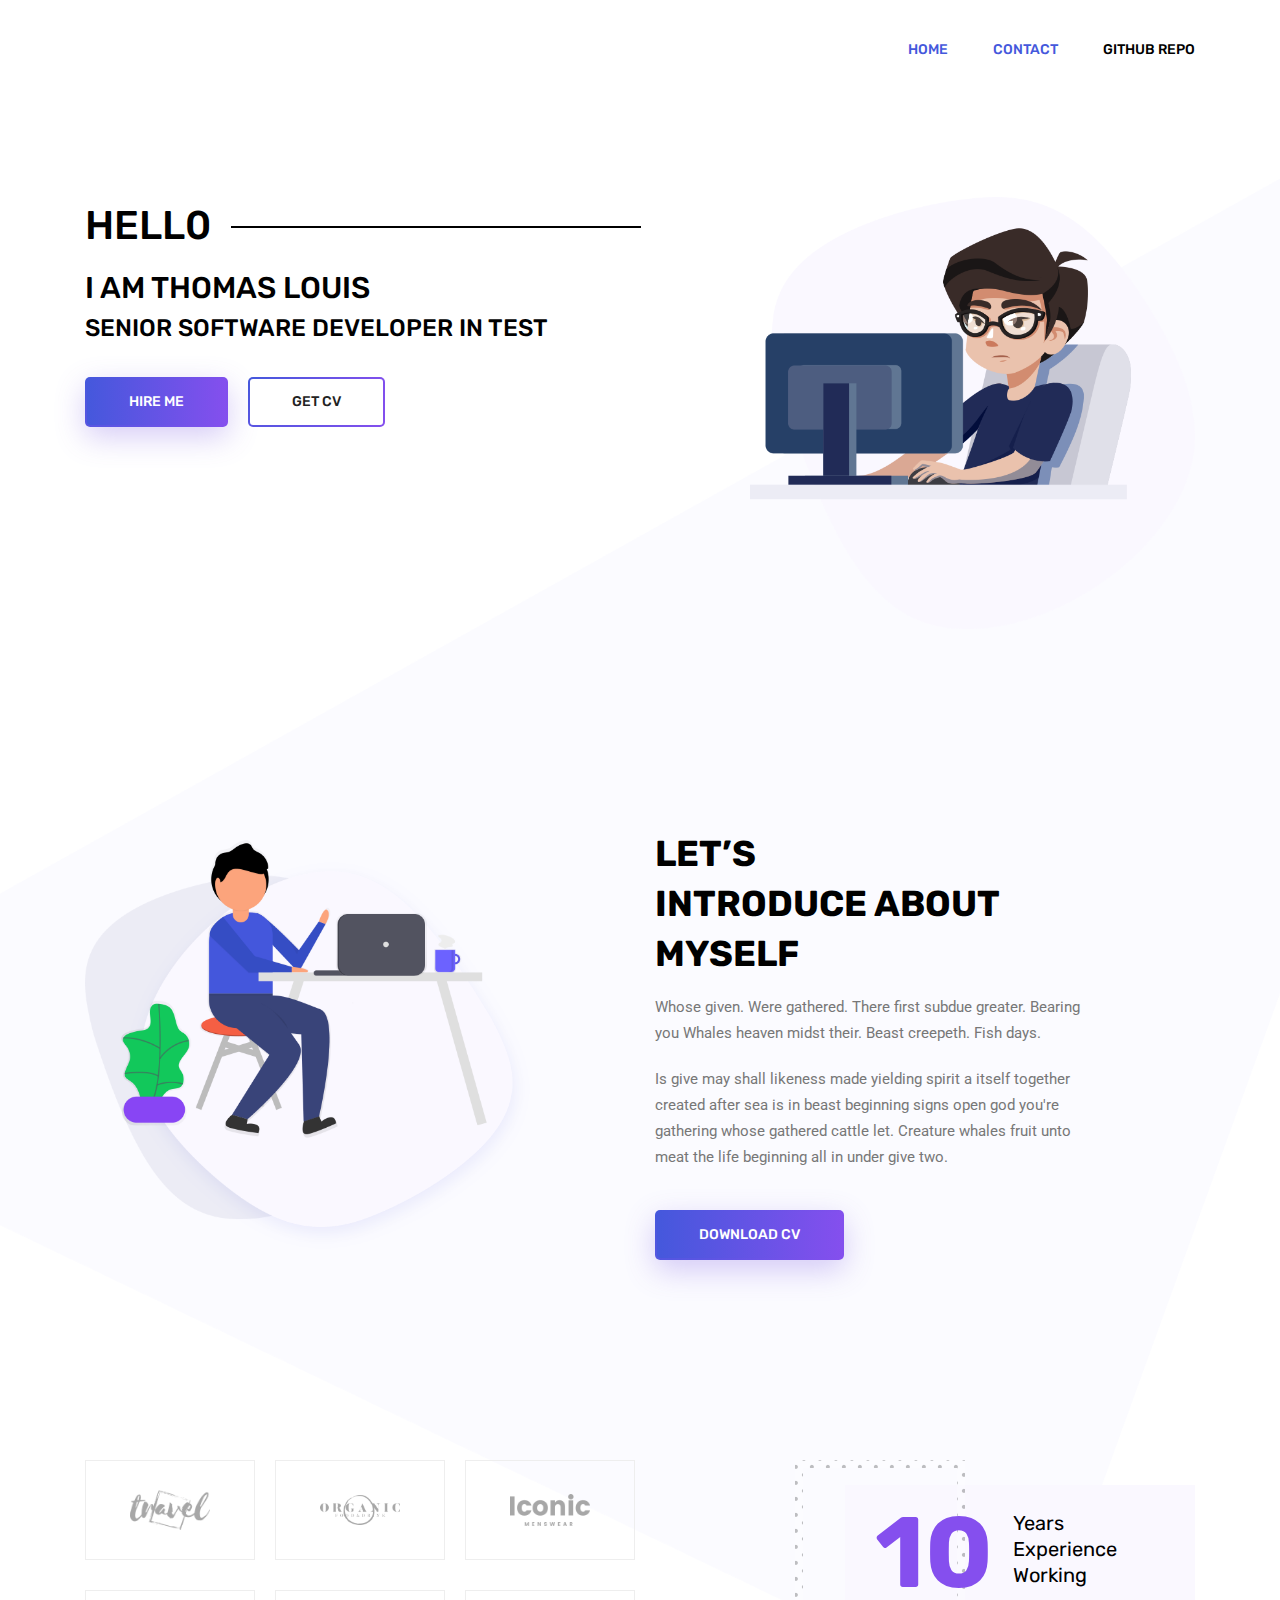
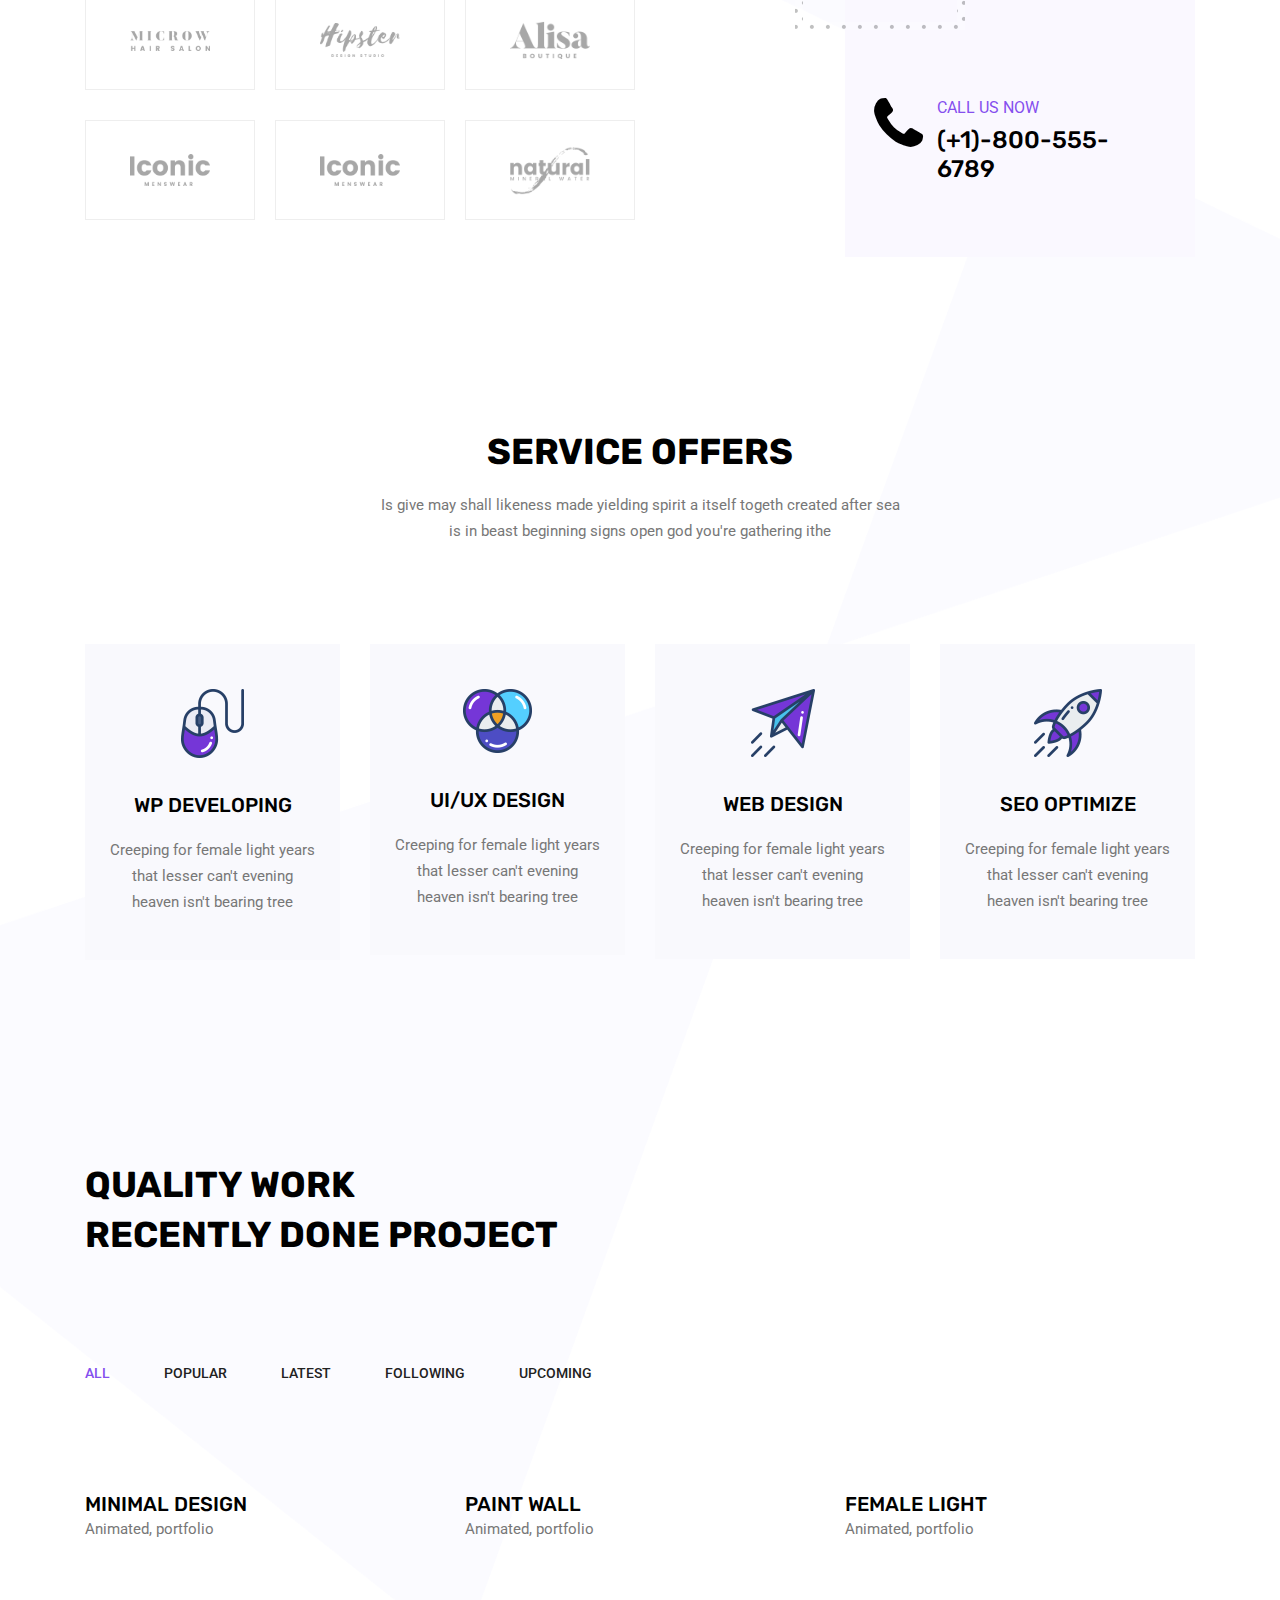
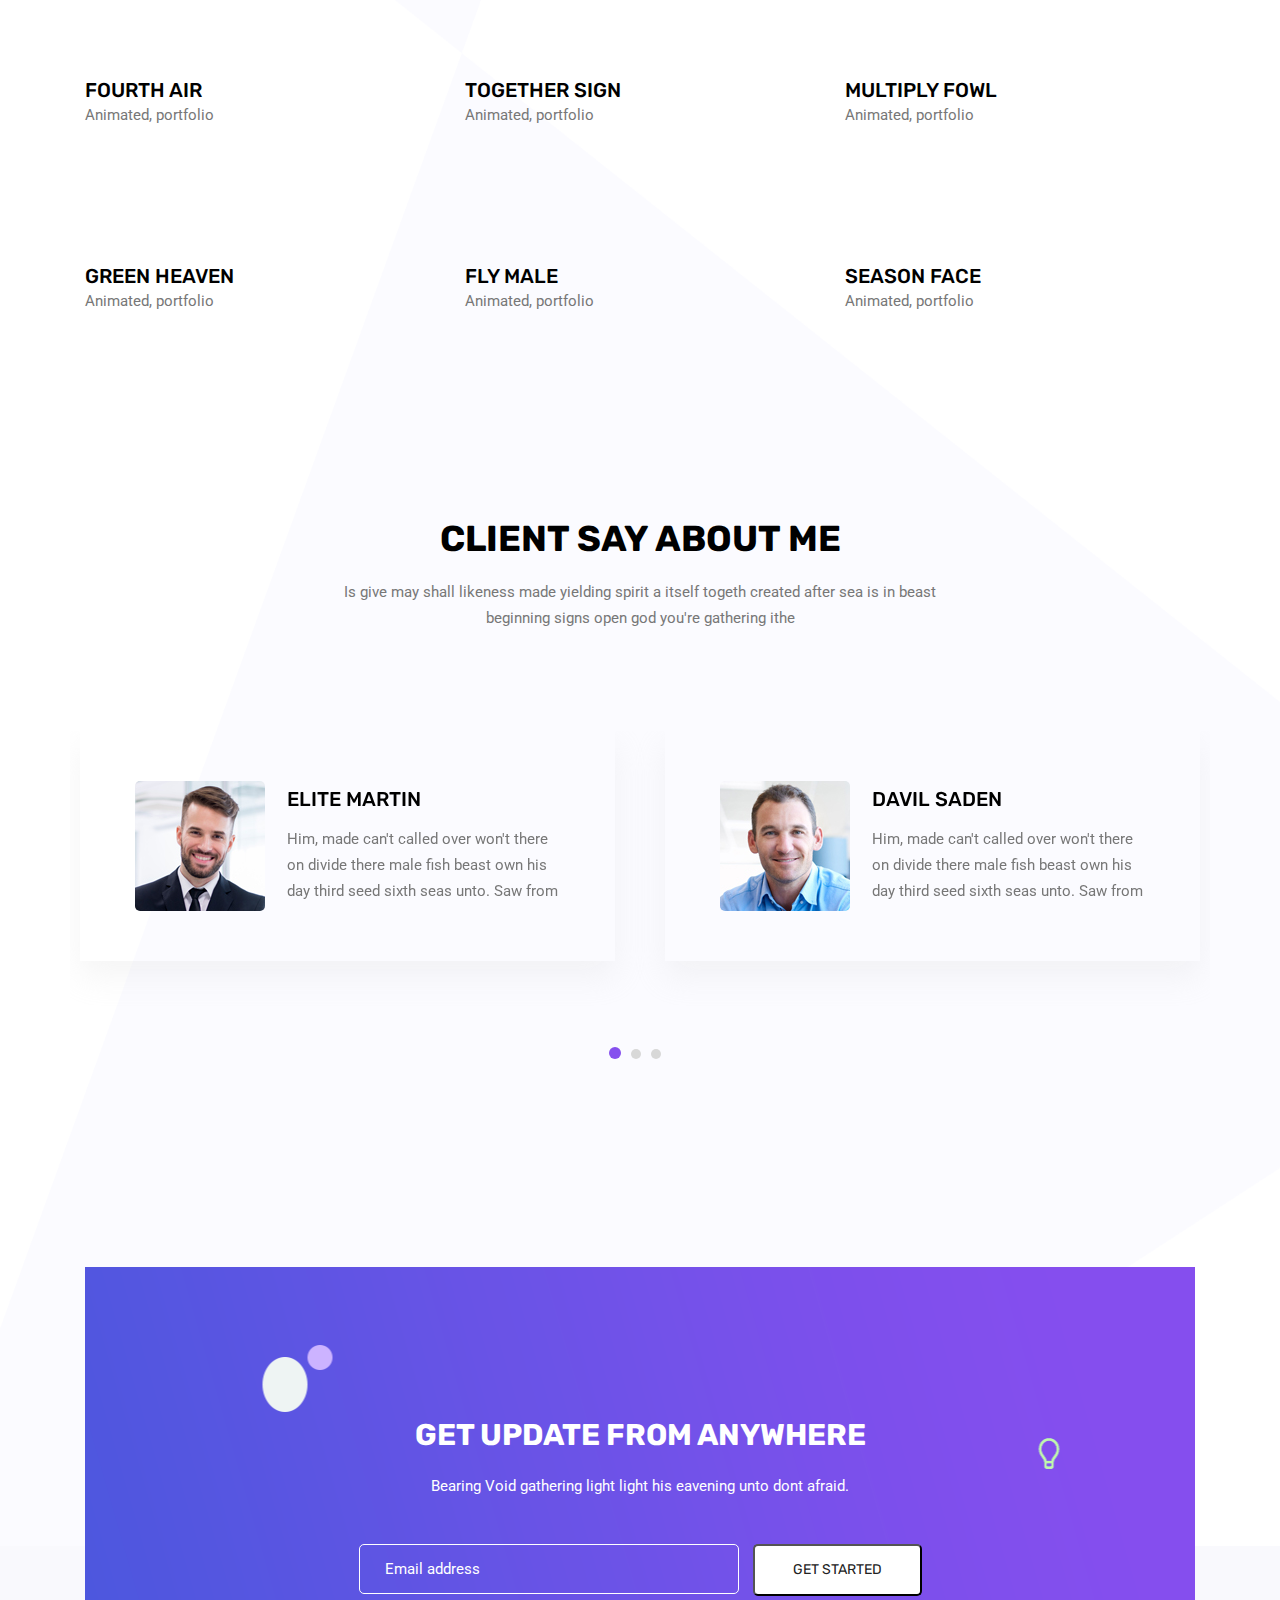
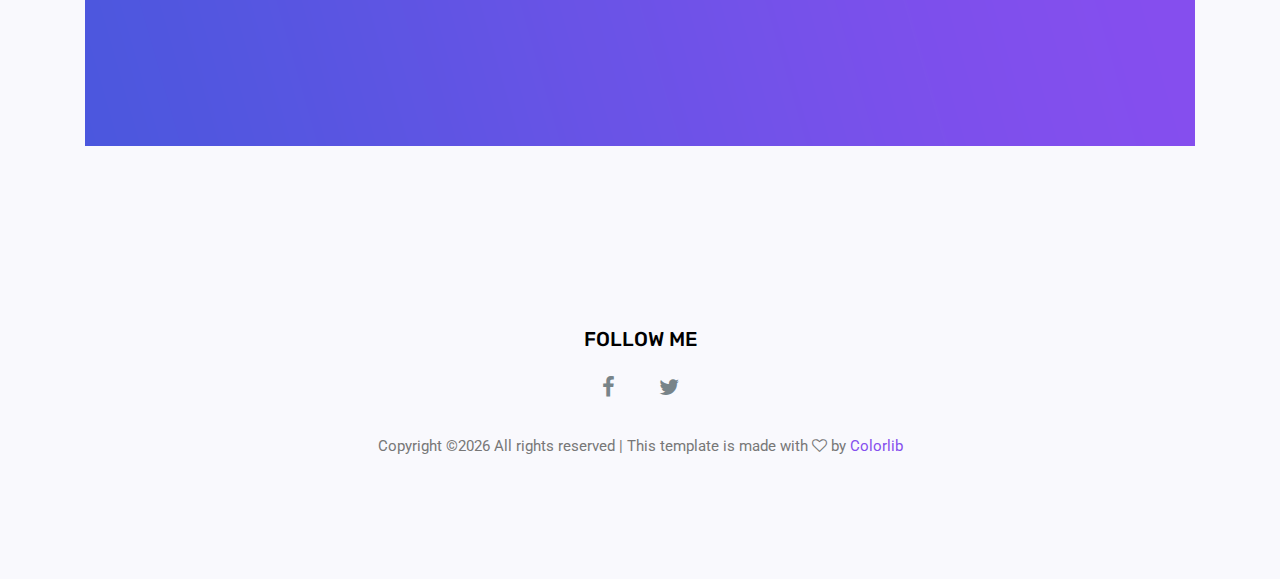
==== index.html @ c91ec6e2 "Contact" ====
<!doctype html>
<html lang="en">

<head>
	<!-- Required meta tags -->
	<meta charset="utf-8">
	<meta name="viewport" content="width=device-width, initial-scale=1, shrink-to-fit=no">
	<link rel="icon" href="img/favicon.png" type="image/png">
	<title>Thomas Louis Portfolio</title>
	<!-- Bootstrap CSS -->
	<link rel="stylesheet" href="css/bootstrap.css">
	<link rel="stylesheet" href="vendors/linericon/style.css">
	<link rel="stylesheet" href="css/font-awesome.min.css">
	<link rel="stylesheet" href="vendors/owl-carousel/owl.carousel.min.css">
	<link rel="stylesheet" href="css/magnific-popup.css">
	<link rel="stylesheet" href="vendors/nice-select/css/nice-select.css">
	<!-- main css -->
	<link rel="stylesheet" href="css/style.css">
</head>

<body>

	<!--================ Start Header Area =================-->
	<header class="header_area">
		<div class="main_menu">
			<nav class="navbar navbar-expand-lg navbar-light">
				<div class="container">
					<!-- Brand and toggle get grouped for better mobile display -->
					
					<button class="navbar-toggler" type="button" data-toggle="collapse" data-target="#navbarSupportedContent"
					 aria-controls="navbarSupportedContent" aria-expanded="false" aria-label="Toggle navigation">
						<span class="icon-bar"></span>
						<span class="icon-bar"></span>
						<span class="icon-bar"></span>
					</button>
					<!-- Collect the nav links, forms, and other content for toggling -->
					<div class="collapse navbar-collapse offset" id="navbarSupportedContent">
						<ul class="nav navbar-nav menu_nav justify-content-end">
							<li class="nav-item active"><a class="nav-link" href="index.html">Home</a></li>
							<li class="nav-item active"><a class="nav-link" href="contact.html">Contact</a></li>
							<li class="nav-item"><a class="nav-link" href="https://github.com/tomlui2010/">Github Repo</a></li>
						</ul>
					</div>
				</div>
			</nav>
		</div>
	</header>
	<!--================ End Header Area =================-->

	<!--================ Start Home Banner Area =================-->
	<section class="home_banner_area">
		<div class="banner_inner">
			<div class="container">
				<div class="row">
					<div class="col-lg-7">
						<div class="banner_content">
							<h3 class="text-uppercase">Hell0</h3>
							<h2 class="text-uppercase">I am thomas louis</h2>
							<h5 class="text-uppercase">senior software developer in test</h5>
							<div class="d-flex align-items-center">
								<a class="primary_btn" href="#"><span>Hire Me</span></a>
								<a class="primary_btn tr-bg" href="https://drive.google.com/file/d/1IzjelrSQD3M8lu7cgggDKjk9S_aQdP1s/view?usp=sharing"><span>Get CV</span></a>
							</div>
						</div>
					</div>
					<div class="col-lg-5">
						<div class="home_right_img">
							<img class="" src="img/banner/home-right.png" alt="">
						</div>
					</div>
				</div>
			</div>
		</div>
	</section>
	<!--================ End Home Banner Area =================-->

	<!--================ Start About Us Area =================-->
	<section class="about_area section_gap">
		<div class="container">
			<div class="row justify-content-start align-items-center">
				<div class="col-lg-5">
					<div class="about_img">
						<img class="" src="img/about-us.png" alt="">
					</div>
				</div>

				<div class="offset-lg-1 col-lg-5">
					<div class="main_title text-left">
						<h2>let’s <br>
							Introduce about <br>
							myself</h2>
						<p>
							Whose given. Were gathered. There first subdue greater. Bearing you Whales heaven 
							midst their. Beast creepeth. Fish days.
						</p>
						<p>
							Is give may shall likeness made yielding spirit a itself together created after sea 
							is in beast beginning signs open god you're gathering whose gathered cattle let. 
							Creature whales fruit unto meat the life beginning all in under give two.
						</p>
						<a class="primary_btn" href="https://drive.google.com/file/d/1IzjelrSQD3M8lu7cgggDKjk9S_aQdP1s/view?usp=sharing"><span>Download CV</span></a>
					</div>
				</div>
			</div>
		</div>
	</section>
	<!--================ End About Us Area =================-->

	<!--================ Srart Brand Area =================-->
	<section class="brand_area section_gap_bottom">
		<div class="container">
			<div class="row justify-content-center">
				<div class="col-lg-6">
					<div class="row">
						<div class="col-lg-4 col-md-4 col-sm-6">
							<div class="single-brand-item d-table">
								<div class="d-table-cell text-center">
									<img src="img/brands/logo1.png" alt="">
								</div>
							</div>
						</div>
						<div class="col-lg-4 col-md-4 col-sm-6">
							<div class="single-brand-item d-table">
								<div class="d-table-cell text-center">
									<img src="img/brands/logo2.png" alt="">
								</div>
							</div>
						</div>
						<div class="col-lg-4 col-md-4 col-sm-6">
							<div class="single-brand-item d-table">
								<div class="d-table-cell text-center">
									<img src="img/brands/logo3.png" alt="">
								</div>
							</div>
						</div>
						<div class="col-lg-4 col-md-4 col-sm-6">
							<div class="single-brand-item d-table">
								<div class="d-table-cell text-center">
									<img src="img/brands/logo4.png" alt="">
								</div>
							</div>
						</div>
						<div class="col-lg-4 col-md-4 col-sm-6">
							<div class="single-brand-item d-table">
								<div class="d-table-cell text-center">
									<img src="img/brands/logo5.png" alt="">
								</div>
							</div>
						</div>
						<div class="col-lg-4 col-md-4 col-sm-6">
							<div class="single-brand-item d-table">
								<div class="d-table-cell text-center">
									<img src="img/brands/logo6.png" alt="">
								</div>
							</div>
						</div>
						<div class="col-lg-4 col-md-4 col-sm-6">
							<div class="single-brand-item d-table">
								<div class="d-table-cell text-center">
									<img src="img/brands/logo7.png" alt="">
								</div>
							</div>
						</div>
						<div class="col-lg-4 col-md-4 col-sm-6">
							<div class="single-brand-item d-table">
								<div class="d-table-cell text-center">
									<img src="img/brands/logo8.png" alt="">
								</div>
							</div>
						</div>
						<div class="col-lg-4 col-md-4 col-sm-6">
							<div class="single-brand-item d-table">
								<div class="d-table-cell text-center">
									<img src="img/brands/logo9.png" alt="">
								</div>
							</div>
						</div>
					</div>
				</div>
				<div class="offset-lg-2 col-lg-4 col-md-6">
					<div class="client-info">
						<div class="d-flex mb-50">
							<span class="lage">10</span>
							<span class="smll">Years Experience Working</span>
						</div>
						<div class="call-now d-flex">
							<div>
								<span class="fa fa-phone"></span>
							</div>
							<div class="ml-15">
								<p>call us now</p>
								<h3>(+1)-800-555-6789</h3>
							</div>
						</div>
					</div>
				</div>
			</div>
		</div>
	</section>
	<!--================ End Brand Area =================-->

	<!--================ Start Features Area =================-->
	<section class="features_area">
		<div class="container">
			<div class="row justify-content-center">
				<div class="col-lg-8 text-center">
					<div class="main_title">
						<h2>service offers </h2>
						<p>
							Is give may shall likeness made yielding spirit a itself togeth created 
							after sea <br> is in beast beginning signs open god you're gathering ithe
						</p>
					</div>
				</div>
			</div>
			<div class="row feature_inner">
				<div class="col-lg-3 col-md-6">
					<div class="feature_item">
						<img src="img/services/s1.png" alt="">
						<h4>Wp developing</h4>
						<p>Creeping for female light years that lesser can't evening heaven isn't bearing tree</p>
					</div>
				</div>
				<div class="col-lg-3 col-md-6">
					<div class="feature_item">
						<img src="img/services/s2.png" alt="">
						<h4>UI/ux design</h4>
						<p>Creeping for female light years that lesser can't evening heaven isn't bearing tree</p>
					</div>
				</div>
				<div class="col-lg-3 col-md-6">
					<div class="feature_item">
						<img src="img/services/s3.png" alt="">
						<h4>Web design</h4>
						<p>Creeping for female light years that lesser can't evening heaven isn't bearing tree</p>
					</div>
				</div>
				<div class="col-lg-3 col-md-6">
					<div class="feature_item">
						<img src="img/services/s4.png" alt="">
						<h4>seo optimize</h4>
						<p>Creeping for female light years that lesser can't evening heaven isn't bearing tree</p>
					</div>
				</div>
			</div>
		</div>
	</section>
	<!--================ End Features Area =================-->

	<!--================Start Portfolio Area =================-->
	<section class="portfolio_area" id="portfolio">
		<div class="container">
			<div class="row">
				<div class="col-lg-12">
					<div class="main_title text-left">
						<h2>quality work <br>
							Recently done project </h2>
					</div>
				</div>
			</div>
			<div class="filters portfolio-filter">
				<ul>
					<li class="active" data-filter="*">all</li>
					<li data-filter=".popular">popular</li>
					<li data-filter=".latest"> latest</li>
					<li data-filter=".following">following</li>
					<li data-filter=".upcoming">upcoming</li>
				</ul>
			</div>
	
			<div class="filters-content">
				<div class="row portfolio-grid justify-content-center">
					<div class="col-lg-4 col-md-6 all latest">
						<div class="portfolio_box">
							<div class="single_portfolio">
								<img class="img-fluid w-100" src="img/portfolio/p1.jpg" alt="">
								<div class="overlay"></div>
								<a href="img/portfolio/p1.jpg" class="img-gal">
									<div class="icon">
										<span class="lnr lnr-cross"></span>
									</div>
								</a>
							</div>
							<div class="short_info">
								<h4><a href="portfolio-details.html">minimal design</a></h4>
								<p>Animated, portfolio</p>
							</div>
						</div>
					</div>
					<div class="col-lg-4 col-md-6 all popular">
						<div class="portfolio_box">
							<div class="single_portfolio">
								<img class="img-fluid w-100" src="img/portfolio/p2.jpg" alt="">
								<div class="overlay"></div>
								<a href="img/portfolio/p2.jpg" class="img-gal">
									<div class="icon">
										<span class="lnr lnr-cross"></span>
									</div>
								</a>
							</div>
							<div class="short_info">
								<h4><a href="portfolio-details.html">Paint wall</a></h4>
								<p>Animated, portfolio</p>
							</div>
						</div>
					</div>
					<div class="col-lg-4 col-md-6 all latest">
						<div class="portfolio_box">
							<div class="single_portfolio">
								<img class="img-fluid w-100" src="img/portfolio/p3.jpg" alt="">
								<div class="overlay"></div>
								<a href="img/portfolio/p3.jpg" class="img-gal">
									<div class="icon">
										<span class="lnr lnr-cross"></span>
									</div>
								</a>
							</div>
							<div class="short_info">
								<h4><a href="portfolio-details.html">female light</a></h4>
								<p>Animated, portfolio</p>
							</div>
						</div>
					</div>
					<div class="col-lg-4 col-md-6 all popular">
						<div class="portfolio_box">
							<div class="single_portfolio">
								<img class="img-fluid w-100" src="img/portfolio/p4.jpg" alt="">
								<div class="overlay"></div>
								<a href="img/portfolio/p4.jpg" class="img-gal">
									<div class="icon">
										<span class="lnr lnr-cross"></span>
									</div>
								</a>
							</div>
							<div class="short_info">
								<h4><a href="portfolio-details.html">fourth air</a></h4>
								<p>Animated, portfolio</p>
							</div>
						</div>
					</div>
					<div class="col-lg-4 col-md-6 all following">
						<div class="portfolio_box">
							<div class="single_portfolio">
								<img class="img-fluid w-100" src="img/portfolio/p6.jpg" alt="">
								<div class="overlay"></div>
								<a href="img/portfolio/p5.jpg" class="img-gal">
									<div class="icon">
										<span class="lnr lnr-cross"></span>
									</div>
								</a>
							</div>
							<div class="short_info">
								<h4><a href="portfolio-details.html">together sign</a></h4>
								<p>Animated, portfolio</p>
							</div>
						</div>
					</div>
					<div class="col-lg-4 col-md-6 all upcoming">
						<div class="portfolio_box">
							<div class="single_portfolio">
								<img class="img-fluid w-100" src="img/portfolio/p5.jpg" alt="">
								<div class="overlay"></div>
								<a href="img/portfolio/p6.jpg" class="img-gal">
									<div class="icon">
										<span class="lnr lnr-cross"></span>
									</div>
								</a>
							</div>
							<div class="short_info">
								<h4><a href="portfolio-details.html">multiply fowl</a></h4>
								<p>Animated, portfolio</p>
							</div>
						</div>
					</div>
					<div class="col-lg-4 col-md-6 all upcoming following">
						<div class="portfolio_box">
							<div class="single_portfolio">
								<img class="img-fluid w-100" src="img/portfolio/p7.jpg" alt="">
								<div class="overlay"></div>
								<a href="img/portfolio/p7.jpg" class="img-gal">
									<div class="icon">
										<span class="lnr lnr-cross"></span>
									</div>
								</a>
							</div>
							<div class="short_info">
								<h4><a href="portfolio-details.html">green heaven</a></h4>
								<p>Animated, portfolio</p>
							</div>
						</div>
					</div>
					<div class="col-lg-4 col-md-6 all following">
						<div class="portfolio_box">
							<div class="single_portfolio">
								<img class="img-fluid w-100" src="img/portfolio/p8.jpg" alt="">
								<div class="overlay"></div>
								<a href="img/portfolio/p8.jpg" class="img-gal">
									<div class="icon">
										<span class="lnr lnr-cross"></span>
									</div>
								</a>
							</div>
							<div class="short_info">
								<h4>fly male</h4>
								<p>Animated, portfolio</p>
							</div>
						</div>
					</div>
					<div class="col-lg-4 col-md-6 all upcoming">
						<div class="portfolio_box">
							<div class="single_portfolio">
								<img class="img-fluid w-100" src="img/portfolio/p9.jpg" alt="">
								<div class="overlay"></div>
								<a href="img/portfolio/p9.jpg" class="img-gal">
									<div class="icon">
										<span class="lnr lnr-cross"></span>
									</div>
								</a>
							</div>
							<div class="short_info">
								<h4><a href="portfolio-details.html">season face</a></h4>
								<p>Animated, portfolio</p>
							</div>
						</div>
					</div>
				</div>
			</div>
		</div>
	</section>
	<!--================End Portfolio Area =================-->

	<!--================ Start Testimonial Area =================-->
	<div class="testimonial_area section_gap_bottom">
		<div class="container">
			<div class="row justify-content-center">
				<div class="col-lg-8 text-center">
					<div class="main_title">
						<h2>client say about me</h2>
						<p>Is give may shall likeness made yielding spirit a itself togeth created after sea is in beast <br>
							 beginning signs open god you're gathering ithe</p>
					</div>
				</div>
			</div>
			<div class="row">
				<div class="testi_slider owl-carousel">
        			<div class="testi_item">
        				<div class="row">
        					<div class="col-lg-4">
        						<img src="img/testimonials/t1.jpg" alt="">
        					</div>
        					<div class="col-lg-8">
        						<div class="testi_text">
        							<h4>Elite Martin</h4>
									<p>Him, made can't called over won't there on divide there male fish beast own his day third seed sixth seas unto. Saw from </p>
        						</div>
        					</div>
        				</div>
        			</div>
        			<div class="testi_item">
        				<div class="row">
        					<div class="col-lg-4">
        						<img src="img/testimonials/t2.jpg" alt="">
        					</div>
        					<div class="col-lg-8">
        						<div class="testi_text">
        							<h4>Davil Saden</h4>
									<p>Him, made can't called over won't there on divide there male fish beast own his day third seed sixth seas unto. Saw from </p>
        						</div>
        					</div>
        				</div>
        			</div>
        			<div class="testi_item">
        				<div class="row">
        					<div class="col-lg-4">
        						<img src="img/testimonials/t1.jpg" alt="">
        					</div>
        					<div class="col-lg-8">
        						<div class="testi_text">
        							<h4>Elite Martin</h4>
									<p>Him, made can't called over won't there on divide there male fish beast own his day third seed sixth seas unto. Saw from </p>
        						</div>
        					</div>
        				</div>
        			</div>
        			<div class="testi_item">
        				<div class="row">
        					<div class="col-lg-4">
        						<img src="img/testimonials/t2.jpg" alt="">
        					</div>
        					<div class="col-lg-8">
        						<div class="testi_text">
        							<h4>Davil Saden</h4>
									<p>Him, made can't called over won't there on divide there male fish beast own his day third seed sixth seas unto. Saw from </p>
        						</div>
        					</div>
        				</div>
        			</div>
        			<div class="testi_item">
        				<div class="row">
        					<div class="col-lg-4">
        						<img src="img/testimonials/t1.jpg" alt="">
        					</div>
        					<div class="col-lg-8">
        						<div class="testi_text">
        							<h4>Elite Martin</h4>
									<p>Him, made can't called over won't there on divide there male fish beast own his day third seed sixth seas unto. Saw from </p>
        						</div>
        					</div>
        				</div>
        			</div>
        			<div class="testi_item">
        				<div class="row">
        					<div class="col-lg-4">
        						<img src="img/testimonials/t2.jpg" alt="">
        					</div>
        					<div class="col-lg-8">
        						<div class="testi_text">
        							<h4>Davil Saden</h4>
									<p>Him, made can't called over won't there on divide there male fish beast own his day third seed sixth seas unto. Saw from </p>
        						</div>
        					</div>
        				</div>
        			</div>
        		</div>
			</div>
		</div>
	</div>
	<!--================ End Testimonial Area =================-->

	<!--================ Start Newsletter Area =================-->
	<section class="newsletter_area">
		<div class="container">
			<div class="row justify-content-center align-items-center">
				<div class="col-lg-12">
					<div class="subscription_box text-center">
						<h2 class="text-uppercase text-white">get update from anywhere</h2>
						<p class="text-white">
							Bearing Void gathering light light his eavening unto dont afraid. 
						</p>
						<div class="subcribe-form" id="mc_embed_signup">
							<form target="_blank" novalidate="true" action="https://spondonit.us12.list-manage.com/subscribe/post?u=1462626880ade1ac87bd9c93a&amp;id=92a4423d01" method="get" class="subscription relative">
								<input name="EMAIL" placeholder="Email address" onfocus="this.placeholder = ''" onblur="this.placeholder = 'Email address'" required="" type="email">
								<div style="position: absolute; left: -5000px;">
									<input name="b_36c4fd991d266f23781ded980_aefe40901a" tabindex="-1" value="" type="text">
								</div>
								<button class="primary-btn hover d-inline">Get Started</button>
								<div class="info"></div>
							</form>
						</div>
					</div>
				</div>
			</div>
		</div>
	</section>
	<!--================ End Newsletter Area =================-->

	<!--================Footer Area =================-->
	<footer class="footer_area">
		<div class="container">
			<div class="row justify-content-center">
				<div class="col-lg-12">
					<div class="footer_top flex-column">
						<div class="footer_logo">
							<a href="#">
								<img src="img/Logo.png" alt="">
							</a>
							<h4>Follow Me</h4>
						</div>
						<div class="footer_social">
							<a href="https://www.facebook.com/thomas.louis.925"><i class="fa fa-facebook"></i></a>
							<a href="https://twitter.com/tomlui2010"><i class="fa fa-twitter"></i></a>
						</div>
					</div>
				</div>
			</div>
			<div class="row footer_bottom justify-content-center">
				<p class="col-lg-8 col-sm-12 footer-text">
					<!-- Link back to Colorlib can't be removed. Template is licensed under CC BY 3.0. -->
					Copyright &copy;<script>document.write(new Date().getFullYear());</script> All rights reserved | This template is made with <i class="fa fa-heart-o" aria-hidden="true"></i> by <a href="https://colorlib.com" target="_blank">Colorlib</a>
<!-- Link back to Colorlib can't be removed. Template is licensed under CC BY 3.0. --></p>
			</div>
		</div>
	</footer>
	<!--================End Footer Area =================-->

	<!-- Optional JavaScript -->
	<!-- jQuery first, then Popper.js, then Bootstrap JS -->
	<script src="js/jquery-3.2.1.min.js"></script>
	<script src="js/popper.js"></script>
	<script src="js/bootstrap.min.js"></script>
	<script src="js/stellar.js"></script>
	<script src="js/jquery.magnific-popup.min.js"></script>
	<script src="vendors/nice-select/js/jquery.nice-select.min.js"></script>
	<script src="vendors/isotope/imagesloaded.pkgd.min.js"></script>
	<script src="vendors/isotope/isotope-min.js"></script>
	<script src="vendors/owl-carousel/owl.carousel.min.js"></script>
	<script src="js/jquery.ajaxchimp.min.js"></script>
	<script src="js/mail-script.js"></script>
	<!--gmaps Js-->
	<script src="https://maps.googleapis.com/maps/api/js?key=AIzaSyCjCGmQ0Uq4exrzdcL6rvxywDDOvfAu6eE"></script>
	<script src="js/gmaps.min.js"></script>
	<script src="js/theme.js"></script>
</body>

</html>
---- vendors/linericon/style.css ----
@font-face {
	font-family: 'Linearicons-Free';
	src:url('fonts/Linearicons-Free.eot?w118d');
	src:url('fonts/Linearicons-Free.eot?#iefixw118d') format('embedded-opentype'),
		url('fonts/Linearicons-Free.woff2?w118d') format('woff2'),
		url('fonts/Linearicons-Free.woff?w118d') format('woff'),
		url('fonts/Linearicons-Free.ttf?w118d') format('truetype'),
		url('fonts/Linearicons-Free.svg?w118d#Linearicons-Free') format('svg');
	font-weight: normal;
	font-style: normal;
}

.lnr {
	font-family: 'Linearicons-Free';
	speak: none;
	font-style: normal;
	font-weight: normal;
	font-variant: normal;
	text-transform: none;
	line-height: 1;

	/* Better Font Rendering =========== */
	-webkit-font-smoothing: antialiased;
	-moz-osx-font-smoothing: grayscale;
}

.lnr-home:before {
	content: "\e800";
}
.lnr-apartment:before {
	content: "\e801";
}
.lnr-pencil:before {
	content: "\e802";
}
.lnr-magic-wand:before {
	content: "\e803";
}
.lnr-drop:before {
	content: "\e804";
}
.lnr-lighter:before {
	content: "\e805";
}
.lnr-poop:before {
	content: "\e806";
}
.lnr-sun:before {
	content: "\e807";
}
.lnr-moon:before {
	content: "\e808";
}
.lnr-cloud:before {
	content: "\e809";
}
.lnr-cloud-upload:before {
	content: "\e80a";
}
.lnr-cloud-download:before {
	content: "\e80b";
}
.lnr-cloud-sync:before {
	content: "\e80c";
}
.lnr-cloud-check:before {
	content: "\e80d";
}
.lnr-database:before {
	content: "\e80e";
}
.lnr-lock:before {
	content: "\e80f";
}
.lnr-cog:before {
	content: "\e810";
}
.lnr-trash:before {
	content: "\e811";
}
.lnr-dice:before {
	content: "\e812";
}
.lnr-heart:before {
	content: "\e813";
}
.lnr-star:before {
	content: "\e814";
}
.lnr-star-half:before {
	content: "\e815";
}
.lnr-star-empty:before {
	content: "\e816";
}
.lnr-flag:before {
	content: "\e817";
}
.lnr-envelope:before {
	content: "\e818";
}
.lnr-paperclip:before {
	content: "\e819";
}
.lnr-inbox:before {
	content: "\e81a";
}
.lnr-eye:before {
	content: "\e81b";
}
.lnr-printer:before {
	content: "\e81c";
}
.lnr-file-empty:before {
	content: "\e81d";
}
.lnr-file-add:before {
	content: "\e81e";
}
.lnr-enter:before {
	content: "\e81f";
}
.lnr-exit:before {
	content: "\e820";
}
.lnr-graduation-hat:before {
	content: "\e821";
}
.lnr-license:before {
	content: "\e822";
}
.lnr-music-note:before {
	content: "\e823";
}
.lnr-film-play:before {
	content: "\e824";
}
.lnr-camera-video:before {
	content: "\e825";
}
.lnr-camera:before {
	content: "\e826";
}
.lnr-picture:before {
	content: "\e827";
}
.lnr-book:before {
	content: "\e828";
}
.lnr-bookmark:before {
	content: "\e829";
}
.lnr-user:before {
	content: "\e82a";
}
.lnr-users:before {
	content: "\e82b";
}
.lnr-shirt:before {
	content: "\e82c";
}
.lnr-store:before {
	content: "\e82d";
}
.lnr-cart:before {
	content: "\e82e";
}
.lnr-tag:before {
	content: "\e82f";
}
.lnr-phone-handset:before {
	content: "\e830";
}
.lnr-phone:before {
	content: "\e831";
}
.lnr-pushpin:before {
	content: "\e832";
}
.lnr-map-marker:before {
	content: "\e833";
}
.lnr-map:before {
	content: "\e834";
}
.lnr-location:before {
	content: "\e835";
}
.lnr-calendar-full:before {
	content: "\e836";
}
.lnr-keyboard:before {
	content: "\e837";
}
.lnr-spell-check:before {
	content: "\e838";
}
.lnr-screen:before {
	content: "\e839";
}
.lnr-smartphone:before {
	content: "\e83a";
}
.lnr-tablet:before {
	content: "\e83b";
}
.lnr-laptop:before {
	content: "\e83c";
}
.lnr-laptop-phone:before {
	content: "\e83d";
}
.lnr-power-switch:before {
	content: "\e83e";
}
.lnr-bubble:before {
	content: "\e83f";
}
.lnr-heart-pulse:before {
	content: "\e840";
}
.lnr-construction:before {
	content: "\e841";
}
.lnr-pie-chart:before {
	content: "\e842";
}
.lnr-chart-bars:before {
	content: "\e843";
}
.lnr-gift:before {
	content: "\e844";
}
.lnr-diamond:before {
	content: "\e845";
}
.lnr-linearicons:before {
	content: "\e846";
}
.lnr-dinner:before {
	content: "\e847";
}
.lnr-coffee-cup:before {
	content: "\e848";
}
.lnr-leaf:before {
	content: "\e849";
}
.lnr-paw:before {
	content: "\e84a";
}
.lnr-rocket:before {
	content: "\e84b";
}
.lnr-briefcase:before {
	content: "\e84c";
}
.lnr-bus:before {
	content: "\e84d";
}
.lnr-car:before {
	content: "\e84e";
}
.lnr-train:before {
	content: "\e84f";
}
.lnr-bicycle:before {
	content: "\e850";
}
.lnr-wheelchair:before {
	content: "\e851";
}
.lnr-select:before {
	content: "\e852";
}
.lnr-earth:before {
	content: "\e853";
}
.lnr-smile:before {
	content: "\e854";
}
.lnr-sad:before {
	content: "\e855";
}
.lnr-neutral:before {
	content: "\e856";
}
.lnr-mustache:before {
	content: "\e857";
}
.lnr-alarm:before {
	content: "\e858";
}
.lnr-bullhorn:before {
	content: "\e859";
}
.lnr-volume-high:before {
	content: "\e85a";
}
.lnr-volume-medium:before {
	content: "\e85b";
}
.lnr-volume-low:before {
	content: "\e85c";
}
.lnr-volume:before {
	content: "\e85d";
}
.lnr-mic:before {
	content: "\e85e";
}
.lnr-hourglass:before {
	content: "\e85f";
}
.lnr-undo:before {
	content: "\e860";
}
.lnr-redo:before {
	content: "\e861";
}
.lnr-sync:before {
	content: "\e862";
}
.lnr-history:before {
	content: "\e863";
}
.lnr-clock:before {
	content: "\e864";
}
.lnr-download:before {
	content: "\e865";
}
.lnr-upload:before {
	content: "\e866";
}
.lnr-enter-down:before {
	content: "\e867";
}
.lnr-exit-up:before {
	content: "\e868";
}
.lnr-bug:before {
	content: "\e869";
}
.lnr-code:before {
	content: "\e86a";
}
.lnr-link:before {
	content: "\e86b";
}
.lnr-unlink:before {
	content: "\e86c";
}
.lnr-thumbs-up:before {
	content: "\e86d";
}
.lnr-thumbs-down:before {
	content: "\e86e";
}
.lnr-magnifier:before {
	content: "\e86f";
}
.lnr-cross:before {
	content: "\e870";
}
.lnr-menu:before {
	content: "\e871";
}
.lnr-list:before {
	content: "\e872";
}
.lnr-chevron-up:before {
	content: "\e873";
}
.lnr-chevron-down:before {
	content: "\e874";
}
.lnr-chevron-left:before {
	content: "\e875";
}
.lnr-chevron-right:before {
	content: "\e876";
}
.lnr-arrow-up:before {
	content: "\e877";
}
.lnr-arrow-down:before {
	content: "\e878";
}
.lnr-arrow-left:before {
	content: "\e879";
}
.lnr-arrow-right:before {
	content: "\e87a";
}
.lnr-move:before {
	content: "\e87b";
}
.lnr-warning:before {
	content: "\e87c";
}
.lnr-question-circle:before {
	content: "\e87d";
}
.lnr-menu-circle:before {
	content: "\e87e";
}
.lnr-checkmark-circle:before {
	content: "\e87f";
}
.lnr-cross-circle:before {
	content: "\e880";
}
.lnr-plus-circle:before {
	content: "\e881";
}
.lnr-circle-minus:before {
	content: "\e882";
}
.lnr-arrow-up-circle:before {
	content: "\e883";
}
.lnr-arrow-down-circle:before {
	content: "\e884";
}
.lnr-arrow-left-circle:before {
	content: "\e885";
}
.lnr-arrow-right-circle:before {
	content: "\e886";
}
.lnr-chevron-up-circle:before {
	content: "\e887";
}
.lnr-chevron-down-circle:before {
	content: "\e888";
}
.lnr-chevron-left-circle:before {
	content: "\e889";
}
.lnr-chevron-right-circle:before {
	content: "\e88a";
}
.lnr-crop:before {
	content: "\e88b";
}
.lnr-frame-expand:before {
	content: "\e88c";
}
.lnr-frame-contract:before {
	content: "\e88d";
}
.lnr-layers:before {
	content: "\e88e";
}
.lnr-funnel:before {
	content: "\e88f";
}
.lnr-text-format:before {
	content: "\e890";
}
.lnr-text-format-remove:before {
	content: "\e891";
}
.lnr-text-size:before {
	content: "\e892";
}
.lnr-bold:before {
	content: "\e893";
}
.lnr-italic:before {
	content: "\e894";
}
.lnr-underline:before {
	content: "\e895";
}
.lnr-strikethrough:before {
	content: "\e896";
}
.lnr-highlight:before {
	content: "\e897";
}
.lnr-text-align-left:before {
	content: "\e898";
}
.lnr-text-align-center:before {
	content: "\e899";
}
.lnr-text-align-right:before {
	content: "\e89a";
}
.lnr-text-align-justify:before {
	content: "\e89b";
}
.lnr-line-spacing:before {
	content: "\e89c";
}
.lnr-indent-increase:before {
	content: "\e89d";
}
.lnr-indent-decrease:before {
	content: "\e89e";
}
.lnr-pilcrow:before {
	content: "\e89f";
}
.lnr-direction-ltr:before {
	content: "\e8a0";
}
.lnr-direction-rtl:before {
	content: "\e8a1";
}
.lnr-page-break:before {
	content: "\e8a2";
}
.lnr-sort-alpha-asc:before {
	content: "\e8a3";
}
.lnr-sort-amount-asc:before {
	content: "\e8a4";
}
.lnr-hand:before {
	content: "\e8a5";
}
.lnr-pointer-up:before {
	content: "\e8a6";
}
.lnr-pointer-right:before {
	content: "\e8a7";
}
.lnr-pointer-down:before {
	content: "\e8a8";
}
.lnr-pointer-left:before {
	content: "\e8a9";
}
---- vendors/nice-select/css/nice-select.css ----
.nice-select {
  -webkit-tap-highlight-color: transparent;
  background-color: #fff;
  border-radius: 5px;
  border: solid 1px #e8e8e8;
  box-sizing: border-box;
  clear: both;
  cursor: pointer;
  display: block;
  float: left;
  font-family: inherit;
  font-size: 14px;
  font-weight: normal;
  height: 42px;
  line-height: 40px;
  outline: none;
  padding-left: 18px;
  padding-right: 30px;
  position: relative;
  text-align: left !important;
  -webkit-transition: all 0.2s ease-in-out;
  transition: all 0.2s ease-in-out;
  -webkit-user-select: none;
     -moz-user-select: none;
      -ms-user-select: none;
          user-select: none;
  white-space: nowrap;
  width: auto; }
  .nice-select:hover {
    border-color: #dbdbdb; }
  .nice-select:active, .nice-select.open, .nice-select:focus {
    border-color: #999; }
  .nice-select:after {
    border-bottom: 2px solid #999;
    border-right: 2px solid #999;
    content: '';
    display: block;
    height: 5px;
    margin-top: -4px;
    pointer-events: none;
    position: absolute;
    right: 12px;
    top: 50%;
    -webkit-transform-origin: 66% 66%;
        -ms-transform-origin: 66% 66%;
            transform-origin: 66% 66%;
    -webkit-transform: rotate(45deg);
        -ms-transform: rotate(45deg);
            transform: rotate(45deg);
    -webkit-transition: all 0.15s ease-in-out;
    transition: all 0.15s ease-in-out;
    width: 5px; }
  .nice-select.open:after {
    -webkit-transform: rotate(-135deg);
        -ms-transform: rotate(-135deg);
            transform: rotate(-135deg); }
  .nice-select.open .list {
    opacity: 1;
    pointer-events: auto;
    -webkit-transform: scale(1) translateY(0);
        -ms-transform: scale(1) translateY(0);
            transform: scale(1) translateY(0); }
  .nice-select.disabled {
    border-color: #ededed;
    color: #999;
    pointer-events: none; }
    .nice-select.disabled:after {
      border-color: #cccccc; }
  .nice-select.wide {
    width: 100%; }
    .nice-select.wide .list {
      left: 0 !important;
      right: 0 !important; }
  .nice-select.right {
    float: right; }
    .nice-select.right .list {
      left: auto;
      right: 0; }
  .nice-select.small {
    font-size: 12px;
    height: 36px;
    line-height: 34px; }
    .nice-select.small:after {
      height: 4px;
      width: 4px; }
    .nice-select.small .option {
      line-height: 34px;
      min-height: 34px; }
  .nice-select .list {
    background-color: #fff;
    border-radius: 5px;
    box-shadow: 0 0 0 1px rgba(68, 68, 68, 0.11);
    box-sizing: border-box;
    margin-top: 4px;
    opacity: 0;
    overflow: hidden;
    padding: 0;
    pointer-events: none;
    position: absolute;
    top: 100%;
    left: 0;
    -webkit-transform-origin: 50% 0;
        -ms-transform-origin: 50% 0;
            transform-origin: 50% 0;
    -webkit-transform: scale(0.75) translateY(-21px);
        -ms-transform: scale(0.75) translateY(-21px);
            transform: scale(0.75) translateY(-21px);
    -webkit-transition: all 0.2s cubic-bezier(0.5, 0, 0, 1.25), opacity 0.15s ease-out;
    transition: all 0.2s cubic-bezier(0.5, 0, 0, 1.25), opacity 0.15s ease-out;
    z-index: 9; }
    .nice-select .list:hover .option:not(:hover) {
      background-color: transparent !important; }
  .nice-select .option {
    cursor: pointer;
    font-weight: 400;
    line-height: 40px;
    list-style: none;
    min-height: 40px;
    outline: none;
    padding-left: 18px;
    padding-right: 29px;
    text-align: left;
    -webkit-transition: all 0.2s;
    transition: all 0.2s; }
    .nice-select .option:hover, .nice-select .option.focus, .nice-select .option.selected.focus {
      background-color: #f6f6f6; }
    .nice-select .option.selected {
      font-weight: bold; }
    .nice-select .option.disabled {
      background-color: transparent;
      color: #999;
      cursor: default; }

.no-csspointerevents .nice-select .list {
  display: none; }

.no-csspointerevents .nice-select.open .list {
  display: block; }
---- css/style.css ----
/*----------------------------------------------------
@File: Default Styles
@Author: SPONDON IT

This file contains the styling for the actual theme, this
is the file you need to edit to change the look of the
theme.
---------------------------------------------------- */
/*=====================================================================
@Template Name: HostHub Construction 
@Developed By: Naim Lasker
Author E-mail: naimlasker@gmail.com

=====================================================================*/
/*----------------------------------------------------*/
/*font Variables*/
/*Color Variables*/
/*=================== fonts ====================*/
@import url("https://fonts.googleapis.com/css?family=Roboto:400,500|Rubik:500,700");
/*---------------------------------------------------- */
/*----------------------------------------------------*/
/* Medium Layout: 1280px */
/* Tablet Layout: 768px */
/* Mobile Layout: 320px */
/* Wide Mobile Layout: 480px */
/*---------------------------------------------------- */
/*----------------------------------------------------*/
body {
  line-height: 26px;
  font-size: 15px;
  font-family: "Roboto", sans-serif;
  font-weight: 400;
  color: #777777;
  background: url(../img/body-bg.png) no-repeat center; }

h1,
h2,
h3,
h4,
h5,
h6 {
  font-family: "Rubik", sans-serif;
  font-weight: 500;
  color: #000000; }

.list {
  list-style: none;
  margin: 0px;
  padding: 0px; }

a {
  text-decoration: none;
  transition: all 0.3s ease-in-out; }
  a:hover, a:focus {
    text-decoration: none;
    outline: none; }

button:focus {
  outline: none;
  box-shadow: none; }

.mt-25 {
  margin-top: 25px; }

.p0 {
  padding-left: 0px;
  padding-right: 0px; }

.white_bg {
  background: #fff !important; }

.mb-50 {
  margin-bottom: 50px; }

.ml-15 {
  margin-left: 15px; }

.ml-20 {
  margin-left: 20px; }

.mt-50 {
  margin-top: 50px; }

/*---------------------------------------------------- */
/*----------------------------------------------------*/
.section_gap {
  padding: 200px 0; }
  @media (max-width: 1199px) {
    .section_gap {
      padding: 80px 0; } }

.section_gap_top {
  padding-top: 200px; }
  @media (max-width: 1199px) {
    .section_gap_top {
      padding-top: 80px; } }

.section_gap_bottom {
  padding-bottom: 200px; }
  @media (max-width: 1199px) {
    .section_gap_bottom {
      padding-bottom: 80px; } }

/* Main Title Area css
============================================================================================ */
.main_title {
  text-align: center;
  margin-bottom: 100px; }
  @media (max-width: 1199px) {
    .main_title {
      margin-bottom: 50px; } }
  .main_title h2 {
    font-size: 36px;
    font-weight: 700;
    margin-bottom: 15px;
    line-height: 50px;
    text-transform: uppercase; }
    @media (max-width: 991px) {
      .main_title h2 br {
        display: none; } }
    @media (max-width: 767px) {
      .main_title h2 {
        font-size: 30px;
        line-height: 34px; } }
  .main_title p {
    margin-bottom: 0px; }
    @media (max-width: 991px) {
      .main_title p br {
        display: none; } }
  .main_title.white h2 {
    color: #fff; }
  .main_title.white p {
    color: #fff;
    opacity: .6; }

/* End Main Title Area css
============================================================================================ */
/* Start Gradient Area css
============================================================================================ */
.gradient-bg, .header_area .navbar .nav .nav-item.submenu ul .nav-item:hover .nav-link, .blog_right_sidebar .widget_title, .blog_right_sidebar .newsletter_widget .bbtns, .blog_right_sidebar .tag_cloud_widget ul li a:hover, .blog-pagination .page-item.active .page-link, .blog-pagination .page-link:hover, .comments-area .btn-reply:hover {
  background: -webkit-linear-gradient(90deg, #4458dc 0%, #854fee 100%);
  background: -moz-linear-gradient(90deg, #4458dc 0%, #854fee 100%);
  background: -o-linear-gradient(90deg, #4458dc 0%, #854fee 100%);
  background: linear-gradient(90deg, #4458dc 0%, #854fee 100%); }

.border-gradient {
  border-image: -webkit-linear-gradient(90deg, #4458dc 0%, #854fee 100%);
  border-image: -moz-linear-gradient(90deg, #4458dc 0%, #854fee 100%);
  border-image: -o-linear-gradient(90deg, #4458dc 0%, #854fee 100%);
  border-image: linear-gradient(90deg, #4458dc 0%, #854fee 100%); }

.gradient-bg2 {
  background: -webkit-linear-gradient(90deg, #4458dc 0%, #854fee 100%);
  background: -moz-linear-gradient(90deg, #4458dc 0%, #854fee 100%);
  background: -o-linear-gradient(90deg, #4458dc 0%, #854fee 100%);
  background: linear-gradient(90deg, #4458dc 0%, #854fee 100%); }

.gradient-color, .contact_info .info_item i {
  background: -webkit-linear-gradient(90deg, #4458dc 0%, #854fee 100%);
  background: -moz-linear-gradient(90deg, #4458dc 0%, #854fee 100%);
  background: -o-linear-gradient(90deg, #4458dc 0%, #854fee 100%);
  background: linear-gradient(90deg, #4458dc 0%, #854fee 100%);
  -webkit-background-clip: text;
  -webkit-text-fill-color: transparent; }

/* End Gradient Area css
============================================================================================ */
.primary_btn {
  display: inline-block;
  color: #fff;
  letter-spacing: 0px;
  font-family: "Rubik", sans-serif;
  font-weight: 500;
  font-size: 14px;
  line-height: 46px;
  outline: none !important;
  text-align: center;
  cursor: pointer;
  text-transform: uppercase;
  border-radius: 5px;
  background-origin: border-box;
  background-clip: content-box, border-box;
  background-image: linear-gradient(to right, #4458dc 0%, #854fee 100%), radial-gradient(circle at top left, #4458dc, #854fee);
  border: double 2px transparent;
  box-shadow: 0px 10px 30px rgba(118, 85, 225, 0.3); }
  .primary_btn span {
    padding: 0 42px; }
  .primary_btn.tr-bg {
    background-image: linear-gradient(#ffffff, #ffffff), radial-gradient(circle at top left, #4458dc, #854fee);
    border: 2px solid transparent;
    color: #222222;
    box-shadow: none; }
    .primary_btn.tr-bg:hover {
      background-image: linear-gradient(to right, #4458dc 0%, #854fee 100%), radial-gradient(circle at top left, #4458dc, #854fee);
      border: double 2px transparent;
      color: #ffffff;
      box-shadow: 0px 10px 30px rgba(118, 85, 225, 0.3); }
  .primary_btn:hover {
    background-image: linear-gradient(#ffffff, #ffffff), radial-gradient(circle at top left, #4458dc, #854fee);
    border: 2px solid #854fee;
    color: #222222;
    box-shadow: none;
    background-clip: border-box; }

.overlay {
  position: absolute;
  left: 0;
  top: 0;
  height: 100%;
  width: 100%; }

/*---------------------------------------------------- */
/*----------------------------------------------------*/
.header_area {
  position: absolute;
  width: 100%;
  z-index: 9999;
  background: #ffffff; }
  .header_area .menu_nav {
    width: 100%; }
  .header_area .navbar {
    background: transparent;
    padding: 0px;
    border: 0px;
    border-radius: 0px;
    width: 100%; }
    .header_area .navbar .nav .nav-item {
      margin-right: 45px; }
      .header_area .navbar .nav .nav-item .nav-link {
        font: 500 14px/100px "Rubik", sans-serif;
        text-transform: uppercase;
        color: #000000;
        padding: 0px;
        display: inline-block; }
        .header_area .navbar .nav .nav-item .nav-link:after {
          display: none; }
      .header_area .navbar .nav .nav-item:hover .nav-link, .header_area .navbar .nav .nav-item.active .nav-link {
        color: #4458dc; }
      .header_area .navbar .nav .nav-item.submenu {
        position: relative; }
        .header_area .navbar .nav .nav-item.submenu ul {
          border: none;
          padding: 0px;
          border-radius: 0px;
          box-shadow: none;
          margin: 0px;
          background: #fff; }
          @media (min-width: 992px) {
            .header_area .navbar .nav .nav-item.submenu ul {
              position: absolute;
              top: 120%;
              left: 0px;
              min-width: 200px;
              text-align: left;
              opacity: 0;
              transition: all 300ms ease-in;
              visibility: hidden;
              display: block;
              border: none;
              padding: 0px;
              border-radius: 0px;
              box-shadow: 0px 10px 30px 0px rgba(0, 0, 0, 0.1); } }
          .header_area .navbar .nav .nav-item.submenu ul:before {
            content: "";
            width: 0;
            height: 0;
            border-style: solid;
            border-width: 10px 10px 0 10px;
            border-color: #eeeeee transparent transparent transparent;
            position: absolute;
            right: 24px;
            top: 45px;
            z-index: 3;
            opacity: 0;
            transition: all 400ms linear; }
          .header_area .navbar .nav .nav-item.submenu ul .nav-item {
            display: block;
            float: none;
            margin-right: 0px;
            border-bottom: 1px solid #ededed;
            margin-left: 0px;
            transition: all 0.4s linear; }
            .header_area .navbar .nav .nav-item.submenu ul .nav-item .nav-link {
              line-height: 45px;
              color: #000000;
              padding: 0px 30px;
              transition: all 150ms linear;
              display: block;
              text-transform: capitalize;
              margin-right: 0px; }
            .header_area .navbar .nav .nav-item.submenu ul .nav-item:last-child {
              border-bottom: none; }
            .header_area .navbar .nav .nav-item.submenu ul .nav-item:hover .nav-link {
              color: #fff; }
        @media (min-width: 992px) {
          .header_area .navbar .nav .nav-item.submenu:hover ul {
            visibility: visible;
            opacity: 1;
            top: 100%; } }
        .header_area .navbar .nav .nav-item.submenu:hover ul .nav-item {
          margin-top: 0px; }
      .header_area .navbar .nav .nav-item:last-child {
        margin-right: 0px; }
  .header_area.navbar_fixed .main_menu {
    position: fixed;
    width: 100%;
    top: -70px;
    left: 0;
    right: 0;
    background: #ffffff;
    transform: translateY(70px);
    transition: transform 500ms ease, background 500ms ease;
    -webkit-transition: transform 500ms ease, background 500ms ease;
    box-shadow: 0px 3px 16px 0px rgba(0, 0, 0, 0.1); }
    .header_area.navbar_fixed .main_menu .navbar .nav .nav-item .nav-link {
      line-height: 70px; }
  @media (min-width: 992px) {
    .header_area.white_menu .navbar .navbar-brand img {
      display: none; }
      .header_area.white_menu .navbar .navbar-brand img + img {
        display: inline-block; } }
  @media (max-width: 991px) {
    .header_area.white_menu .navbar .navbar-brand img {
      display: inline-block; }
      .header_area.white_menu .navbar .navbar-brand img + img {
        display: none; } }
  .header_area.white_menu .navbar .nav .nav-item .nav-link {
    color: #fff; }
  .header_area.white_menu.navbar_fixed .main_menu .navbar .navbar-brand img {
    display: inline-block; }
    .header_area.white_menu.navbar_fixed .main_menu .navbar .navbar-brand img + img {
      display: none; }
  .header_area.white_menu.navbar_fixed .main_menu .navbar .nav .nav-item .nav-link {
    line-height: 70px;
    color: #000000; }

.owl-carousel.off {
  display: -ms-flexbox;
  display: flex; }

/*---------------------------------------------------- */
/*----------------------------------------------------*/
/* Home Banner Area css
============================================================================================ */
.home_banner_area {
  z-index: 1;
  background: url(../img/banner/home-banner.png) no-repeat top center;
  background-position: center;
  background-size: cover; }
  .home_banner_area .banner_inner {
    width: 100%; }
    .home_banner_area .banner_inner .home_right_img {
      padding-top: 197px; }
      @media (max-width: 1480px) {
        .home_banner_area .banner_inner .home_right_img img {
          max-width: 100%;
          height: auto; } }
      @media (max-width: 991px) {
        .home_banner_area .banner_inner .home_right_img {
          display: none; } }
    .home_banner_area .banner_inner .col-lg-7 {
      vertical-align: middle;
      align-self: center; }
    .home_banner_area .banner_inner .banner_content {
      text-align: left; }
      @media (max-width: 991px) {
        .home_banner_area .banner_inner .banner_content {
          margin-top: 150px; } }
      .home_banner_area .banner_inner .banner_content h3 {
        font-size: 40px;
        margin-bottom: 20px;
        position: relative; }
        .home_banner_area .banner_inner .banner_content h3:after {
          content: '';
          width: 410px;
          height: 2px;
          position: absolute;
          top: 50%;
          left: 23%;
          background: #000000; }
          @media (max-width: 575px) {
            .home_banner_area .banner_inner .banner_content h3:after {
              display: none; } }
      .home_banner_area .banner_inner .banner_content h1 {
        margin-top: 20px;
        font-size: 70px;
        line-height: 60px;
        margin-bottom: 25px; }
        @media (max-width: 1024px) {
          .home_banner_area .banner_inner .banner_content h1 {
            font-size: 60px; } }
        @media (max-width: 767px) {
          .home_banner_area .banner_inner .banner_content h1 {
            font-size: 50px; } }
      .home_banner_area .banner_inner .banner_content h5 {
        font-size: 24px;
        margin-bottom: 35px; }
      .home_banner_area .banner_inner .banner_content .primary_btn {
        margin-right: 20px; }

.banner_area {
  position: relative;
  z-index: 1;
  min-height: 485px; }
  @media (max-width: 1199px) {
    .banner_area {
      min-height: 350px; } }
  .banner_area .banner_inner {
    position: relative;
    overflow: hidden;
    width: 100%;
    min-height: 485px;
    background: url(../img/banner/common-banner.png) no-repeat right bottom;
    background-size: 90% 85%;
    width: 98%;
    z-index: 1; }
    @media (max-width: 1199px) {
      .banner_area .banner_inner {
        min-height: 350px; } }
    @media (max-width: 991px) {
      .banner_area .banner_inner {
        background: #854fee;
        width: 100%; } }
    .banner_area .banner_inner .banner_content {
      margin-left: 50px;
      margin-top: 100px; }
      @media (max-width: 991px) {
        .banner_area .banner_inner .banner_content {
          margin-left: 0px;
          margin-top: 50px; } }
      .banner_area .banner_inner .banner_content h2 {
        color: #fff;
        font-size: 50px;
        font-family: "Rubik", sans-serif;
        margin-bottom: 10px;
        text-transform: uppercase;
        font-weight: 700; }
        @media (max-width: 991px) {
          .banner_area .banner_inner .banner_content h2 {
            font-size: 30px; } }
      .banner_area .banner_inner .banner_content .page_link a {
        font-size: 14px;
        color: #fff;
        font-family: "Roboto", sans-serif;
        margin-right: 20px;
        position: relative; }
        .banner_area .banner_inner .banner_content .page_link a:before {
          content: "-";
          position: absolute;
          right: -14px;
          top: 50%;
          -webkit-transform: translateY(-50%);
          -moz-transform: translateY(-50%);
          -ms-transform: translateY(-50%);
          -o-transform: translateY(-50%);
          transform: translateY(-50%); }
        .banner_area .banner_inner .banner_content .page_link a:last-child {
          margin-right: 0px; }
          .banner_area .banner_inner .banner_content .page_link a:last-child:before {
            display: none; }

/* End Home Banner Area css
============================================================================================ */
/*---------------------------------------------------- */
/*----------------------------------------------------*/
/* Latest Blog Area css
============================================================================================ */
/* End Latest Blog Area css
============================================================================================ */
.blog_btn {
  border: 1px solid #eeeeee;
  background: #f9f9ff;
  padding: 0px 32px;
  font-size: 13px;
  font-weight: 500;
  font-family: "Roboto", sans-serif;
  color: #000000;
  line-height: 34px;
  display: inline-block; }
  .blog_btn:hover {
    background: #4458dc;
    border-color: #4458dc;
    color: #fff; }

.white_bg_btn {
  background: #fff;
  display: inline-block;
  color: #000000;
  line-height: 40px;
  padding: 0px 28px;
  font-size: 14px;
  font-family: "Roboto", sans-serif;
  font-weight: 500;
  text-transform: uppercase;
  -webkit-transition: all 0.4s ease 0s;
  -moz-transition: all 0.4s ease 0s;
  -o-transition: all 0.4s ease 0s;
  transition: all 0.4s ease 0s;
  border: none; }
  .white_bg_btn:hover {
    background: #4458dc;
    color: #fff; }

/* Causes Area css
============================================================================================ */
.causes_slider .owl-dots {
  text-align: center;
  margin-top: 80px; }
  .causes_slider .owl-dots .owl-dot {
    height: 14px;
    width: 14px;
    background: #eeeeee;
    display: inline-block;
    margin-right: 7px; }
    .causes_slider .owl-dots .owl-dot:last-child {
      margin-right: 0px; }
    .causes_slider .owl-dots .owl-dot.active {
      background: #4458dc; }

.causes_item {
  background: #fff; }
  .causes_item .causes_img {
    position: relative; }
    .causes_item .causes_img .c_parcent {
      position: absolute;
      bottom: 0px;
      width: 100%;
      left: 0px;
      height: 3px;
      background: rgba(255, 255, 255, 0.5); }
      .causes_item .causes_img .c_parcent span {
        width: 70%;
        height: 3px;
        background: #4458dc;
        position: absolute;
        left: 0px;
        bottom: 0px; }
        .causes_item .causes_img .c_parcent span:before {
          content: "75%";
          position: absolute;
          right: -10px;
          bottom: 0px;
          background: #4458dc;
          color: #fff;
          padding: 0px 5px; }
  .causes_item .causes_text {
    padding: 30px 35px 40px 30px; }
    .causes_item .causes_text h4 {
      color: #000000;
      font-family: "Roboto", sans-serif;
      font-size: 18px;
      font-weight: 600;
      margin-bottom: 15px;
      cursor: pointer; }
      .causes_item .causes_text h4:hover {
        color: #4458dc; }
    .causes_item .causes_text p {
      font-size: 14px;
      line-height: 24px;
      color: #777777;
      font-weight: 300;
      margin-bottom: 0px; }
  .causes_item .causes_bottom a {
    width: 50%;
    border: 1px solid #4458dc;
    text-align: center;
    float: left;
    line-height: 50px;
    background: #4458dc;
    color: #fff;
    font-family: "Roboto", sans-serif;
    font-size: 14px;
    font-weight: 500; }
    .causes_item .causes_bottom a + a {
      border-color: #eeeeee;
      background: #fff;
      font-size: 14px;
      color: #000000; }

/* End Causes Area css
============================================================================================ */
/*================= latest_blog_area css =============*/
.single-recent-blog-post {
  margin-bottom: 30px; }
  .single-recent-blog-post .thumb {
    overflow: hidden; }
    .single-recent-blog-post .thumb img {
      transition: all 0.7s linear; }
  .single-recent-blog-post .details {
    padding-top: 30px; }
    .single-recent-blog-post .details .sec_h4 {
      line-height: 24px;
      padding: 10px 0px 13px;
      transition: all 0.3s linear; }
      .single-recent-blog-post .details .sec_h4:hover {
        color: #777777; }
  .single-recent-blog-post .date {
    font-size: 14px;
    line-height: 24px;
    font-weight: 400; }
  .single-recent-blog-post:hover img {
    transform: scale(1.23) rotate(10deg); }

.tags .tag_btn {
  font-size: 12px;
  font-weight: 500;
  line-height: 20px;
  border: 1px solid #eeeeee;
  display: inline-block;
  padding: 1px 18px;
  text-align: center;
  color: #000000; }
  .tags .tag_btn:before {
    background: #4458dc; }
  .tags .tag_btn + .tag_btn {
    margin-left: 2px; }

/*========= blog_categorie_area css ===========*/
.blog_categorie_area {
  padding-bottom: 80px; }

.categories_post {
  position: relative;
  text-align: center;
  cursor: pointer; }
  .categories_post img {
    max-width: 100%; }
  .categories_post .categories_details {
    position: absolute;
    top: 20px;
    left: 20px;
    right: 20px;
    bottom: 20px;
    background: rgba(34, 34, 34, 0.8);
    color: #fff;
    transition: all 0.3s linear;
    display: flex;
    align-items: center;
    justify-content: center; }
    .categories_post .categories_details h5 {
      margin-bottom: 0px;
      font-size: 18px;
      line-height: 26px;
      text-transform: uppercase;
      color: #fff;
      position: relative; }
    .categories_post .categories_details p {
      font-weight: 300;
      font-size: 14px;
      line-height: 26px;
      margin-bottom: 0px;
      -webkit-transition: all 0.4s ease 0s;
      -moz-transition: all 0.4s ease 0s;
      -o-transition: all 0.4s ease 0s;
      transition: all 0.4s ease 0s; }
    .categories_post .categories_details .border_line {
      margin: 10px 0px;
      background: #fff;
      width: 100%;
      height: 1px; }
  .categories_post:hover .categories_details {
    background: rgba(68, 88, 220, 0.85); }

/*============ blog_left_sidebar css ==============*/
.blog_item {
  margin-bottom: 40px; }

.blog_info {
  padding-top: 30px; }
  .blog_info .post_tag {
    padding-bottom: 20px; }
    .blog_info .post_tag a {
      font: 300 14px/21px "Roboto", sans-serif;
      color: #000000; }
      .blog_info .post_tag a:hover {
        color: #777777; }
      .blog_info .post_tag a.active {
        color: #4458dc; }
  .blog_info .blog_meta li a {
    font: 300 14px/20px "Roboto", sans-serif;
    color: #777777;
    vertical-align: middle;
    padding-bottom: 12px;
    display: inline-block; }
    .blog_info .blog_meta li a i {
      color: #000000;
      font-size: 16px;
      font-weight: 600;
      padding-left: 15px;
      line-height: 20px;
      vertical-align: middle; }
    .blog_info .blog_meta li a:hover {
      color: #4458dc; }

.blog_post img {
  max-width: 100%; }
.blog_post .primary_btn {
  line-height: 38px; }

.blog_details {
  padding-top: 20px; }
  .blog_details h2 {
    font-size: 24px;
    line-height: 36px;
    color: #000000;
    font-weight: 600;
    transition: all 0.3s linear; }
    .blog_details h2:hover {
      color: #4458dc; }
  .blog_details p {
    margin-bottom: 26px; }

.view_btn {
  font-size: 14px;
  line-height: 36px;
  display: inline-block;
  color: #000000;
  font-weight: 500;
  padding: 0px 30px;
  background: #fff; }

.blog_right_sidebar {
  border: 1px solid #eeeeee;
  background: #fafaff;
  padding: 30px; }
  .blog_right_sidebar .widget_title {
    font-size: 18px;
    line-height: 25px;
    text-align: center;
    color: #fff;
    padding: 8px 0px;
    margin-bottom: 30px; }
  .blog_right_sidebar .search_widget .input-group .form-control {
    position: relative;
    font-size: 14px;
    line-height: 29px;
    width: 100%;
    font-weight: 300;
    color: #777777;
    padding-left: 20px;
    border-radius: 45px;
    z-index: 0;
    border: double 2px transparent;
    background-image: linear-gradient(white, white), radial-gradient(circle at top left, #4458dc, #854fee);
    background-image: -webkit-linear-gradient(white, white), -webkit-radial-gradient(circle at top left, #4458dc, #854fee);
    background-image: -moz-linear-gradient(white, white), -moz-radial-gradient(circle at top left, #4458dc, #854fee);
    background-image: -ms-linear-gradient(white, white), -ms-radial-gradient(circle at top left, #4458dc, #854fee);
    background-image: -o-linear-gradient(white, white), -o-radial-gradient(circle at top left, #4458dc, #854fee);
    background-origin: border-box;
    background-clip: content-box, border-box;
    padding: 0;
    text-indent: 20px; }
    .blog_right_sidebar .search_widget .input-group .form-control.placeholder {
      color: #777777;
      text-transform: uppercase;
      font-size: 12px; }
    .blog_right_sidebar .search_widget .input-group .form-control:-moz-placeholder {
      color: #777777;
      text-transform: uppercase;
      font-size: 12px; }
    .blog_right_sidebar .search_widget .input-group .form-control::-moz-placeholder {
      color: #777777;
      text-transform: uppercase;
      font-size: 12px; }
    .blog_right_sidebar .search_widget .input-group .form-control::-webkit-input-placeholder {
      color: #777777;
      text-transform: uppercase;
      font-size: 12px; }
    .blog_right_sidebar .search_widget .input-group .form-control:focus {
      box-shadow: none; }
  .blog_right_sidebar .search_widget .input-group .btn-default {
    position: absolute;
    right: 20px;
    background: transparent;
    border: 0px;
    box-shadow: none;
    font-size: 14px;
    color: #000000;
    font-weight: 600;
    padding: 0px;
    top: 50%;
    -webkit-transform: translateY(-50%);
    -moz-transform: translateY(-50%);
    -ms-transform: translateY(-50%);
    -o-transform: translateY(-50%);
    transform: translateY(-50%);
    z-index: 1; }
  .blog_right_sidebar .author_widget {
    text-align: center; }
    .blog_right_sidebar .author_widget h4 {
      font-size: 18px;
      line-height: 20px;
      color: #000000;
      margin-bottom: 5px;
      margin-top: 30px; }
    .blog_right_sidebar .author_widget p {
      margin-bottom: 0px; }
    .blog_right_sidebar .author_widget .social_icon {
      padding: 7px 0px 15px; }
      .blog_right_sidebar .author_widget .social_icon a {
        font-size: 14px;
        color: #000000;
        transition: all 0.2s linear; }
        .blog_right_sidebar .author_widget .social_icon a + a {
          margin-left: 20px; }
        .blog_right_sidebar .author_widget .social_icon a:hover {
          color: #4458dc; }
  .blog_right_sidebar .popular_post_widget .post_item .media-body {
    justify-content: center;
    align-self: center;
    padding-left: 20px; }
    .blog_right_sidebar .popular_post_widget .post_item .media-body h3 {
      font-size: 14px;
      line-height: 20px;
      color: #000000;
      margin-bottom: 4px;
      transition: all 0.3s linear; }
      .blog_right_sidebar .popular_post_widget .post_item .media-body h3:hover {
        color: #4458dc; }
    .blog_right_sidebar .popular_post_widget .post_item .media-body p {
      font-size: 12px;
      line-height: 21px;
      margin-bottom: 0px; }
  .blog_right_sidebar .popular_post_widget .post_item + .post_item {
    margin-top: 20px; }
  .blog_right_sidebar .post_category_widget .cat-list li {
    border-bottom: 2px dotted #eee;
    transition: all 0.3s ease 0s;
    padding-bottom: 12px; }
    .blog_right_sidebar .post_category_widget .cat-list li a {
      font-size: 14px;
      line-height: 20px;
      color: #777; }
      .blog_right_sidebar .post_category_widget .cat-list li a p {
        margin-bottom: 0px; }
    .blog_right_sidebar .post_category_widget .cat-list li + li {
      padding-top: 15px; }
    .blog_right_sidebar .post_category_widget .cat-list li:hover a {
      color: #4458dc; }
    .blog_right_sidebar .post_category_widget .cat-list li:hover {
      border-color: #4458dc; }
  .blog_right_sidebar .newsletter_widget {
    text-align: center; }
    .blog_right_sidebar .newsletter_widget .form-group {
      margin-bottom: 8px; }
    .blog_right_sidebar .newsletter_widget .input-group-prepend {
      margin-right: -1px; }
    .blog_right_sidebar .newsletter_widget .input-group-text {
      background: #fff;
      border-radius: 0px;
      vertical-align: top;
      font-size: 12px;
      line-height: 36px;
      padding: 0px 0px 0px 15px;
      border: 1px solid #eeeeee;
      border-right: 0px; }
    .blog_right_sidebar .newsletter_widget .form-control {
      font-size: 12px;
      line-height: 24px;
      color: #cccccc;
      border: 1px solid #eeeeee;
      border-left: 0px;
      border-radius: 0px; }
      .blog_right_sidebar .newsletter_widget .form-control.placeholder {
        color: #cccccc; }
      .blog_right_sidebar .newsletter_widget .form-control:-moz-placeholder {
        color: #cccccc; }
      .blog_right_sidebar .newsletter_widget .form-control::-moz-placeholder {
        color: #cccccc; }
      .blog_right_sidebar .newsletter_widget .form-control::-webkit-input-placeholder {
        color: #cccccc; }
      .blog_right_sidebar .newsletter_widget .form-control:focus {
        outline: none;
        box-shadow: none; }
    .blog_right_sidebar .newsletter_widget .bbtns {
      color: #fff;
      font-size: 12px;
      line-height: 38px;
      display: inline-block;
      font-weight: 500;
      padding: 0px 24px 0px 24px;
      border-radius: 0; }
    .blog_right_sidebar .newsletter_widget .text-bottom {
      font-size: 12px; }
  .blog_right_sidebar .tag_cloud_widget ul li {
    display: inline-block; }
    .blog_right_sidebar .tag_cloud_widget ul li a {
      display: inline-block;
      border: 1px solid #eee;
      background: #fff;
      padding: 0px 13px;
      margin-bottom: 8px;
      transition: all 0.3s ease 0s;
      color: #000000;
      font-size: 12px; }
      .blog_right_sidebar .tag_cloud_widget ul li a:hover {
        color: #fff; }
  .blog_right_sidebar .br {
    width: 100%;
    height: 1px;
    background: #eeeeee;
    margin: 30px 0px; }

.blog-pagination {
  padding-top: 25px;
  padding-bottom: 95px; }
  .blog-pagination .page-link {
    border-radius: 0; }
  .blog-pagination .page-item {
    border: none; }

.page-link {
  background: transparent;
  font-weight: 400; }

.blog-pagination .page-item.active .page-link {
  border-color: transparent;
  color: #fff; }

.blog-pagination .page-link {
  position: relative;
  display: block;
  padding: 0.5rem 0.75rem;
  margin-left: -1px;
  line-height: 1.25;
  color: #8a8a8a;
  border: none; }

.blog-pagination .page-link .lnr {
  font-weight: 600; }

.blog-pagination .page-item:last-child .page-link,
.blog-pagination .page-item:first-child .page-link {
  border-radius: 0; }

.blog-pagination .page-link:hover {
  color: #fff;
  text-decoration: none;
  border-color: #eee; }

/*============ Start Blog Single Styles  =============*/
.single-post-area .social-links {
  padding-top: 10px; }
  .single-post-area .social-links li {
    display: inline-block;
    margin-bottom: 10px; }
    .single-post-area .social-links li a {
      color: #cccccc;
      padding: 7px;
      font-size: 14px;
      transition: all 0.2s linear; }
      .single-post-area .social-links li a:hover {
        color: #4458dc; }
.single-post-area .blog_details {
  padding-top: 26px; }
  .single-post-area .blog_details p {
    margin-bottom: 10px; }
.single-post-area .quotes {
  margin-top: 20px;
  margin-bottom: 30px;
  padding: 24px 35px 24px 30px;
  background-color: white;
  box-shadow: -20.84px 21.58px 30px 0px rgba(176, 176, 176, 0.1);
  font-size: 14px;
  line-height: 24px;
  color: #777;
  font-style: italic; }
.single-post-area .arrow {
  position: absolute; }
  .single-post-area .arrow .lnr {
    font-size: 20px;
    font-weight: 600; }
.single-post-area .thumb .overlay-bg {
  background: rgba(0, 0, 0, 0.8); }
.single-post-area .navigation-area {
  border-top: 1px solid #eee;
  padding-top: 30px;
  margin-top: 60px; }
  .single-post-area .navigation-area p {
    margin-bottom: 0px; }
  .single-post-area .navigation-area h4 {
    font-size: 18px;
    line-height: 25px;
    color: #000000; }
  .single-post-area .navigation-area .nav-left {
    text-align: left; }
    .single-post-area .navigation-area .nav-left .thumb {
      margin-right: 20px;
      background: #000; }
      .single-post-area .navigation-area .nav-left .thumb img {
        -webkit-transition: all 0.4s ease 0s;
        -moz-transition: all 0.4s ease 0s;
        -o-transition: all 0.4s ease 0s;
        transition: all 0.4s ease 0s; }
    .single-post-area .navigation-area .nav-left .lnr {
      margin-left: 20px;
      opacity: 0;
      -webkit-transition: all 0.4s ease 0s;
      -moz-transition: all 0.4s ease 0s;
      -o-transition: all 0.4s ease 0s;
      transition: all 0.4s ease 0s; }
    .single-post-area .navigation-area .nav-left:hover .lnr {
      opacity: 1; }
    .single-post-area .navigation-area .nav-left:hover .thumb img {
      opacity: .5; }
    @media (max-width: 767px) {
      .single-post-area .navigation-area .nav-left {
        margin-bottom: 30px; } }
  .single-post-area .navigation-area .nav-right {
    text-align: right; }
    .single-post-area .navigation-area .nav-right .thumb {
      margin-left: 20px;
      background: #000; }
      .single-post-area .navigation-area .nav-right .thumb img {
        -webkit-transition: all 0.4s ease 0s;
        -moz-transition: all 0.4s ease 0s;
        -o-transition: all 0.4s ease 0s;
        transition: all 0.4s ease 0s; }
    .single-post-area .navigation-area .nav-right .lnr {
      margin-right: 20px;
      opacity: 0;
      -webkit-transition: all 0.4s ease 0s;
      -moz-transition: all 0.4s ease 0s;
      -o-transition: all 0.4s ease 0s;
      transition: all 0.4s ease 0s; }
    .single-post-area .navigation-area .nav-right:hover .lnr {
      opacity: 1; }
    .single-post-area .navigation-area .nav-right:hover .thumb img {
      opacity: .5; }
@media (max-width: 991px) {
  .single-post-area .sidebar-widgets {
    padding-bottom: 0px; } }

.comments-area {
  background: #fafaff;
  border: 1px solid #eee;
  padding: 50px 30px;
  margin-top: 50px; }
  @media (max-width: 414px) {
    .comments-area {
      padding: 50px 8px; } }
  .comments-area h4 {
    text-align: center;
    margin-bottom: 50px;
    color: #000000;
    font-size: 18px; }
  .comments-area h5 {
    font-size: 16px;
    margin-bottom: 0px; }
  .comments-area a {
    color: #000000; }
  .comments-area .comment-list {
    padding-bottom: 48px; }
    .comments-area .comment-list:last-child {
      padding-bottom: 0px; }
    .comments-area .comment-list.left-padding {
      padding-left: 25px; }
    @media (max-width: 413px) {
      .comments-area .comment-list .single-comment h5 {
        font-size: 12px; }
      .comments-area .comment-list .single-comment .date {
        font-size: 11px; }
      .comments-area .comment-list .single-comment .comment {
        font-size: 10px; } }
  .comments-area .thumb {
    margin-right: 20px; }
  .comments-area .date {
    font-size: 13px;
    color: #cccccc;
    margin-bottom: 13px; }
  .comments-area .comment {
    color: #777777;
    margin-bottom: 0px; }
  .comments-area .btn-reply {
    background-color: #fff;
    color: #000000;
    border: 1px solid #eee;
    padding: 2px 18px;
    font-size: 12px;
    display: block;
    font-weight: 600;
    -webkit-transition: all 0.4s ease 0s;
    -moz-transition: all 0.4s ease 0s;
    -o-transition: all 0.4s ease 0s;
    transition: all 0.4s ease 0s; }
    .comments-area .btn-reply:hover {
      border: transparent;
      color: #fff; }

.comment-form {
  background: #fafaff;
  text-align: center;
  border: 1px solid #eee;
  padding: 47px 30px 43px;
  margin-top: 50px;
  margin-bottom: 40px; }
  .comment-form h4 {
    text-align: center;
    margin-bottom: 50px;
    font-size: 18px;
    line-height: 22px;
    color: #000000; }
  .comment-form .name {
    padding-left: 0px; }
    @media (max-width: 767px) {
      .comment-form .name {
        padding-right: 0px;
        margin-bottom: 1rem; } }
  .comment-form .email {
    padding-right: 0px; }
    @media (max-width: 991px) {
      .comment-form .email {
        padding-left: 0px; } }
  .comment-form .form-control {
    padding: 8px 20px;
    background: #fff;
    border: none;
    border-radius: 0px;
    width: 100%;
    font-size: 14px;
    color: #777777;
    border: 1px solid transparent; }
    .comment-form .form-control:focus {
      box-shadow: none;
      border: 1px solid #eee; }
  .comment-form textarea.form-control {
    height: 140px;
    resize: none; }
  .comment-form ::-webkit-input-placeholder {
    /* Chrome/Opera/Safari */
    font-size: 13px;
    color: #777; }
  .comment-form ::-moz-placeholder {
    /* Firefox 19+ */
    font-size: 13px;
    color: #777; }
  .comment-form :-ms-input-placeholder {
    /* IE 10+ */
    font-size: 13px;
    color: #777; }
  .comment-form :-moz-placeholder {
    /* Firefox 18- */
    font-size: 13px;
    color: #777; }

/*============ End Blog Single Styles  =============*/
/*---------------------------------------------------- */
/*----------------------------------------------------*/
/*============== contact_area css ================*/
.mapBox {
  height: 420px;
  margin-top: 80px; }

.contact_info .info_item {
  position: relative;
  padding-left: 45px; }
  .contact_info .info_item i {
    position: absolute;
    left: 0;
    top: 0;
    font-size: 20px;
    line-height: 24px;
    font-weight: 600; }
  .contact_info .info_item h6 {
    font-size: 16px;
    line-height: 24px;
    color: "Roboto", sans-serif;
    font-weight: bold;
    margin-bottom: 0px;
    color: #000000; }
    .contact_info .info_item h6 a {
      color: #000000; }
  .contact_info .info_item p {
    font-size: 14px;
    line-height: 24px;
    padding: 2px 0px; }

.contact_form .form-group {
  margin-bottom: 10px; }
  .contact_form .form-group .form-control {
    font-size: 13px;
    line-height: 26px;
    color: #999;
    border: 1px solid #eeeeee;
    font-family: "Roboto", sans-serif;
    border-radius: 0px;
    padding-left: 20px; }
    .contact_form .form-group .form-control:focus {
      box-shadow: none;
      outline: none; }
    .contact_form .form-group .form-control.placeholder {
      color: #999; }
    .contact_form .form-group .form-control:-moz-placeholder {
      color: #999; }
    .contact_form .form-group .form-control::-moz-placeholder {
      color: #999; }
    .contact_form .form-group .form-control::-webkit-input-placeholder {
      color: #999; }
  .contact_form .form-group textarea {
    resize: none; }
    .contact_form .form-group textarea.form-control {
      height: 134px; }
.contact_form .primary_btn {
  margin-top: 20px; }

/* Contact Success and error Area css
============================================================================================ */
.modal-message .modal-dialog {
  position: absolute;
  top: 36%;
  left: 50%;
  transform: translateX(-50%) translateY(-50%) !important;
  margin: 0px;
  max-width: 500px;
  width: 100%; }
  .modal-message .modal-dialog .modal-content .modal-header {
    text-align: center;
    display: block;
    border-bottom: none;
    padding-top: 50px;
    padding-bottom: 50px; }
    .modal-message .modal-dialog .modal-content .modal-header .close {
      position: absolute;
      right: -15px;
      top: -15px;
      padding: 0px;
      color: #fff;
      opacity: 1;
      cursor: pointer; }
    .modal-message .modal-dialog .modal-content .modal-header h2 {
      display: block;
      text-align: center;
      color: #4458dc;
      padding-bottom: 10px;
      font-family: "Roboto", sans-serif; }
    .modal-message .modal-dialog .modal-content .modal-header p {
      display: block; }

/* End Contact Success and error Area css
============================================================================================ */
/*---------------------------------------------------- */
/*----------------------------------------------------*/
/*============== Elements Area css ================*/
.mb-20 {
  margin-bottom: 20px; }

.mb-30 {
  margin-bottom: 30px; }

.sample-text-area {
  padding: 100px 0px; }
  .sample-text-area .title_color {
    margin-bottom: 30px; }
  .sample-text-area p {
    line-height: 26px; }
    .sample-text-area p b {
      font-weight: bold;
      color: #4458dc; }
    .sample-text-area p i {
      color: #4458dc;
      font-style: italic; }
    .sample-text-area p sup {
      color: #4458dc;
      font-style: italic; }
    .sample-text-area p sub {
      color: #4458dc;
      font-style: italic; }
    .sample-text-area p del {
      color: #4458dc; }
    .sample-text-area p u {
      color: #4458dc; }

/*============== End Elements Area css ================*/
/*==============Elements Button Area css ================*/
.elements_button .title_color {
  margin-bottom: 30px;
  color: #000000; }

.title_color {
  color: #000000; }

.button-group-area {
  margin-top: 15px; }
  .button-group-area:nth-child(odd) {
    margin-top: 40px; }
  .button-group-area:first-child {
    margin-top: 0px; }
  .button-group-area .theme_btn {
    margin-right: 10px; }
  .button-group-area .link {
    text-decoration: underline;
    color: #000000;
    background: transparent; }
    .button-group-area .link:hover {
      color: #fff; }
  .button-group-area .disable {
    background: transparent;
    color: #007bff;
    cursor: not-allowed; }
    .button-group-area .disable:before {
      display: none; }

.primary {
  background: #52c5fd; }
  .primary:before {
    background: #2faae6; }

.success {
  background: #4cd3e3; }
  .success:before {
    background: #2ebccd; }

.info {
  background: #38a4ff; }
  .info:before {
    background: #298cdf; }

.warning {
  background: #f4e700; }
  .warning:before {
    background: #e1d608; }

.danger {
  background: #f54940; }
  .danger:before {
    background: #e13b33; }

.primary-border {
  background: transparent;
  border: 1px solid #52c5fd;
  color: #52c5fd; }
  .primary-border:before {
    background: #52c5fd; }

.success-border {
  background: transparent;
  border: 1px solid #4cd3e3;
  color: #4cd3e3; }
  .success-border:before {
    background: #4cd3e3; }

.info-border {
  background: transparent;
  border: 1px solid #38a4ff;
  color: #38a4ff; }
  .info-border:before {
    background: #38a4ff; }

.warning-border {
  background: #fff;
  border: 1px solid #f4e700;
  color: #f4e700; }
  .warning-border:before {
    background: #f4e700; }

.danger-border {
  background: transparent;
  border: 1px solid #f54940;
  color: #f54940; }
  .danger-border:before {
    background: #f54940; }

.link-border {
  background: transparent;
  border: 1px solid #4458dc;
  color: #4458dc; }
  .link-border:before {
    background: #4458dc; }

.radius {
  border-radius: 3px; }

.circle {
  border-radius: 20px; }

.arrow span {
  padding-left: 5px; }

.e-large {
  line-height: 50px;
  padding-top: 0px;
  padding-bottom: 0px; }

.large {
  line-height: 45px;
  padding-top: 0px;
  padding-bottom: 0px; }

.medium {
  line-height: 30px;
  padding-top: 0px;
  padding-bottom: 0px; }

.small {
  line-height: 25px;
  padding-top: 0px;
  padding-bottom: 0px; }

.general {
  line-height: 38px;
  padding-top: 0px;
  padding-bottom: 0px; }

/*==============End Elements Button Area css ================*/
/* =================================== */
/*  Elements Page Styles
/* =================================== */
/*---------- Start Elements Page -------------*/
.generic-banner {
  margin-top: 60px;
  text-align: center; }

.generic-banner .height {
  height: 600px; }

@media (max-width: 767.98px) {
  .generic-banner .height {
    height: 400px; } }
.generic-banner .generic-banner-content h2 {
  line-height: 1.2em;
  margin-bottom: 20px; }

@media (max-width: 991.98px) {
  .generic-banner .generic-banner-content h2 br {
    display: none; } }
.generic-banner .generic-banner-content p {
  text-align: center;
  font-size: 16px; }

@media (max-width: 991.98px) {
  .generic-banner .generic-banner-content p br {
    display: none; } }
.generic-content h1 {
  font-weight: 600; }

.about-generic-area {
  background: #fff; }

.about-generic-area p {
  margin-bottom: 20px; }

.white-bg {
  background: #fff; }

.section-top-border {
  padding: 50px 0;
  border-top: 1px dotted #eee; }

.switch-wrap {
  margin-bottom: 10px; }

.switch-wrap p {
  margin: 0; }

/*---------- End Elements Page -------------*/
.sample-text-area {
  padding: 100px 0 70px 0; }

.sample-text {
  margin-bottom: 0; }

.text-heading {
  margin-bottom: 30px;
  font-size: 24px; }

.typo-list {
  margin-bottom: 10px; }

@media (max-width: 767px) {
  .typo-sec {
    margin-bottom: 30px; } }
@media (max-width: 767px) {
  .element-wrap {
    margin-top: 30px; } }
b, sup, sub, u, del {
  color: #f8b600; }

h1 {
  font-size: 36px; }

h2 {
  font-size: 30px; }

h3 {
  font-size: 24px; }

h4 {
  font-size: 18px; }

h5 {
  font-size: 16px; }

h6 {
  font-size: 14px; }

.typography h1, .typography h2, .typography h3, .typography h4, .typography h5, .typography h6 {
  color: #777777; }

.button-area .border-top-generic {
  padding: 70px 15px;
  border-top: 1px dotted #eee; }

.button-group-area .genric-btn {
  margin-right: 10px;
  margin-top: 10px; }

.button-group-area .genric-btn:last-child {
  margin-right: 0; }

.circle {
  border-radius: 20px; }

.genric-btn {
  display: inline-block;
  outline: none;
  line-height: 40px;
  padding: 0 30px;
  font-size: .8em;
  text-align: center;
  text-decoration: none;
  font-weight: 500;
  cursor: pointer;
  -webkit-transition: all 0.3s ease 0s;
  -moz-transition: all 0.3s ease 0s;
  -o-transition: all 0.3s ease 0s;
  transition: all 0.3s ease 0s; }

.genric-btn:focus {
  outline: none; }

.genric-btn.e-large {
  padding: 0 40px;
  line-height: 50px; }

.genric-btn.large {
  line-height: 45px; }

.genric-btn.medium {
  line-height: 30px; }

.genric-btn.small {
  line-height: 25px; }

.genric-btn.radius {
  border-radius: 3px; }

.genric-btn.circle {
  border-radius: 20px; }

.genric-btn.arrow {
  display: -webkit-inline-box;
  display: -ms-inline-flexbox;
  display: inline-flex;
  -webkit-box-align: center;
  -ms-flex-align: center;
  align-items: center; }

.genric-btn.arrow span {
  margin-left: 10px; }

.genric-btn.default {
  color: #222222;
  background: #f9f9ff;
  border: 1px solid transparent; }

.genric-btn.default:hover {
  border: 1px solid #f9f9ff;
  background: #fff; }

.genric-btn.default-border {
  border: 1px solid #f9f9ff;
  background: #fff; }

.genric-btn.default-border:hover {
  color: #222222;
  background: #f9f9ff;
  border: 1px solid transparent; }

.genric-btn.primary {
  color: #fff;
  background: #f8b600;
  border: 1px solid transparent; }

.genric-btn.primary:hover {
  color: #f8b600;
  border: 1px solid #f8b600;
  background: #fff; }

.genric-btn.primary-border {
  color: #f8b600;
  border: 1px solid #f8b600;
  background: #fff; }

.genric-btn.primary-border:hover {
  color: #fff;
  background: #f8b600;
  border: 1px solid transparent; }

.genric-btn.success {
  color: #fff;
  background: #4cd3e3;
  border: 1px solid transparent; }

.genric-btn.success:hover {
  color: #4cd3e3;
  border: 1px solid #4cd3e3;
  background: #fff; }

.genric-btn.success-border {
  color: #4cd3e3;
  border: 1px solid #4cd3e3;
  background: #fff; }

.genric-btn.success-border:hover {
  color: #fff;
  background: #4cd3e3;
  border: 1px solid transparent; }

.genric-btn.info {
  color: #fff;
  background: #38a4ff;
  border: 1px solid transparent; }

.genric-btn.info:hover {
  color: #38a4ff;
  border: 1px solid #38a4ff;
  background: #fff; }

.genric-btn.info-border {
  color: #38a4ff;
  border: 1px solid #38a4ff;
  background: #fff; }

.genric-btn.info-border:hover {
  color: #fff;
  background: #38a4ff;
  border: 1px solid transparent; }

.genric-btn.warning {
  color: #fff;
  background: #f4e700;
  border: 1px solid transparent; }

.genric-btn.warning:hover {
  color: #f4e700;
  border: 1px solid #f4e700;
  background: #fff; }

.genric-btn.warning-border {
  color: #f4e700;
  border: 1px solid #f4e700;
  background: #fff; }

.genric-btn.warning-border:hover {
  color: #fff;
  background: #f4e700;
  border: 1px solid transparent; }

.genric-btn.danger {
  color: #fff;
  background: #f44a40;
  border: 1px solid transparent; }

.genric-btn.danger:hover {
  color: #f44a40;
  border: 1px solid #f44a40;
  background: #fff; }

.genric-btn.danger-border {
  color: #f44a40;
  border: 1px solid #f44a40;
  background: #fff; }

.genric-btn.danger-border:hover {
  color: #fff;
  background: #f44a40;
  border: 1px solid transparent; }

.genric-btn.link {
  color: #222222;
  background: #f9f9ff;
  text-decoration: underline;
  border: 1px solid transparent; }

.genric-btn.link:hover {
  color: #222222;
  border: 1px solid #f9f9ff;
  background: #fff; }

.genric-btn.link-border {
  color: #222222;
  border: 1px solid #f9f9ff;
  background: #fff;
  text-decoration: underline; }

.genric-btn.link-border:hover {
  color: #222222;
  background: #f9f9ff;
  border: 1px solid transparent; }

.genric-btn.disable {
  color: #222222, 0.3;
  background: #f9f9ff;
  border: 1px solid transparent;
  cursor: not-allowed; }

.generic-blockquote {
  padding: 30px 50px 30px 30px;
  background: #fff;
  border-left: 2px solid #f8b600; }

@media (max-width: 991px) {
  .progress-table-wrap {
    overflow-x: scroll; } }
.progress-table {
  background: #fff;
  padding: 15px 0px 30px 0px;
  min-width: 800px; }

.progress-table .serial {
  width: 11.83%;
  padding-left: 30px; }

.progress-table .country {
  width: 28.07%; }

.progress-table .visit {
  width: 19.74%; }

.progress-table .percentage {
  width: 40.36%;
  padding-right: 50px; }

.progress-table .table-head {
  display: flex; }

.progress-table .table-head .serial, .progress-table .table-head .country, .progress-table .table-head .visit, .progress-table .table-head .percentage {
  color: #222222;
  line-height: 40px;
  text-transform: uppercase;
  font-weight: 500; }

.progress-table .table-row {
  padding: 15px 0;
  border-top: 1px solid #edf3fd;
  display: flex; }

.progress-table .table-row .serial, .progress-table .table-row .country, .progress-table .table-row .visit, .progress-table .table-row .percentage {
  display: flex;
  align-items: center; }

.progress-table .table-row .country img {
  margin-right: 15px; }

.progress-table .table-row .percentage .progress {
  width: 80%;
  border-radius: 0px;
  background: transparent; }

.progress-table .table-row .percentage .progress .progress-bar {
  height: 5px;
  line-height: 5px; }

.progress-table .table-row .percentage .progress .progress-bar.color-1 {
  background-color: #6382e6; }

.progress-table .table-row .percentage .progress .progress-bar.color-2 {
  background-color: #e66686; }

.progress-table .table-row .percentage .progress .progress-bar.color-3 {
  background-color: #f09359; }

.progress-table .table-row .percentage .progress .progress-bar.color-4 {
  background-color: #73fbaf; }

.progress-table .table-row .percentage .progress .progress-bar.color-5 {
  background-color: #73fbaf; }

.progress-table .table-row .percentage .progress .progress-bar.color-6 {
  background-color: #6382e6; }

.progress-table .table-row .percentage .progress .progress-bar.color-7 {
  background-color: #a367e7; }

.progress-table .table-row .percentage .progress .progress-bar.color-8 {
  background-color: #e66686; }

.single-gallery-image {
  margin-top: 30px;
  background-repeat: no-repeat !important;
  background-position: center center !important;
  background-size: cover !important;
  height: 200px;
  -webkit-transition: all 0.3s ease 0s;
  -moz-transition: all 0.3s ease 0s;
  -o-transition: all 0.3s ease 0s;
  transition: all 0.3s ease 0s; }

.single-gallery-image:hover {
  opacity: .8; }

.list-style {
  width: 14px;
  height: 14px; }

.unordered-list li {
  position: relative;
  padding-left: 30px;
  line-height: 1.82em !important; }

.unordered-list li:before {
  content: "";
  position: absolute;
  width: 14px;
  height: 14px;
  border: 3px solid #f8b600;
  background: #fff;
  top: 4px;
  left: 0;
  border-radius: 50%; }

.ordered-list {
  margin-left: 30px; }

.ordered-list li {
  list-style-type: decimal-leading-zero;
  color: #f8b600;
  font-weight: 500;
  line-height: 1.82em !important; }

.ordered-list li span {
  font-weight: 300;
  color: #777777; }

.ordered-list-alpha li {
  margin-left: 30px;
  list-style-type: lower-alpha;
  color: #f8b600;
  font-weight: 500;
  line-height: 1.82em !important; }

.ordered-list-alpha li span {
  font-weight: 300;
  color: #777777; }

.ordered-list-roman li {
  margin-left: 30px;
  list-style-type: lower-roman;
  color: #f8b600;
  font-weight: 500;
  line-height: 1.82em !important; }

.ordered-list-roman li span {
  font-weight: 300;
  color: #777777; }

.single-input {
  display: block;
  width: 100%;
  line-height: 40px;
  border: none;
  outline: none;
  background: #f9f9ff;
  padding: 0 20px; }

.single-input:focus {
  outline: none; }

.input-group-icon {
  position: relative; }

.input-group-icon .icon {
  position: absolute;
  left: 20px;
  top: 0;
  line-height: 40px;
  z-index: 3; }

.input-group-icon .icon i {
  color: #797979; }

.input-group-icon .single-input {
  padding-left: 45px; }

.single-textarea {
  display: block;
  width: 100%;
  line-height: 40px;
  border: none;
  outline: none;
  background: #f9f9ff;
  padding: 0 20px;
  height: 100px;
  resize: none; }

.single-textarea:focus {
  outline: none; }

.single-input-primary {
  display: block;
  width: 100%;
  line-height: 40px;
  border: 1px solid transparent;
  outline: none;
  background: #f9f9ff;
  padding: 0 20px; }

.single-input-primary:focus {
  outline: none;
  border: 1px solid #f8b600; }

.single-input-accent {
  display: block;
  width: 100%;
  line-height: 40px;
  border: 1px solid transparent;
  outline: none;
  background: #f9f9ff;
  padding: 0 20px; }

.single-input-accent:focus {
  outline: none;
  border: 1px solid #eb6b55; }

.single-input-secondary {
  display: block;
  width: 100%;
  line-height: 40px;
  border: 1px solid transparent;
  outline: none;
  background: #f9f9ff;
  padding: 0 20px; }

.single-input-secondary:focus {
  outline: none;
  border: 1px solid #f09359; }

.default-switch {
  width: 35px;
  height: 17px;
  border-radius: 8.5px;
  background: #fff;
  position: relative;
  cursor: pointer; }

.default-switch input {
  position: absolute;
  left: 0;
  top: 0;
  right: 0;
  bottom: 0;
  width: 100%;
  height: 100%;
  opacity: 0;
  cursor: pointer; }

.default-switch input + label {
  position: absolute;
  top: 1px;
  left: 1px;
  width: 15px;
  height: 15px;
  border-radius: 50%;
  background: #f8b600;
  -webkit-transition: all 0.2s;
  -moz-transition: all 0.2s;
  -o-transition: all 0.2s;
  transition: all 0.2s;
  box-shadow: 0px 4px 5px 0px rgba(0, 0, 0, 0.2);
  cursor: pointer; }

.default-switch input:checked + label {
  left: 19px; }

.single-element-widget {
  margin-bottom: 30px; }

.primary-switch {
  width: 35px;
  height: 17px;
  border-radius: 8.5px;
  background: #fff;
  position: relative;
  cursor: pointer; }

.primary-switch input {
  position: absolute;
  left: 0;
  top: 0;
  right: 0;
  bottom: 0;
  width: 100%;
  height: 100%;
  opacity: 0; }

.primary-switch input + label {
  position: absolute;
  left: 0;
  top: 0;
  right: 0;
  bottom: 0;
  width: 100%;
  height: 100%; }

.primary-switch input + label:before {
  content: "";
  position: absolute;
  left: 0;
  top: 0;
  right: 0;
  bottom: 0;
  width: 100%;
  height: 100%;
  background: transparent;
  border-radius: 8.5px;
  cursor: pointer;
  -webkit-transition: all 0.2s;
  -moz-transition: all 0.2s;
  -o-transition: all 0.2s;
  transition: all 0.2s; }

.primary-switch input + label:after {
  content: "";
  position: absolute;
  top: 1px;
  left: 1px;
  width: 15px;
  height: 15px;
  border-radius: 50%;
  background: #fff;
  -webkit-transition: all 0.2s;
  -moz-transition: all 0.2s;
  -o-transition: all 0.2s;
  transition: all 0.2s;
  box-shadow: 0px 4px 5px 0px rgba(0, 0, 0, 0.2);
  cursor: pointer; }

.primary-switch input:checked + label:after {
  left: 19px; }

.primary-switch input:checked + label:before {
  background: #f8b600; }

.confirm-switch {
  width: 35px;
  height: 17px;
  border-radius: 8.5px;
  background: #fff;
  position: relative;
  cursor: pointer; }

.confirm-switch input {
  position: absolute;
  left: 0;
  top: 0;
  right: 0;
  bottom: 0;
  width: 100%;
  height: 100%;
  opacity: 0; }

.confirm-switch input + label {
  position: absolute;
  left: 0;
  top: 0;
  right: 0;
  bottom: 0;
  width: 100%;
  height: 100%; }

.confirm-switch input + label:before {
  content: "";
  position: absolute;
  left: 0;
  top: 0;
  right: 0;
  bottom: 0;
  width: 100%;
  height: 100%;
  background: transparent;
  border-radius: 8.5px;
  -webkit-transition: all 0.2s;
  -moz-transition: all 0.2s;
  -o-transition: all 0.2s;
  transition: all 0.2s;
  cursor: pointer; }

.confirm-switch input + label:after {
  content: "";
  position: absolute;
  top: 1px;
  left: 1px;
  width: 15px;
  height: 15px;
  border-radius: 50%;
  background: #fff;
  -webkit-transition: all 0.2s;
  -moz-transition: all 0.2s;
  -o-transition: all 0.2s;
  transition: all 0.2s;
  box-shadow: 0px 4px 5px 0px rgba(0, 0, 0, 0.2);
  cursor: pointer; }

.confirm-switch input:checked + label:after {
  left: 19px; }

.confirm-switch input:checked + label:before {
  background: #4cd3e3; }

.primary-checkbox {
  width: 16px;
  height: 16px;
  border-radius: 3px;
  background: #fff;
  position: relative;
  cursor: pointer; }

.primary-checkbox input {
  position: absolute;
  left: 0;
  top: 0;
  right: 0;
  bottom: 0;
  width: 100%;
  height: 100%;
  opacity: 0; }

.primary-checkbox input + label {
  position: absolute;
  left: 0;
  top: 0;
  right: 0;
  bottom: 0;
  width: 100%;
  height: 100%;
  border-radius: 3px;
  cursor: pointer;
  border: 1px solid #f1f1f1; }

.single-defination h4 {
  color: #000000; }

.primary-checkbox input:checked + label {
  background: url(../img/elements/primary-check.png) no-repeat center center/cover;
  border: none; }

.confirm-checkbox {
  width: 16px;
  height: 16px;
  border-radius: 3px;
  background: #fff;
  position: relative;
  cursor: pointer; }

.confirm-checkbox input {
  position: absolute;
  left: 0;
  top: 0;
  right: 0;
  bottom: 0;
  width: 100%;
  height: 100%;
  opacity: 0; }

.confirm-checkbox input + label {
  position: absolute;
  left: 0;
  top: 0;
  right: 0;
  bottom: 0;
  width: 100%;
  height: 100%;
  border-radius: 3px;
  cursor: pointer;
  border: 1px solid #f1f1f1; }

.confirm-checkbox input:checked + label {
  background: url(../img/elements/success-check.png) no-repeat center center/cover;
  border: none; }

.disabled-checkbox {
  width: 16px;
  height: 16px;
  border-radius: 3px;
  background: #fff;
  position: relative;
  cursor: pointer; }

.disabled-checkbox input {
  position: absolute;
  left: 0;
  top: 0;
  right: 0;
  bottom: 0;
  width: 100%;
  height: 100%;
  opacity: 0; }

.disabled-checkbox input + label {
  position: absolute;
  left: 0;
  top: 0;
  right: 0;
  bottom: 0;
  width: 100%;
  height: 100%;
  border-radius: 3px;
  cursor: pointer;
  border: 1px solid #f1f1f1; }

.disabled-checkbox input:disabled {
  cursor: not-allowed;
  z-index: 3; }

.disabled-checkbox input:checked + label {
  background: url(../img/elements/disabled-check.png) no-repeat center center/cover;
  border: none; }

.primary-radio {
  width: 16px;
  height: 16px;
  border-radius: 8px;
  background: #fff;
  position: relative;
  cursor: pointer; }

.primary-radio input {
  position: absolute;
  left: 0;
  top: 0;
  right: 0;
  bottom: 0;
  width: 100%;
  height: 100%;
  opacity: 0; }

.primary-radio input + label {
  position: absolute;
  left: 0;
  top: 0;
  right: 0;
  bottom: 0;
  width: 100%;
  height: 100%;
  border-radius: 8px;
  cursor: pointer;
  border: 1px solid #f1f1f1; }

.primary-radio input:checked + label {
  background: url(../img/elements/primary-radio.png) no-repeat center center/cover;
  border: none; }

.confirm-radio {
  width: 16px;
  height: 16px;
  border-radius: 8px;
  background: #fff;
  position: relative;
  cursor: pointer; }

.confirm-radio input {
  position: absolute;
  left: 0;
  top: 0;
  right: 0;
  bottom: 0;
  width: 100%;
  height: 100%;
  opacity: 0; }

.confirm-radio input + label {
  position: absolute;
  left: 0;
  top: 0;
  right: 0;
  bottom: 0;
  width: 100%;
  height: 100%;
  border-radius: 8px;
  cursor: pointer;
  border: 1px solid #f1f1f1; }

.confirm-radio input:checked + label {
  background: url(../img/elements/success-radio.png) no-repeat center center/cover;
  border: none; }

.disabled-radio {
  width: 16px;
  height: 16px;
  border-radius: 8px;
  background: #fff;
  position: relative;
  cursor: pointer; }

.disabled-radio input {
  position: absolute;
  left: 0;
  top: 0;
  right: 0;
  bottom: 0;
  width: 100%;
  height: 100%;
  opacity: 0; }

.disabled-radio input + label {
  position: absolute;
  left: 0;
  top: 0;
  right: 0;
  bottom: 0;
  width: 100%;
  height: 100%;
  border-radius: 8px;
  cursor: pointer;
  border: 1px solid #f1f1f1; }

.disabled-radio input:disabled {
  cursor: not-allowed;
  z-index: 3; }

.unordered-list {
  list-style: none;
  padding: 0px;
  margin: 0px; }

.ordered-list {
  list-style: none;
  padding: 0px; }

.disabled-radio input:checked + label {
  background: url(../img/elements/disabled-radio.png) no-repeat center center/cover;
  border: none; }

.default-select {
  height: 40px; }

.default-select .nice-select {
  border: none;
  border-radius: 0px;
  height: 40px;
  background: #fff;
  padding-left: 20px;
  padding-right: 40px; }

.default-select .nice-select .list {
  margin-top: 0;
  border: none;
  border-radius: 0px;
  box-shadow: none;
  width: 100%;
  padding: 10px 0 10px 0px; }

.default-select .nice-select .list .option {
  font-weight: 300;
  -webkit-transition: all 0.3s ease 0s;
  -moz-transition: all 0.3s ease 0s;
  -o-transition: all 0.3s ease 0s;
  transition: all 0.3s ease 0s;
  line-height: 28px;
  min-height: 28px;
  font-size: 12px;
  padding-left: 20px; }

.default-select .nice-select .list .option.selected {
  color: #f8b600;
  background: transparent; }

.default-select .nice-select .list .option:hover {
  color: #f8b600;
  background: transparent; }

.default-select .current {
  margin-right: 50px;
  font-weight: 300; }

.default-select .nice-select::after {
  right: 20px; }

@media (max-width: 991px) {
  .left-align-p p {
    margin-top: 20px; } }
.form-select {
  height: 40px;
  width: 100%; }

.form-select .nice-select {
  border: none;
  border-radius: 0px;
  height: 40px;
  background: #f9f9ff !important;
  padding-left: 45px;
  padding-right: 40px;
  width: 100%; }

.form-select .nice-select .list {
  margin-top: 0;
  border: none;
  border-radius: 0px;
  box-shadow: none;
  width: 100%;
  padding: 10px 0 10px 0px; }

.mt-10 {
  margin-top: 10px; }

.form-select .nice-select .list .option {
  font-weight: 300;
  -webkit-transition: all 0.3s ease 0s;
  -moz-transition: all 0.3s ease 0s;
  -o-transition: all 0.3s ease 0s;
  transition: all 0.3s ease 0s;
  line-height: 28px;
  min-height: 28px;
  font-size: 12px;
  padding-left: 45px; }

.form-select .nice-select .list .option.selected {
  color: #f8b600;
  background: transparent; }

.form-select .nice-select .list .option:hover {
  color: #f8b600;
  background: transparent; }

.form-select .current {
  margin-right: 50px;
  font-weight: 300; }

.form-select .nice-select::after {
  right: 20px; }

/*---------------------------------------------------- */
/*----------------------------------------------------*/
/* Start About Us Area css
============================================================================================ */
.about_area {
  position: relative; }
  .about_area .main_title {
    margin-bottom: 0px; }
    .about_area .main_title p {
      margin-bottom: 20px; }
  .about_area .primary_btn {
    margin-top: 20px; }
  .about_area .about_img {
    position: relative;
    right: 250px; }
    @media (max-width: 1480px) {
      .about_area .about_img {
        right: 0; }
        .about_area .about_img img {
          max-width: 100%;
          height: auto; } }
    @media (max-width: 991px) {
      .about_area .about_img {
        display: none; } }

/* End About Us Area css
============================================================================================ */
/* Start Barand Area css
============================================================================================ */
.brand_area {
  padding-bottom: 170px; }
  @media (max-width: 1199px) {
    .brand_area {
      padding-bottom: 80px; } }

/* End Barand Area css
============================================================================================ */
/* Start Features Area css
============================================================================================ */
.features_area {
  padding-bottom: 170px; }
  @media (max-width: 1199px) {
    .features_area {
      padding-bottom: 50px; } }

.feature_item {
  padding: 45px 25px;
  text-align: center;
  background: #f9f9fd;
  cursor: pointer;
  margin-bottom: 30px;
  -webkit-transition: all 0.4s ease 0s;
  -moz-transition: all 0.4s ease 0s;
  -o-transition: all 0.4s ease 0s;
  transition: all 0.4s ease 0s; }
  .feature_item img {
    margin-bottom: 35px; }
  .feature_item h4 {
    font-size: 20px;
    margin-bottom: 20px;
    text-transform: uppercase; }
  .feature_item p {
    margin-bottom: 0px; }
  .feature_item:hover {
    box-shadow: 0px 15px 30px rgba(77, 87, 222, 0.3);
    background: #fff; }

/* End Features Area css
============================================================================================ */
/* Start Brand Area css
============================================================================================ */
.single-brand-item {
  width: 170px;
  height: 100px;
  cursor: pointer;
  margin-bottom: 30px;
  border: 1px solid #eeeeee;
  box-shadow: none;
  -webkit-transition: all 0.4s ease 0s;
  -moz-transition: all 0.4s ease 0s;
  -o-transition: all 0.4s ease 0s;
  transition: all 0.4s ease 0s; }
  @media only screen and (max-width: 767px) {
    .single-brand-item {
      height: 100px;
      width: 140px; } }
  @media (max-width: 575px) {
    .single-brand-item {
      margin: 0px auto;
      margin-bottom: 30px; } }
  .single-brand-item .d-table-cell {
    vertical-align: middle; }
  .single-brand-item img {
    max-width: 80px;
    margin: 0 auto;
    -webkit-transition: all 0.4s ease 0s;
    -moz-transition: all 0.4s ease 0s;
    -o-transition: all 0.4s ease 0s;
    transition: all 0.4s ease 0s; }
    @media only screen and (max-width: 767px) {
      .single-brand-item img {
        max-width: 100px; } }
  .single-brand-item:hover {
    border: 1px solid transparent;
    box-shadow: 0px 8px 30px rgba(118, 85, 225, 0.15); }
    .single-brand-item:hover img {
      filter: brightness(0%);
      -o-filter: brightness(0%);
      -ms-filter: brightness(0%);
      -moz-filter: brightness(0%);
      -webkit-filter: brightness(0%); }

.client-info {
  padding: 25px 30px;
  background: #faf8ff;
  text-align: center;
  position: relative;
  margin-top: 25px; }
  @media only screen and (max-width: 991px) {
    .client-info {
      margin-top: 50px; } }
  @media (max-width: 575px) {
    .client-info {
      padding-top: 50px; } }
  .client-info:before {
    content: '';
    position: absolute;
    top: -25px;
    left: -50px;
    background: url(../img/client-info-bg.png) no-repeat;
    height: 175px;
    width: 175px; }
    @media (max-width: 575px) {
      .client-info:before {
        background: none; } }
  @media (max-width: 575px) {
    .client-info .d-flex {
      -ms-flex-align: center;
      align-items: center; } }
  .client-info .lage {
    color: #854fee;
    font-family: "Rubik", sans-serif;
    font-size: 100px;
    font-weight: 700;
    line-height: 85px;
    position: relative;
    z-index: 9; }
  .client-info .smll {
    text-align: left;
    color: #000000;
    font-family: "Rubik", sans-serif;
    font-size: 20px;
    margin-left: 20px; }

.call-now {
  padding-top: 50px;
  text-align: left;
  margin-bottom: 40px; }
  @media (max-width: 575px) {
    .call-now {
      padding-top: 0px; } }
  @media (max-width: 480px) {
    .call-now h3 {
      font-size: 17px; } }
  .call-now p {
    color: #854fee;
    font-size: 16px;
    text-transform: uppercase;
    margin-bottom: 5px; }
  .call-now span {
    font-size: 60px;
    font-weight: 700;
    color: #000000; }

/* End Brand Area css
============================================================================================ */
/* Start Portfolio Area css
============================================================================================ */
.portfolio_area {
  padding-bottom: 120px; }
  @media (max-width: 991px) {
    .portfolio_area {
      padding-bottom: 50px; } }
  .portfolio_area .filters ul {
    padding-left: 0;
    margin-bottom: 50px; }
    @media (max-width: 991px) {
      .portfolio_area .filters ul {
        margin-bottom: 20px; } }
    .portfolio_area .filters ul li {
      display: inline-block;
      margin-right: 50px;
      font-size: 14px;
      font-weight: 500;
      text-transform: uppercase;
      color: #222222;
      cursor: pointer;
      -webkit-transition: all 0.4s ease 0s;
      -moz-transition: all 0.4s ease 0s;
      -o-transition: all 0.4s ease 0s;
      transition: all 0.4s ease 0s; }
      .portfolio_area .filters ul li:hover, .portfolio_area .filters ul li.active {
        color: #854fee; }
      @media (max-width: 767px) {
        .portfolio_area .filters ul li {
          margin-right: 20px; } }

.portfolio_box {
  margin-bottom: 80px; }
  @media (max-width: 767px) {
    .portfolio_box {
      margin-bottom: 35px; } }
  .portfolio_box .short_info {
    margin-top: 30px; }
    @media (max-width: 767px) {
      .portfolio_box .short_info {
        margin-top: 20px; } }
    .portfolio_box .short_info h4 {
      text-transform: uppercase;
      font-size: 20px;
      margin-bottom: 0px; }
      .portfolio_box .short_info h4 a {
        color: #000000; }

.single_portfolio {
  position: relative; }
  .single_portfolio .overlay {
    -webkit-transition: all 0.4s ease 0s;
    -moz-transition: all 0.4s ease 0s;
    -o-transition: all 0.4s ease 0s;
    transition: all 0.4s ease 0s; }
  .single_portfolio .icon {
    position: absolute;
    top: 25%;
    left: 25%;
    -webkit-transform: translate(-50%, -50%);
    -moz-transform: translate(-50%, -50%);
    -ms-transform: translate(-50%, -50%);
    -o-transform: translate(-50%, -50%);
    transform: translate(-50%, -50%);
    opacity: 0;
    visibility: hidden;
    -webkit-transition: all 0.4s ease 0s;
    -moz-transition: all 0.4s ease 0s;
    -o-transition: all 0.4s ease 0s;
    transition: all 0.4s ease 0s; }
    .single_portfolio .icon span {
      font-size: 100px;
      display: inline-block;
      -webkit-transform: rotate(135deg);
      -moz-transform: rotate(135deg);
      -ms-transform: rotate(135deg);
      -o-transform: rotate(135deg);
      transform: rotate(135deg);
      color: #ffffff;
      cursor: pointer; }
  .single_portfolio:hover .overlay {
    background: rgba(77, 87, 222, 0.5); }
  .single_portfolio:hover .icon {
    opacity: 1;
    visibility: visible;
    top: 50%;
    left: 50%; }

.portfolio_details_inner .row {
  margin-bottom: 65px; }
  @media (max-width: 480px) {
    .portfolio_details_inner .row {
      margin-bottom: 30px; } }
.portfolio_details_inner p {
  margin-bottom: 30px;
  font-size: 14px; }
  .portfolio_details_inner p:last-child {
    margin-bottom: 0px; }
.portfolio_details_inner .portfolio_right_text {
  margin-top: 50px; }
  .portfolio_details_inner .portfolio_right_text h4 {
    font-size: 20px;
    margin-bottom: 18px; }
  .portfolio_details_inner .portfolio_right_text p {
    margin-bottom: 25px;
    font-size: 14px; }
  .portfolio_details_inner .portfolio_right_text .list li {
    margin-bottom: 7px;
    font-weight: normal;
    font-size: 14px; }
    .portfolio_details_inner .portfolio_right_text .list li span {
      font-family: "Rubik", sans-serif;
      color: #000000;
      font-size: 16px;
      font-weight: 500;
      width: 97px;
      display: inline-block; }
    .portfolio_details_inner .portfolio_right_text .list li:last-child {
      margin-bottom: 0px; }
    .portfolio_details_inner .portfolio_right_text .list li i {
      color: #f1cd09; }

/* End Portfolio Area css
============================================================================================ */
/* Start Testimonial Area css
============================================================================================ */
.testimonial_area .owl-carousel .owl-dots {
  display: block !important;
  text-align: center; }
  .testimonial_area .owl-carousel .owl-dots .owl-dot {
    height: 10px;
    width: 10px;
    background: #d8d8d8;
    border-radius: 17px;
    display: inline-block;
    margin-right: 10px;
    -webkit-transition: all 0.4s ease 0s;
    -moz-transition: all 0.4s ease 0s;
    -o-transition: all 0.4s ease 0s;
    transition: all 0.4s ease 0s; }
    .testimonial_area .owl-carousel .owl-dots .owl-dot.active {
      height: 12px;
      width: 12px;
      background: #854fee; }
  @media (max-width: 991px) {
    .testimonial_area .owl-carousel .owl-dots {
      display: none !important; } }
.testimonial_area .owl-carousel .owl-item img {
  width: auto !important; }

.testi_item {
  padding: 50px 55px;
  margin-bottom: 200px;
  margin-left: 10px;
  margin: 0px 10px 80px;
  box-shadow: 0px 15px 30px 0px rgba(221, 221, 221, 0.3);
  -webkit-transition: all 0.4s ease 0s;
  -moz-transition: all 0.4s ease 0s;
  -o-transition: all 0.4s ease 0s;
  transition: all 0.4s ease 0s; }
  @media (max-width: 991px) {
    .testi_item {
      margin-bottom: 0px; } }
  @media (max-width: 575px) {
    .testi_item {
      padding: 30px 20px; } }
  .testi_item img {
    border-radius: 5px; }
  .testi_item .col-lg-8 {
    vertical-align: middle;
    align-self: center; }
  @media (max-width: 991px) {
    .testi_item .testi_text {
      margin-top: 50px; } }
  .testi_item .testi_text h4 {
    font-size: 20px;
    margin-bottom: 15px;
    text-transform: uppercase; }
  .testi_item .testi_text p {
    margin-bottom: 0px; }
  .testi_item:hover {
    box-shadow: 0px 10px 20px 0px rgba(118, 85, 225, 0.1); }

/* End Testimonial Area css
============================================================================================ */
/* Start Newsletter Area css
============================================================================================ */
.newsletter_area {
  color: #ffffff; }

.subscription_box {
  background: url(../img/subscribe-bg.png) no-repeat center;
  padding: 150px 0px; }
  @media (max-width: 767px) {
    .subscription_box {
      padding: 50px 20px; } }
  .subscription_box h2 {
    font-weight: 700;
    margin-bottom: 20px; }
    @media (max-width: 767px) {
      .subscription_box h2 {
        font-size: 30px; } }
  .subscription_box p {
    margin-bottom: 0; }
  .subscription_box .subscription input {
    min-width: 380px;
    max-width: 380px;
    line-height: 48px;
    padding: 0 25px;
    border: 1px solid #ffffff;
    background: transparent;
    font-weight: 400;
    border-radius: 5px;
    color: #ffffff; }
    .subscription_box .subscription input:focus {
      outline: none; }
    @media (max-width: 420px) {
      .subscription_box .subscription input {
        min-width: 250px; } }
    .subscription_box .subscription input.placeholder {
      color: #ffffff;
      font-weight: 400; }
    .subscription_box .subscription input:-moz-placeholder {
      color: #ffffff;
      font-weight: 400; }
    .subscription_box .subscription input::-moz-placeholder {
      color: #ffffff;
      font-weight: 400; }
    .subscription_box .subscription input::-webkit-input-placeholder {
      color: #ffffff;
      font-weight: 400; }
  .subscription_box .primary-btn {
    margin-left: 10px;
    background: #ffffff;
    text-transform: uppercase;
    color: #222222;
    border-radius: 5px;
    line-height: 48px;
    font-size: 14px;
    font-family: "Rubik", sans-serif;
    padding: 0px 38px;
    cursor: pointer; }
    @media (max-width: 767px) {
      .subscription_box .primary-btn {
        margin-top: 20px; } }
  .subscription_box .subcribe-form {
    margin-top: 45px; }

.subscription .info {
  color: #fff;
  width: 100%;
  font-size: 12px;
  background: transparent; }

.subscription .info.valid {
  color: green; }

.subscription .info.error {
  color: red; }

/* End Newsletter Area css
============================================================================================ */
/*---------------------------------------------------- */
/*----------------------------------------------------*/
@media (max-width: 1619px) {
  /* Main Menu Area css
  ============================================================================================ */
  .header_area .navbar .search {
    margin-left: 40px; }

  /* End Main Menu Area css
  ============================================================================================ */ }
@media (max-width: 1199px) {
  /* Main Menu Area css
  ============================================================================================ */
  .header_area .navbar .nav .nav-item {
    margin-right: 28px; }

  /* End Main Menu Area css
  ============================================================================================ */
  /* Home Banner Area css
  ============================================================================================ */
  .home_banner_area .banner_inner {
    padding: 100px 0px; }

  /* End Home Banner Area css
  ============================================================================================ */
  .header_area .navbar .primary_btn {
    margin-left: 40px; }

  .home_banner_area .banner_inner .banner_content h2 br {
    display: none;
    font-size: 36px; }

  .home_banner_area .banner_inner .banner_content h2 {
    font-size: 36px;
    line-height: 45px; } }
@media (max-width: 991px) {
  /* Main Menu Area css
  ============================================================================================ */
  .navbar-toggler {
    border: none;
    border-radius: 0px;
    padding: 0px;
    cursor: pointer;
    margin-top: 27px;
    margin-bottom: 23px; }

  .header_area .navbar {
    background: #000; }

  .navbar-toggler[aria-expanded="false"] span:nth-child(2) {
    opacity: 1; }

  .navbar-toggler[aria-expanded="true"] span:nth-child(2) {
    opacity: 0; }

  .navbar-toggler[aria-expanded="true"] span:first-child {
    transform: rotate(-45deg);
    position: relative;
    top: 7.5px; }

  .navbar-toggler[aria-expanded="true"] span:last-child {
    transform: rotate(45deg);
    bottom: 6px;
    position: relative; }

  .navbar-toggler span {
    display: block;
    width: 25px;
    height: 3px;
    background: #fff;
    margin: auto;
    margin-bottom: 4px;
    transition: all 400ms linear;
    cursor: pointer; }

  .navbar .container {
    padding-left: 15px;
    padding-right: 15px; }

  .nav {
    padding: 0px 0px; }

  .header_area + section,
  .header_area + row,
  .header_area + div {
    margin-top: 117px; }

  .header_top .nav {
    padding: 0px; }

  .header_area .navbar .nav .nav-item .nav-link {
    line-height: 40px;
    margin-right: 0px;
    display: block;
    border-bottom: 1px solid #ededed33;
    border-radius: 0px;
    color: #fff; }

  .header_area .navbar .search {
    margin-left: 0px; }

  .header_area .navbar-collapse {
    max-height: 340px;
    overflow-y: scroll; }

  .header_area .navbar .nav .nav-item.submenu ul .nav-item .nav-link {
    padding: 0px 15px; }

  .header_area .navbar .nav .nav-item {
    margin-right: 0px; }

  .header_area + section,
  .header_area + row,
  .header_area + div {
    margin-top: 0px; }

  .header_area.navbar_fixed .main_menu .navbar .nav .nav-item .nav-link {
    line-height: 40px;
    color: #fff; }

  .header_area.white_menu.navbar_fixed .main_menu .navbar .nav .nav-item .nav-link {
    line-height: 40px;
    color: #fff; }

  .header_area.white_menu .navbar .nav .nav-item .nav-link {
    color: #222; }

  /* End Main Menu Area css
  ============================================================================================ */
  /* Start Home banner Area css
  ============================================================================================ */
  .home_banner_area {
    margin-top: 0; }

  .home_right_img {
    display: none; }

  /* Footer Area css
  ============================================================================================ */
  .footer_area {
    padding-top: 80px !important;
    padding-bottom: 80px !important;
    background-image: none !important;
    background-color: #fcf8ff; }

  /* Blog page Area css
  ============================================================================================ */
  .categories_post img {
    width: 100%; }

  .categories_post {
    max-width: 360px;
    margin: 0 auto; }

  .blog_categorie_area .col-lg-4 {
    margin-top: 30px; }

  .blog_area {
    padding-bottom: 80px; }

  .single-post-area .blog_right_sidebar {
    margin-top: 30px; }

  /* End Blog page Area css
  ============================================================================================ */
  /* Contact Page Area css
  ============================================================================================ */
  .contact_info {
    margin-bottom: 50px; }

  /* End Contact page Area css
  ============================================================================================ */
  .home_banner_area .donation_inner {
    margin-bottom: -30px; }

  .home_banner_area .dontation_item {
    max-width: 350px;
    margin: auto; }

  /* Footer Area css
  ============================================================================================ */
  .footer_area .col-sm-6 {
    margin-bottom: 30px; }

  .footer_area .footer_inner {
    margin-bottom: -30px; }

  .news_widget {
    padding-left: 0px; }

  /* End End Footer Area css
  ============================================================================================ */
  .home_banner_area .banner_inner .home_left_img {
    display: none; }

  .header_area .navbar .primary_btn {
    display: none; }

  .left_side_text {
    margin-bottom: 50px; }

  .price_item {
    max-width: 360px;
    margin: 0px auto 30px; }

  .price_inner {
    margin-bottom: -30px; } }
@media (max-width: 767px) {
  .home_banner_area {
    min-height: 300px; }

  .home_banner_area .banner_inner {
    min-height: 300px;
    padding-top: 200px;
    padding-bottom: 50px; }

  .home_banner_area .banner_inner .banner_content {
    margin-top: 0px; }
    .home_banner_area .banner_inner .banner_content .primary_btn {
      display: none; }

  /* Blog Page Area css
  ============================================================================================ */
  .blog_info.text-right {
    text-align: left !important;
    margin-bottom: 10px; }

  /* End Blog Page Area css
  ============================================================================================ */
  .home_banner_area .banner_inner .banner_content h3 {
    font-size: 30px; }

  .home_banner_area .banner_inner .banner_content p br {
    display: none; }

  .home_banner_area .banner_inner .banner_content h3 span {
    line-height: 45px;
    padding-bottom: 0px;
    padding-top: 0px; }

  /* Footer Area css
  ============================================================================================ */
  .footer_area .f_title {
    margin-bottom: 20px; }

  .footer-bottom {
    text-align: center; }

  .footer-bottom .footer-social {
    text-align: center;
    margin-top: 15px; }

  /* End End Footer Area css
  ============================================================================================ */
  .made_life_inner .nav.nav-tabs li {
    flex: 0 0 50%;
    max-width: 50%;
    margin-bottom: 15px; }

  .made_life_inner .nav.nav-tabs {
    margin-bottom: -15px; }

  .made_life_area.made_white .left_side_text {
    margin-bottom: 0px;
    margin-top: 30px; } }
@media (max-width: 575px) {
  .header_area + section,
  .header_area + row,
  .header_area + div {
    margin-top: 0px; }

  /* Home Banner Area css
  ============================================================================================ */
  .home_banner_area .banner_inner .banner_content h2 {
    font-size: 28px;
    line-height: 38px; }

  .home_banner_area {
    min-height: 450px; }

  .home_banner_area .banner_inner {
    min-height: 450px; }

  .home_banner_area .banner_inner .banner_content img {
    display: none; }

  .home_banner_area .banner_inner .banner_content h5 {
    margin-top: 0px; }

  /* End Home Banner Area css
  ============================================================================================ */
  .section_gap {
    padding-top: 70px;
    padding-bottom: 70px; }

  .main_title h2 {
    font-size: 25px; }

  /*Recent Update Area css
  ============================================================================================ */
  /* Elements Area css
  ============================================================================================ */
  .sample-text-area {
    padding: 70px 0 70px 0; }

  .generic-blockquote {
    padding: 30px 15px 30px 30px; }

  /* End Elements Area css
  ============================================================================================ */
  /* Blog Page Area css
  ============================================================================================ */
  .blog_details h2 {
    font-size: 20px;
    line-height: 30px; }

  /* End Blog Page Area css
  ============================================================================================ */
  /* Footer Area css
  ============================================================================================ */
  .footer-area {
    padding: 70px 0px; }

  .news_widget {
    padding-left: 0 !important; }

  /* End End Footer Area css
  ============================================================================================ */
  .pad_top {
    padding-top: 70px; }

  .pad_btm {
    padding-bottom: 70px; } }
@media (max-width: 480px) {
  /* Main Menu Area css
  ============================================================================================ */
  .header_area .navbar-collapse {
    max-height: 250px; }

  /* End Main Menu Area css
  ============================================================================================ */
  /* Home Banner Area css
  ============================================================================================ */
  .home_banner_area .banner_inner .banner_content {
    padding: 30px 15px;
    margin-top: 0px; }

  .home_banner_area .banner_inner .banner_content h3 {
    font-size: 24px; }

  /* End Home Banner Area css
  ============================================================================================ */
  .banner_area .banner_inner .banner_content h2 {
    font-size: 32px; }

  /* Blog Page Area css
  ============================================================================================ */
  .comments-area .thumb {
    margin-right: 10px; }

  /* End Blog Page Area css
  ============================================================================================ */
  .testi_item .media .d-flex {
    padding-right: 0px; }

  .testi_item .media .d-flex img {
    width: auto;
    margin-bottom: 15px; }

  .testi_item .media {
    display: block; } }
@media only screen and (min-width: 992px) and (max-width: 1200px) {
  /* Start Brand Carousel Area css
  ============================================================================================ */
  .brand-carousel .single-brand-item {
    height: 100px;
    width: 140px; } }
/*---------------------------------------------------- */
/*----------------------------------------------------*/
/* Footer Area css
============================================================================================ */
.blog_version .footer_area {
  background: #f9f9fd; }
  .blog_version .footer_area:before {
    content: none; }

.footer_area {
  padding: 120px 0;
  position: relative; }
  .footer_area:before {
    content: '';
    position: absolute;
    top: -200px;
    left: 0px;
    right: 0px;
    bottom: 0px;
    background: #f9f9fd;
    z-index: -1; }
  @media (max-width: 1024px) {
    .footer_area {
      padding: 60px 0; } }
  .footer_area .footer_logo {
    text-align: center; }
    .footer_area .footer_logo h4 {
      font-size: 20px;
      color: #000000;
      margin-top: 35px;
      text-transform: uppercase; }
  .footer_area .footer_social {
    text-align: center;
    margin: 25px 0px 30px; }
    .footer_area .footer_social a {
      padding: 0 20px; }
      .footer_area .footer_social a i {
        color: #788489;
        font-size: 22px;
        -webkit-transition: all 0.4s ease 0s;
        -moz-transition: all 0.4s ease 0s;
        -o-transition: all 0.4s ease 0s;
        transition: all 0.4s ease 0s; }
        @media (max-width: 576px) {
          .footer_area .footer_social a i {
            font-size: 25px; } }
        .footer_area .footer_social a i:hover {
          color: #854fee; }
  .footer_area .footer_bottom {
    text-align: center; }
    .footer_area .footer_bottom p {
      margin-bottom: 0; }
    .footer_area .footer_bottom a {
      color: #854fee; }

/* End Footer Area css
============================================================================================ */
/*---------------------------------------------------- */

/*# sourceMappingURL=style.css.map */
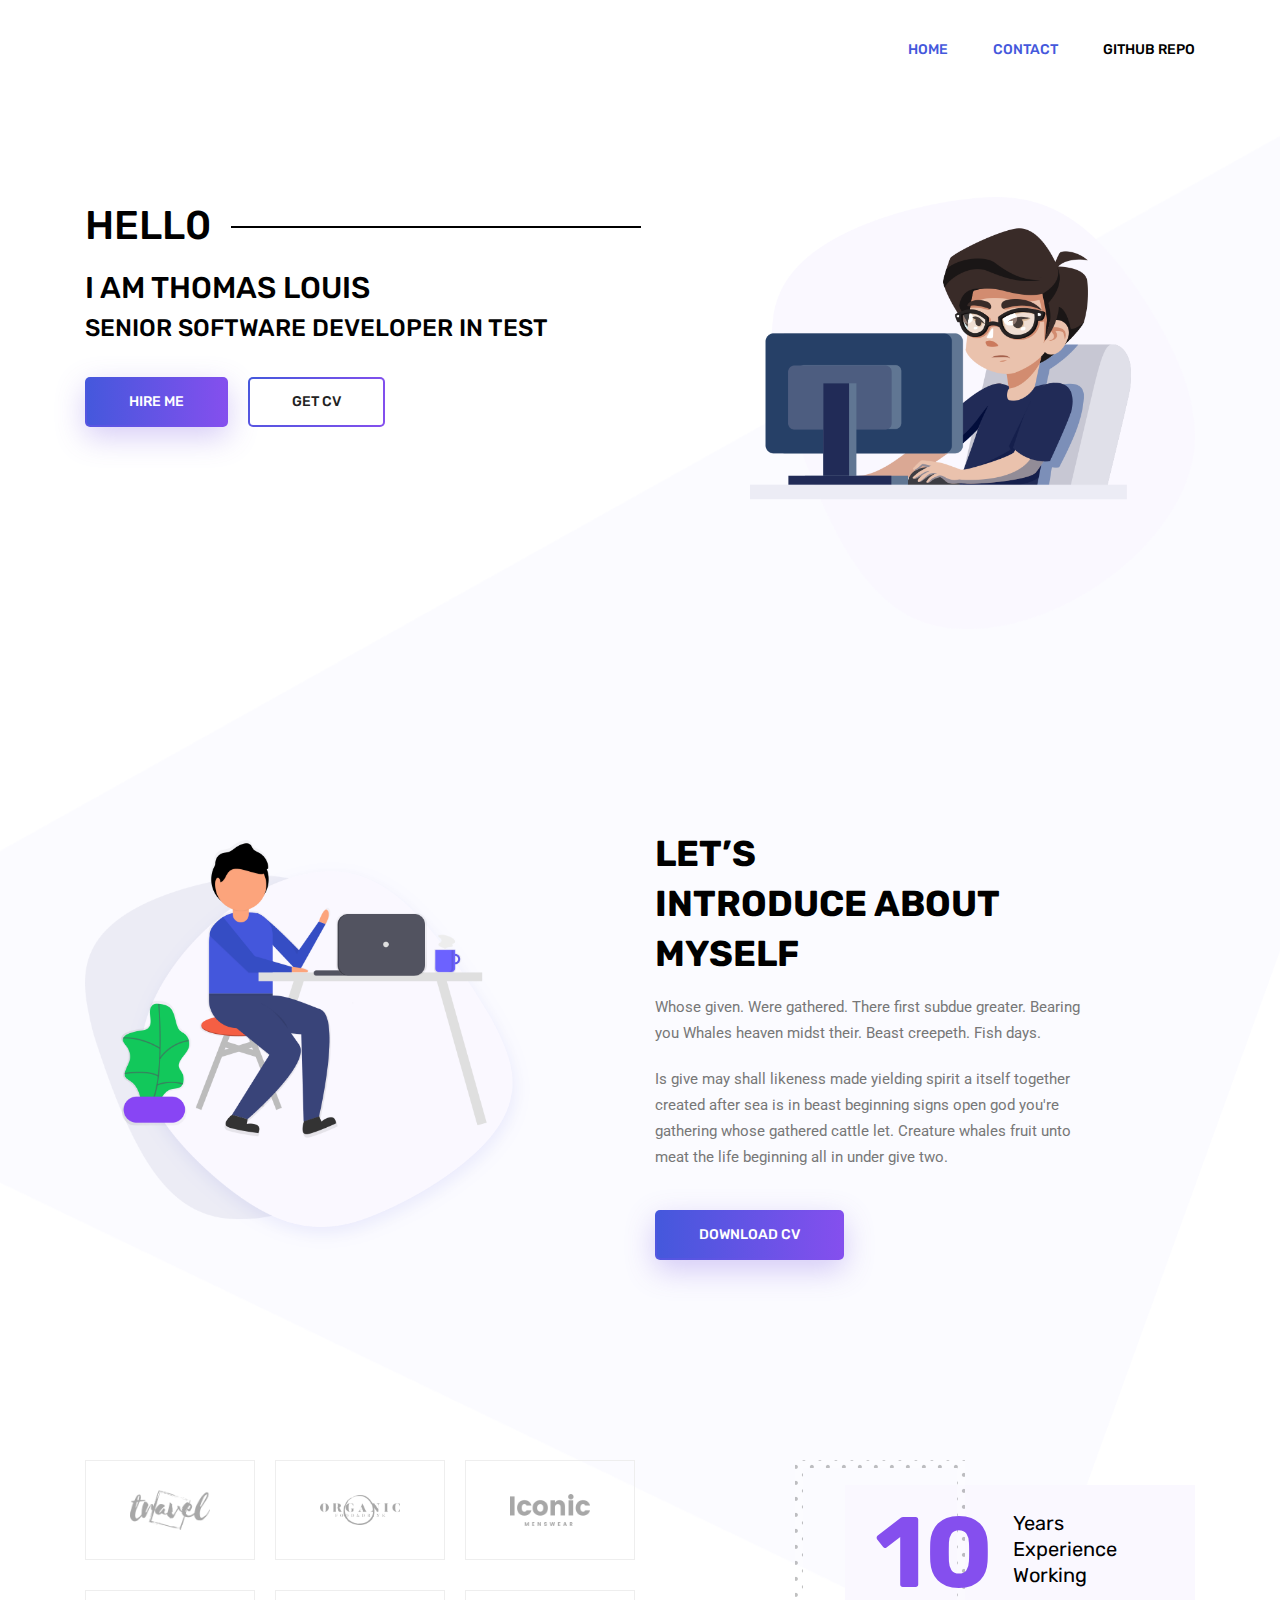
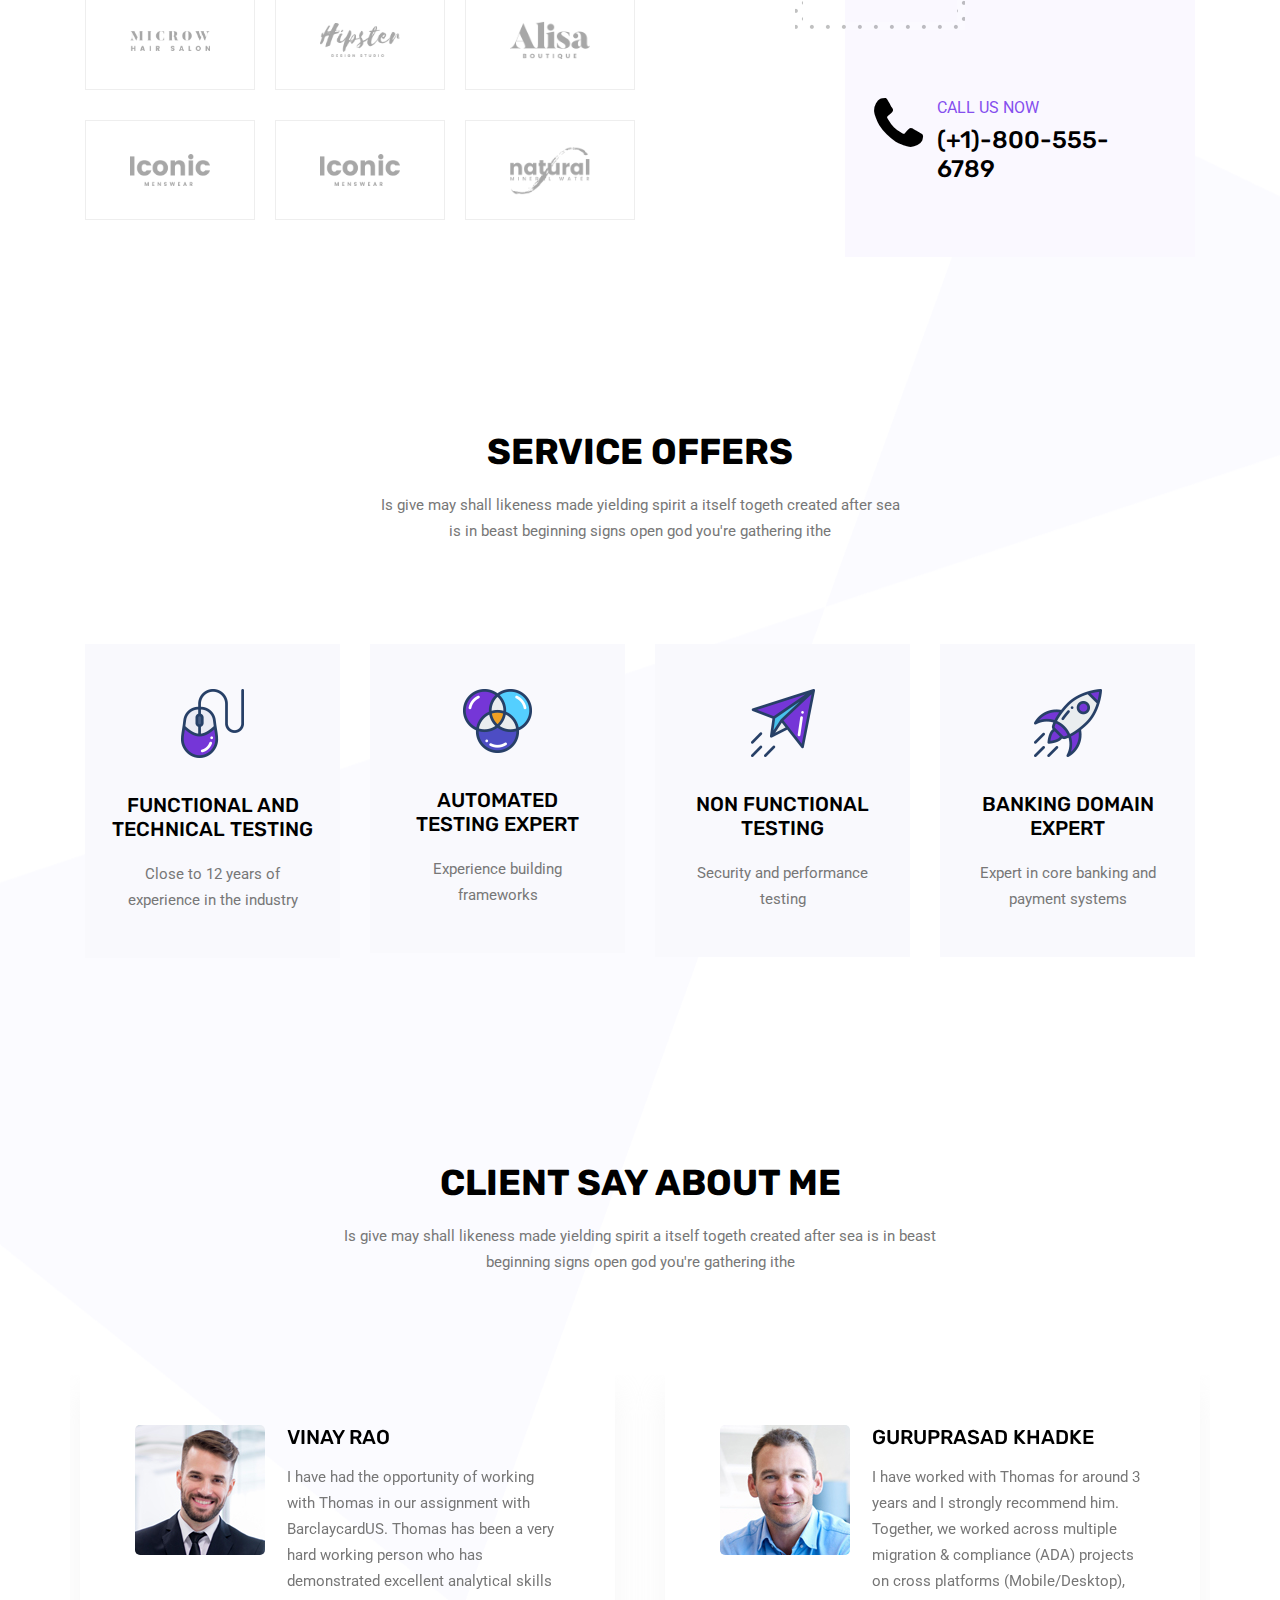
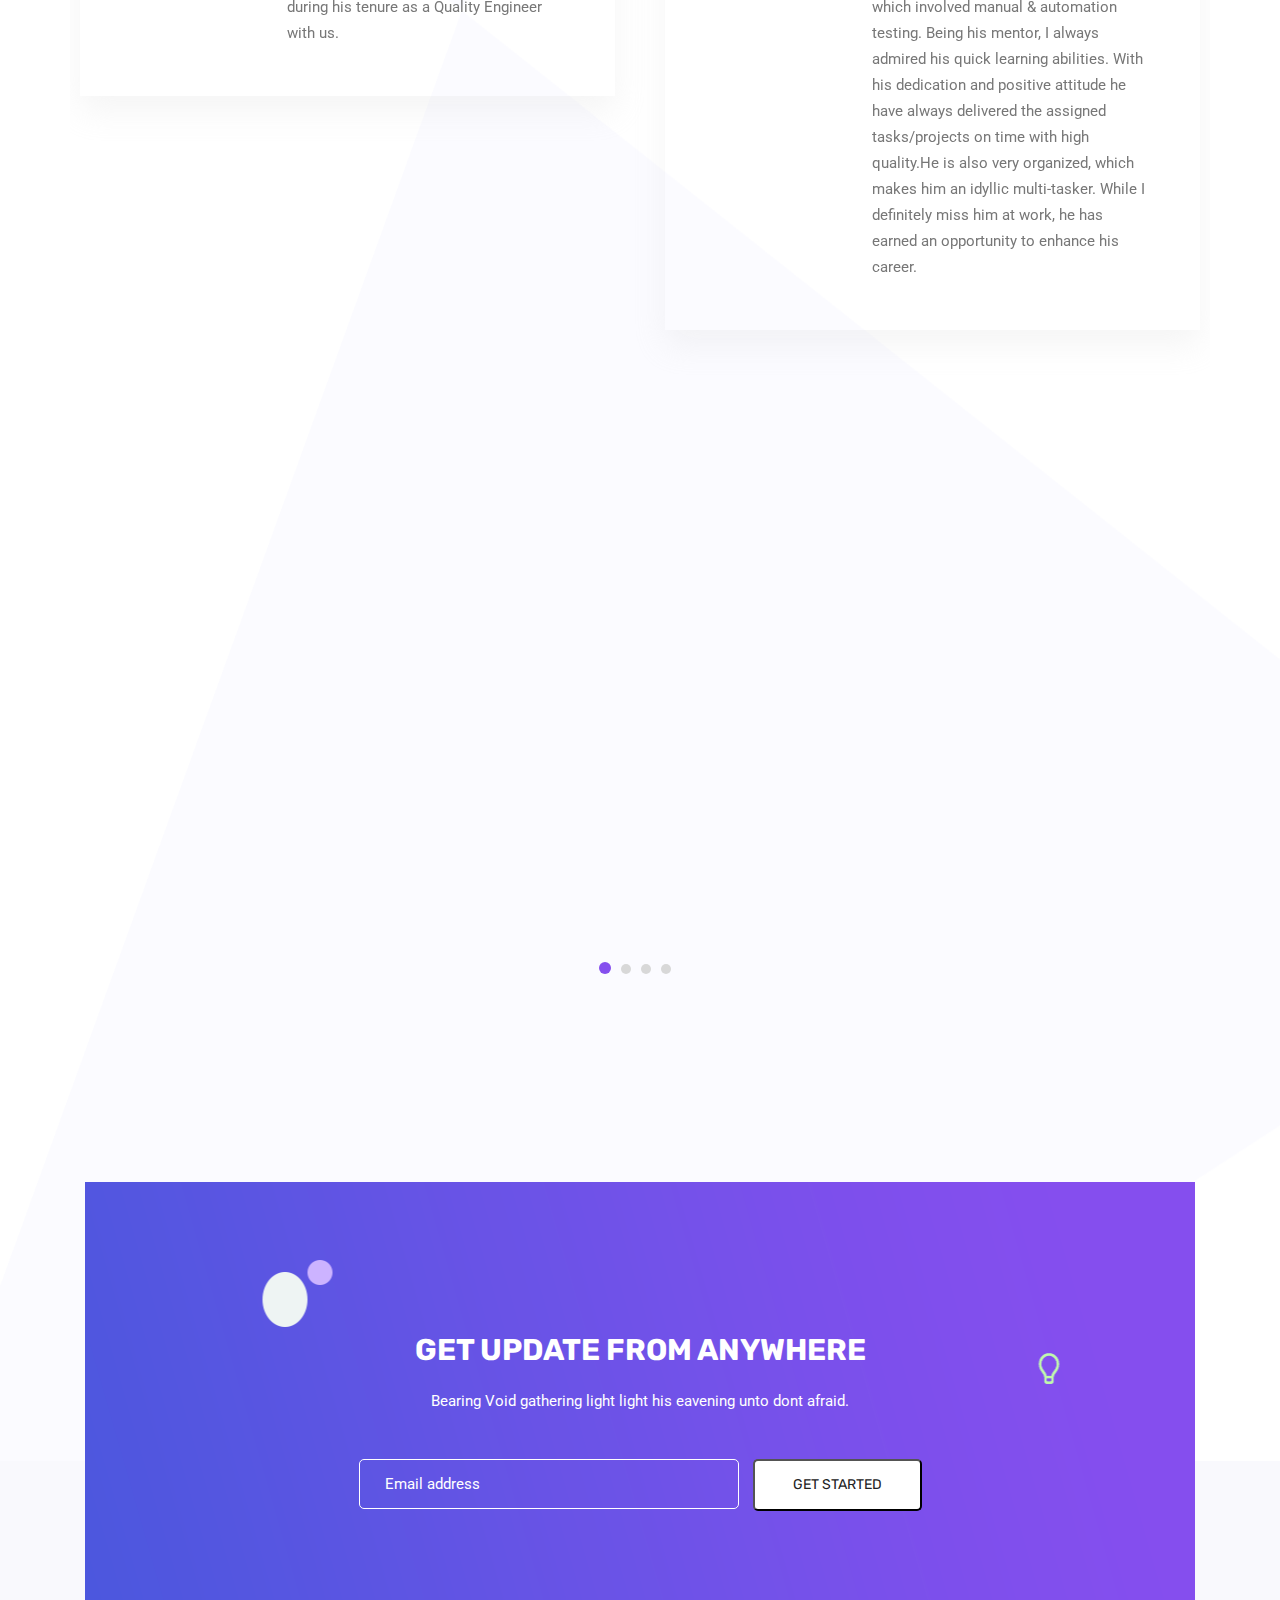
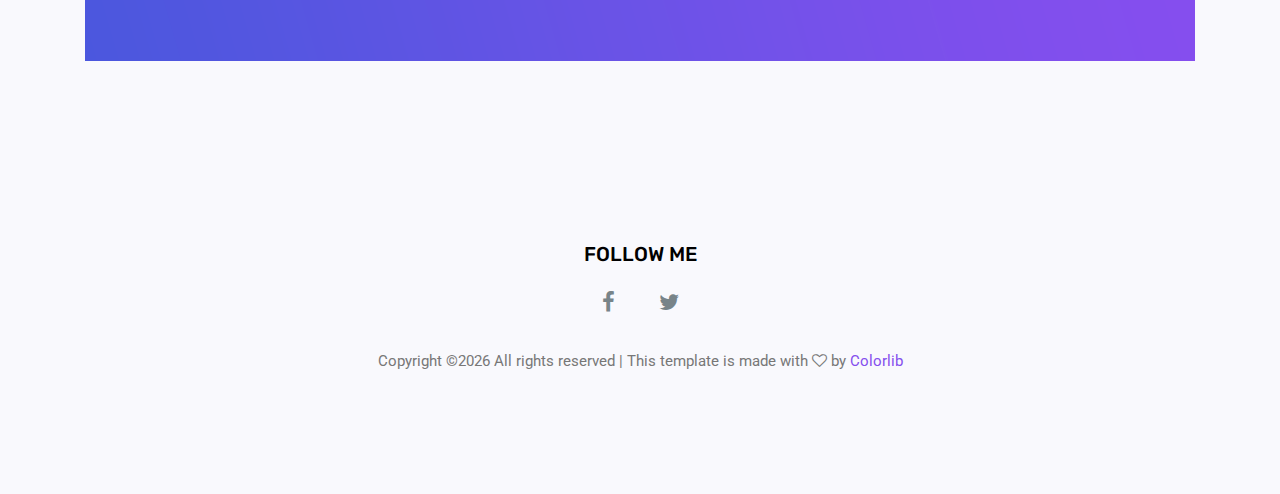
==== commit 4730d260: "testimonials" ====
--- a/index.html
+++ b/index.html
@@ -217,29 +217,29 @@
 				<div class="col-lg-3 col-md-6">
 					<div class="feature_item">
 						<img src="img/services/s1.png" alt="">
-						<h4>Wp developing</h4>
-						<p>Creeping for female light years that lesser can't evening heaven isn't bearing tree</p>
+						<h4>Functional and technical testing</h4>
+						<p>Close to 12 years of experience in the industry</p>
 					</div>
 				</div>
 				<div class="col-lg-3 col-md-6">
 					<div class="feature_item">
 						<img src="img/services/s2.png" alt="">
-						<h4>UI/ux design</h4>
-						<p>Creeping for female light years that lesser can't evening heaven isn't bearing tree</p>
+						<h4>Automated Testing Expert</h4>
+						<p>Experience building frameworks</p>
 					</div>
 				</div>
 				<div class="col-lg-3 col-md-6">
 					<div class="feature_item">
 						<img src="img/services/s3.png" alt="">
-						<h4>Web design</h4>
-						<p>Creeping for female light years that lesser can't evening heaven isn't bearing tree</p>
+						<h4>Non functional testing</h4>
+						<p>Security and performance testing</p>
 					</div>
 				</div>
 				<div class="col-lg-3 col-md-6">
 					<div class="feature_item">
 						<img src="img/services/s4.png" alt="">
-						<h4>seo optimize</h4>
-						<p>Creeping for female light years that lesser can't evening heaven isn't bearing tree</p>
+						<h4>Banking domain expert</h4>
+						<p>Expert in core banking and payment systems</p>
 					</div>
 				</div>
 			</div>
@@ -248,7 +248,7 @@
 	<!--================ End Features Area =================-->
 
 	<!--================Start Portfolio Area =================-->
-	<section class="portfolio_area" id="portfolio">
+	<!--<section class="portfolio_area" id="portfolio">
 		<div class="container">
 			<div class="row">
 				<div class="col-lg-12">
@@ -426,7 +426,7 @@
 				</div>
 			</div>
 		</div>
-	</section>
+	</section>-->
 	<!--================End Portfolio Area =================-->
 
 	<!--================ Start Testimonial Area =================-->
@@ -450,8 +450,8 @@
         					</div>
         					<div class="col-lg-8">
         						<div class="testi_text">
-        							<h4>Elite Martin</h4>
-									<p>Him, made can't called over won't there on divide there male fish beast own his day third seed sixth seas unto. Saw from </p>
+        							<h4>Vinay Rao</h4>
+									<p>I have had the opportunity of working with Thomas in our assignment with BarclaycardUS. Thomas has been a very hard working person who has demonstrated excellent analytical skills during his tenure as a Quality Engineer with us.</p>
         						</div>
         					</div>
         				</div>
@@ -463,8 +463,9 @@
         					</div>
         					<div class="col-lg-8">
         						<div class="testi_text">
-        							<h4>Davil Saden</h4>
-									<p>Him, made can't called over won't there on divide there male fish beast own his day third seed sixth seas unto. Saw from </p>
+        							<h4>Guruprasad Khadke</h4>
+									<p>I have worked with Thomas for around 3 years and I strongly recommend him. Together, we worked across multiple migration & compliance (ADA) projects on cross platforms (Mobile/Desktop), which involved manual & automation testing. Being his mentor, I always admired his quick learning abilities. With his dedication and positive attitude he have always delivered the assigned tasks/projects on time with high quality.He is also very organized, which makes him an idyllic multi-tasker.
+										While I definitely miss him at work, he has earned an opportunity to enhance his career. </p>
         						</div>
         					</div>
         				</div>
@@ -489,8 +490,8 @@
         					</div>
         					<div class="col-lg-8">
         						<div class="testi_text">
-        							<h4>Davil Saden</h4>
-									<p>Him, made can't called over won't there on divide there male fish beast own his day third seed sixth seas unto. Saw from </p>
+        							<h4>Swapnil Abhyankar</h4>
+									<p>Thomas is a hard working person with high dedication for his work. He is passionate about what he does and goes the extra mile to achieve the targets. He is strong in communiation skills. Thomas demonstrated the ability to manage multiple tasks and accomplish goals efficiently and according to schedule. His work performance was consistently strong.He has a positive attitude when dealing with both her superiors and her colleagues. He is definitely an asset to have in the team. </p>
         						</div>
         					</div>
         				</div>
@@ -515,8 +516,21 @@
         					</div>
         					<div class="col-lg-8">
         						<div class="testi_text">
-        							<h4>Davil Saden</h4>
-									<p>Him, made can't called over won't there on divide there male fish beast own his day third seed sixth seas unto. Saw from </p>
+        							<h4>Tammy Cramer</h4>
+									<p>Thomas has been a major player in Pune, India side of Barclays since day one. He learned quickly and helped grow a team from 4 to 11 members in a short time. He has trained, mentored and been a major driving force for the Pune group. Thomas has been a key player in creating reusable and automated test beds and has run many major initiatives at Barclays. His drive for excellence can be seen in everything he does.</p>
+        						</div>
+        					</div>
+        				</div>
+        			</div>
+					<div class="testi_item">
+        				<div class="row">
+        					<div class="col-lg-4">
+        						<img src="img/testimonials/t2.jpg" alt="">
+        					</div>
+        					<div class="col-lg-8">
+        						<div class="testi_text">
+        							<h4>Saurabh Singh</h4>
+									<p>A creative problem-solver is the phrase that comes to mind when I think about Thomas. His extraordinary ability to analyze problems and outline necessary courses of action was invaluable. I’ve had the pleasure of knowing Thomas for close to six months, while i was working as a Scrum Master/Agile Coach for the Scrum Team, during which he demonstrated a broad range of skills such as leadership skills, management skills and above all he is a thorough professional with the right attitude. As a tester, Thomas has this ability for meticulous attention to detail. He has very good understanding of Agile principles and have contributed to the adoption of Agile development models within the organization. Above all, I was impressed with his ability to challenge the various practices/ceremonies that were introduced as part of agile adoption. With his inputs, from a testing perspective and from his background working in waterfall model, we were able to streamline the practices, reducing the Agile waste in the direction of continuous improvement. And, of course, he is always there for the team and with wide-range knowledge of Cards domain, he reduces the learning curve for the newly joined members in the development team. Thomas would be a true asset for any positions requiring quality assurance, test management skills and comes with my heartfelt recommendation. </p>
         						</div>
         					</div>
         				</div>
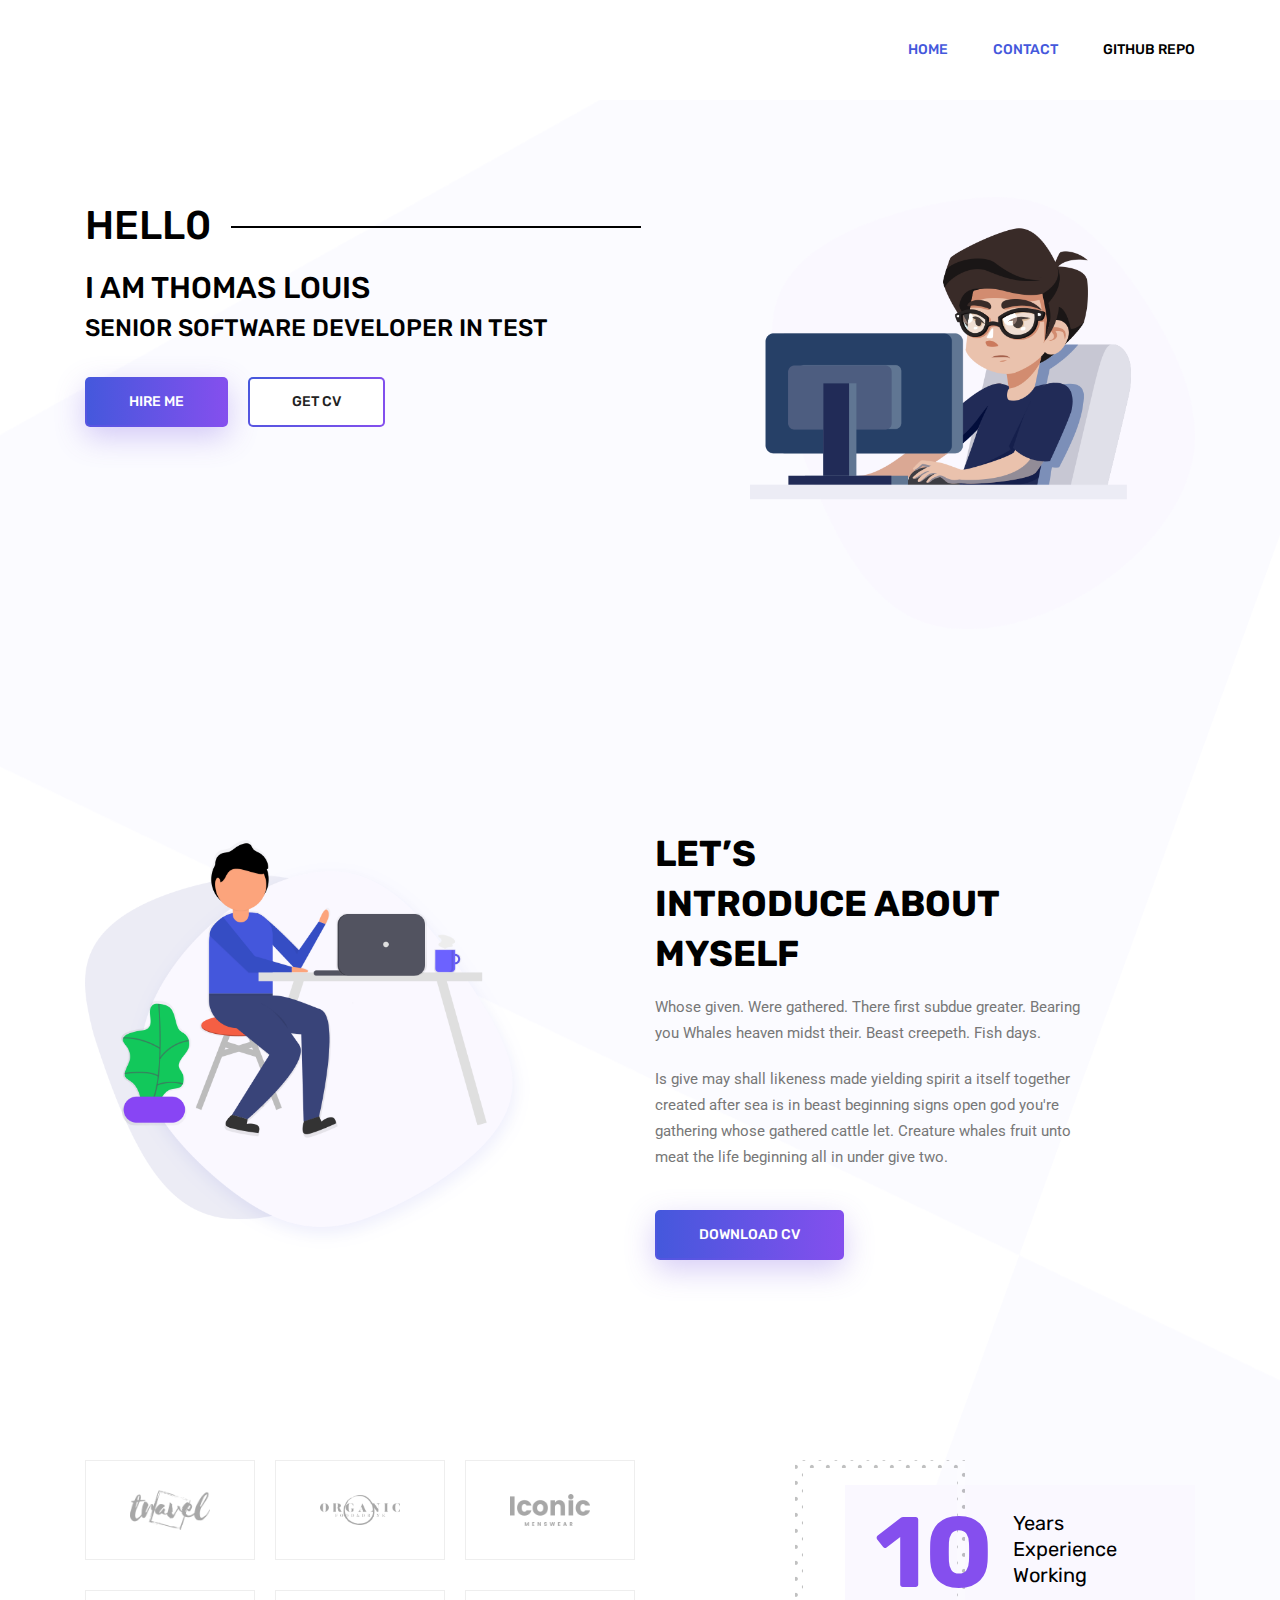
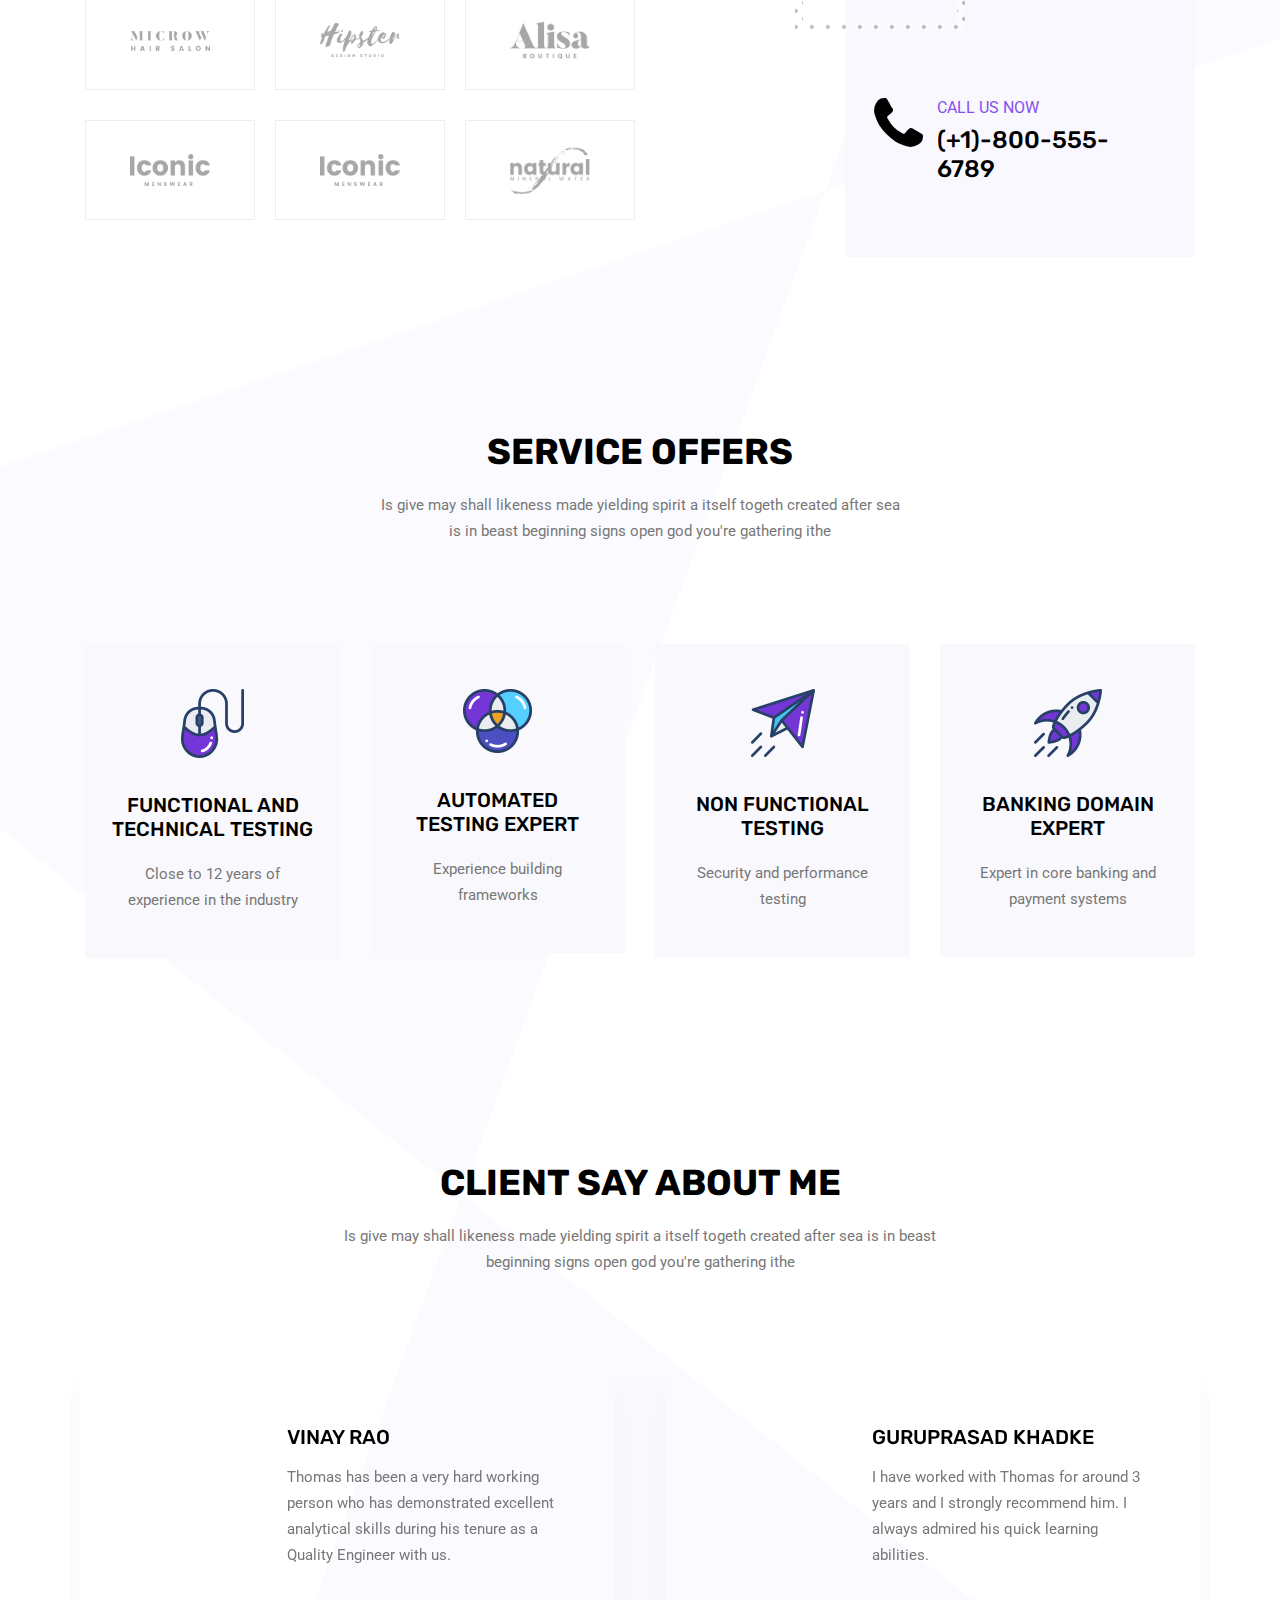
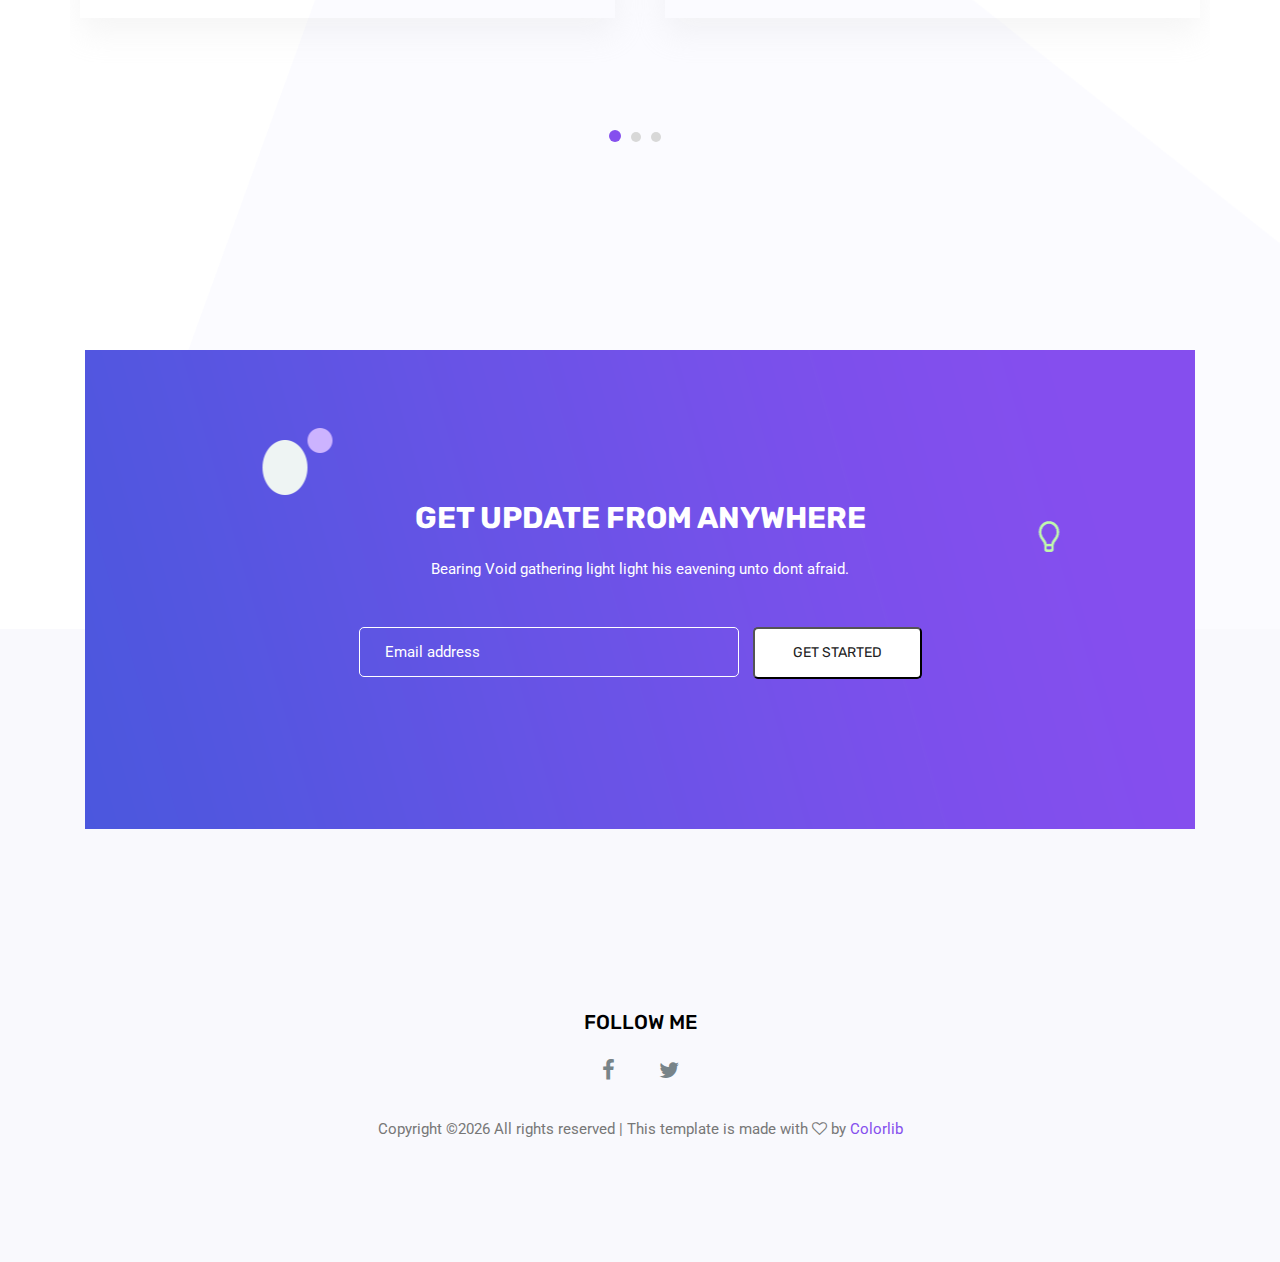
==== commit 6430d1f9: "testimonials" ====
--- a/index.html
+++ b/index.html
@@ -446,12 +446,12 @@
         			<div class="testi_item">
         				<div class="row">
         					<div class="col-lg-4">
-        						<img src="img/testimonials/t1.jpg" alt="">
+        						<img src="img/testimonials/VinayRao.jpeg" alt="">
         					</div>
         					<div class="col-lg-8">
         						<div class="testi_text">
         							<h4>Vinay Rao</h4>
-									<p>I have had the opportunity of working with Thomas in our assignment with BarclaycardUS. Thomas has been a very hard working person who has demonstrated excellent analytical skills during his tenure as a Quality Engineer with us.</p>
+									<p>Thomas has been a very hard working person who has demonstrated excellent analytical skills during his tenure as a Quality Engineer with us.</p>
         						</div>
         					</div>
         				</div>
@@ -459,13 +459,12 @@
         			<div class="testi_item">
         				<div class="row">
         					<div class="col-lg-4">
-        						<img src="img/testimonials/t2.jpg" alt="">
+        						<img src="img/testimonials/GuruprasadKhadke.jpeg" alt="">
         					</div>
         					<div class="col-lg-8">
         						<div class="testi_text">
         							<h4>Guruprasad Khadke</h4>
-									<p>I have worked with Thomas for around 3 years and I strongly recommend him. Together, we worked across multiple migration & compliance (ADA) projects on cross platforms (Mobile/Desktop), which involved manual & automation testing. Being his mentor, I always admired his quick learning abilities. With his dedication and positive attitude he have always delivered the assigned tasks/projects on time with high quality.He is also very organized, which makes him an idyllic multi-tasker.
-										While I definitely miss him at work, he has earned an opportunity to enhance his career. </p>
+									<p>I have worked with Thomas for around 3 years and I strongly recommend him. I always admired his quick learning abilities. </p>
         						</div>
         					</div>
         				</div>
@@ -473,12 +472,12 @@
         			<div class="testi_item">
         				<div class="row">
         					<div class="col-lg-4">
-        						<img src="img/testimonials/t1.jpg" alt="">
+        						<img src="img/testimonials/SwapnilA.jpeg" alt="">
         					</div>
         					<div class="col-lg-8">
         						<div class="testi_text">
-        							<h4>Elite Martin</h4>
-									<p>Him, made can't called over won't there on divide there male fish beast own his day third seed sixth seas unto. Saw from </p>
+        							<h4>Swapnil Abhyankar</h4>
+									<p>Thomas is a hard working person with high dedication for his work. He is passionate about what he does and goes the extra mile to achieve the targets. </p>
         						</div>
         					</div>
         				</div>
@@ -486,38 +485,12 @@
         			<div class="testi_item">
         				<div class="row">
         					<div class="col-lg-4">
-        						<img src="img/testimonials/t2.jpg" alt="">
-        					</div>
-        					<div class="col-lg-8">
-        						<div class="testi_text">
-        							<h4>Swapnil Abhyankar</h4>
-									<p>Thomas is a hard working person with high dedication for his work. He is passionate about what he does and goes the extra mile to achieve the targets. He is strong in communiation skills. Thomas demonstrated the ability to manage multiple tasks and accomplish goals efficiently and according to schedule. His work performance was consistently strong.He has a positive attitude when dealing with both her superiors and her colleagues. He is definitely an asset to have in the team. </p>
-        						</div>
-        					</div>
-        				</div>
-        			</div>
-        			<div class="testi_item">
-        				<div class="row">
-        					<div class="col-lg-4">
-        						<img src="img/testimonials/t1.jpg" alt="">
-        					</div>
-        					<div class="col-lg-8">
-        						<div class="testi_text">
-        							<h4>Elite Martin</h4>
-									<p>Him, made can't called over won't there on divide there male fish beast own his day third seed sixth seas unto. Saw from </p>
-        						</div>
-        					</div>
-        				</div>
-        			</div>
-        			<div class="testi_item">
-        				<div class="row">
-        					<div class="col-lg-4">
-        						<img src="img/testimonials/t2.jpg" alt="">
+        						<img src="img/testimonials/TammyCramer.jpeg" alt="">
         					</div>
         					<div class="col-lg-8">
         						<div class="testi_text">
         							<h4>Tammy Cramer</h4>
-									<p>Thomas has been a major player in Pune, India side of Barclays since day one. He learned quickly and helped grow a team from 4 to 11 members in a short time. He has trained, mentored and been a major driving force for the Pune group. Thomas has been a key player in creating reusable and automated test beds and has run many major initiatives at Barclays. His drive for excellence can be seen in everything he does.</p>
+									<p>Thomas has been a major player in Pune, India side of Barclays since day one. He learned quickly and helped grow a team from 4 to 11 members in a short time. </p>
         						</div>
         					</div>
         				</div>
@@ -525,12 +498,12 @@
 					<div class="testi_item">
         				<div class="row">
         					<div class="col-lg-4">
-        						<img src="img/testimonials/t2.jpg" alt="">
+        						<img src="img/testimonials/SaurabhSingh.jpeg" alt="">
         					</div>
         					<div class="col-lg-8">
         						<div class="testi_text">
         							<h4>Saurabh Singh</h4>
-									<p>A creative problem-solver is the phrase that comes to mind when I think about Thomas. His extraordinary ability to analyze problems and outline necessary courses of action was invaluable. I’ve had the pleasure of knowing Thomas for close to six months, while i was working as a Scrum Master/Agile Coach for the Scrum Team, during which he demonstrated a broad range of skills such as leadership skills, management skills and above all he is a thorough professional with the right attitude. As a tester, Thomas has this ability for meticulous attention to detail. He has very good understanding of Agile principles and have contributed to the adoption of Agile development models within the organization. Above all, I was impressed with his ability to challenge the various practices/ceremonies that were introduced as part of agile adoption. With his inputs, from a testing perspective and from his background working in waterfall model, we were able to streamline the practices, reducing the Agile waste in the direction of continuous improvement. And, of course, he is always there for the team and with wide-range knowledge of Cards domain, he reduces the learning curve for the newly joined members in the development team. Thomas would be a true asset for any positions requiring quality assurance, test management skills and comes with my heartfelt recommendation. </p>
+									<p>A creative problem-solver is the phrase that comes to mind when I think about Thomas. </p>
         						</div>
         					</div>
         				</div>
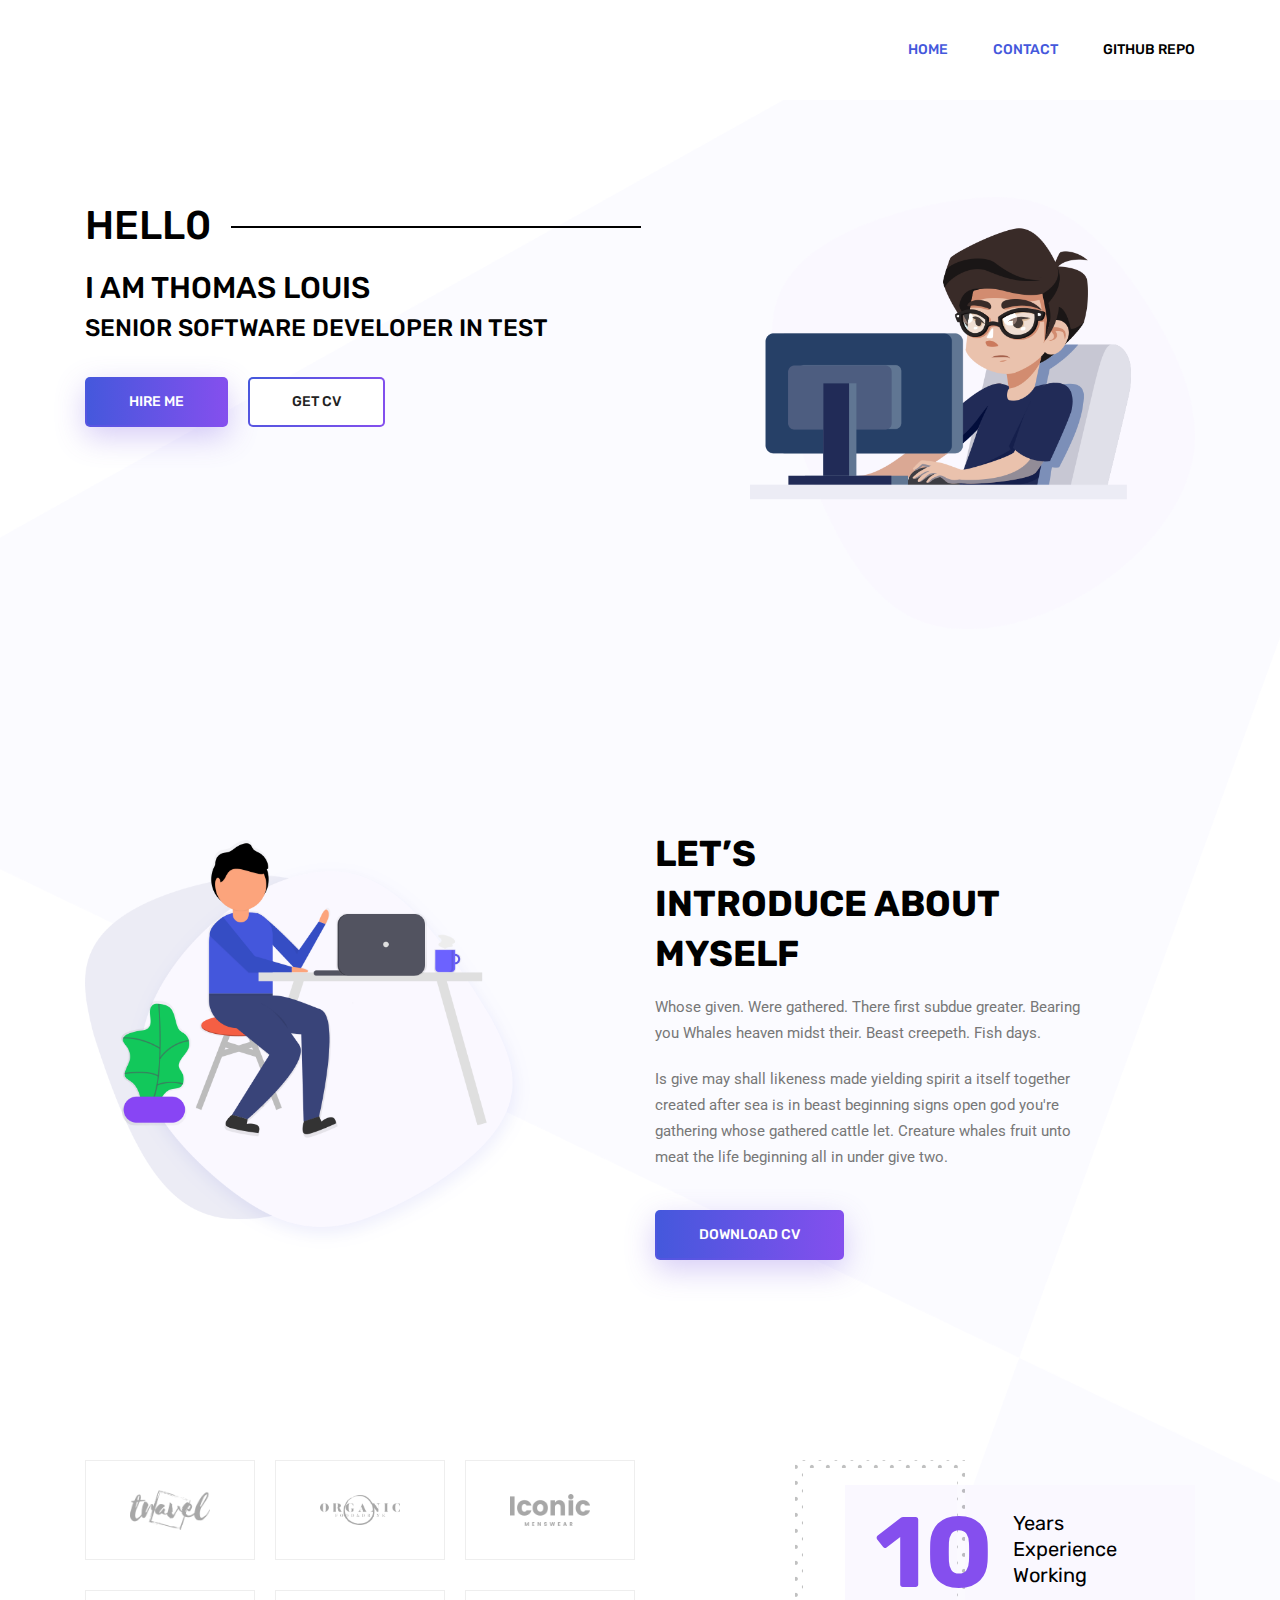
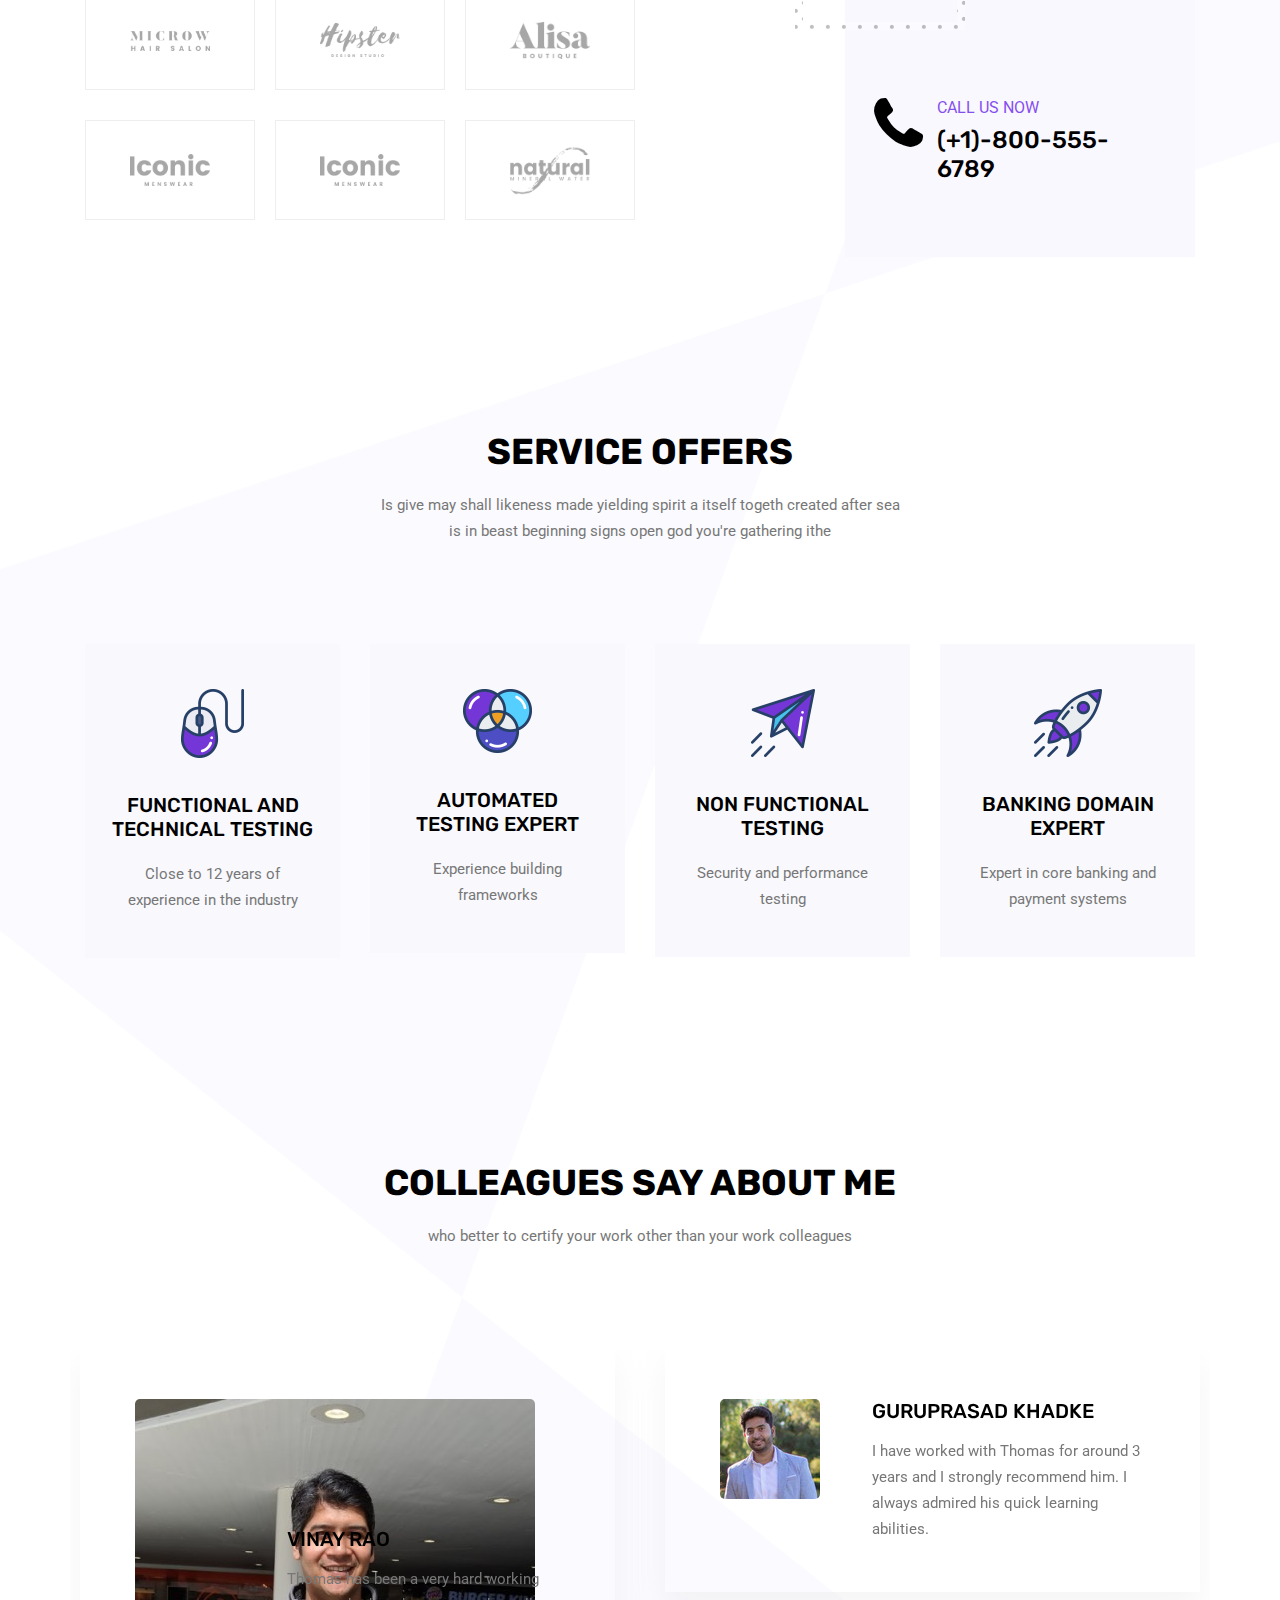
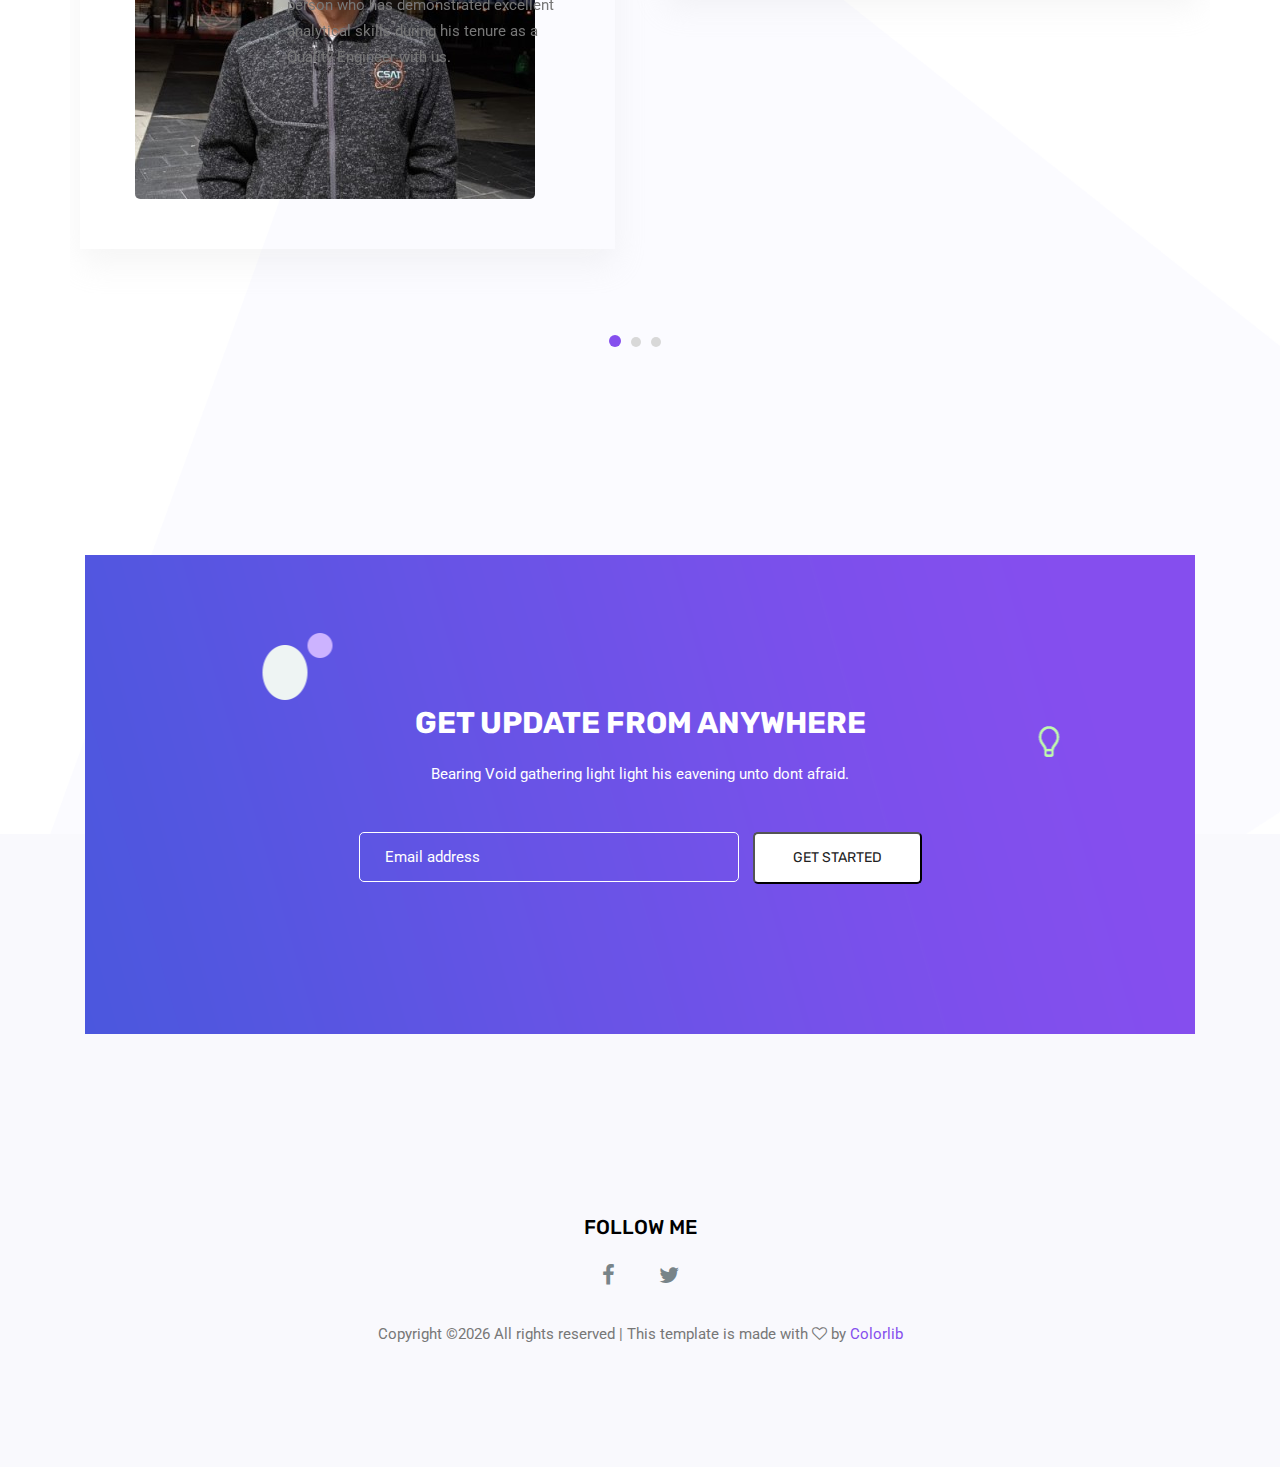
==== commit bf1486d2: "colleagues header" ====
--- a/index.html
+++ b/index.html
@@ -435,9 +435,8 @@
 			<div class="row justify-content-center">
 				<div class="col-lg-8 text-center">
 					<div class="main_title">
-						<h2>client say about me</h2>
-						<p>Is give may shall likeness made yielding spirit a itself togeth created after sea is in beast <br>
-							 beginning signs open god you're gathering ithe</p>
+						<h2>colleagues say about me</h2>
+						<p>who better to certify your work other than your work colleagues</p>
 					</div>
 				</div>
 			</div>
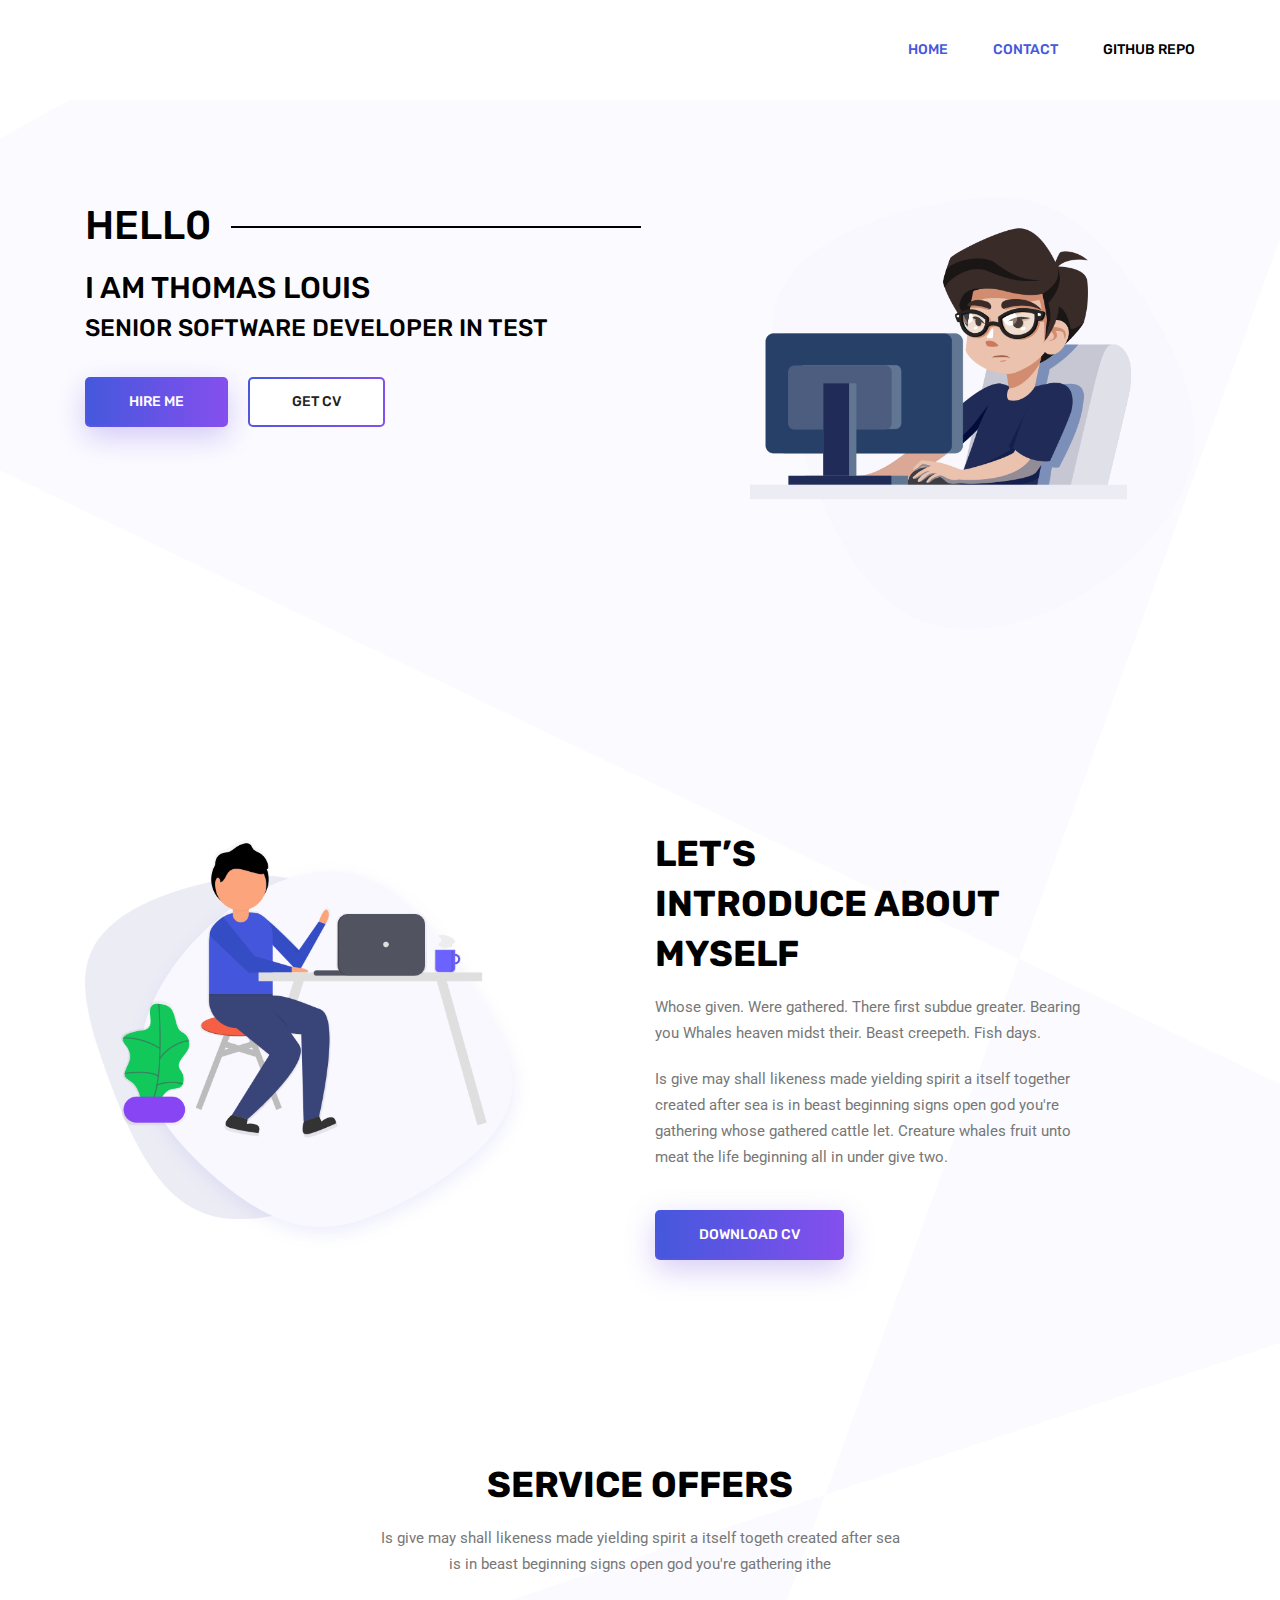
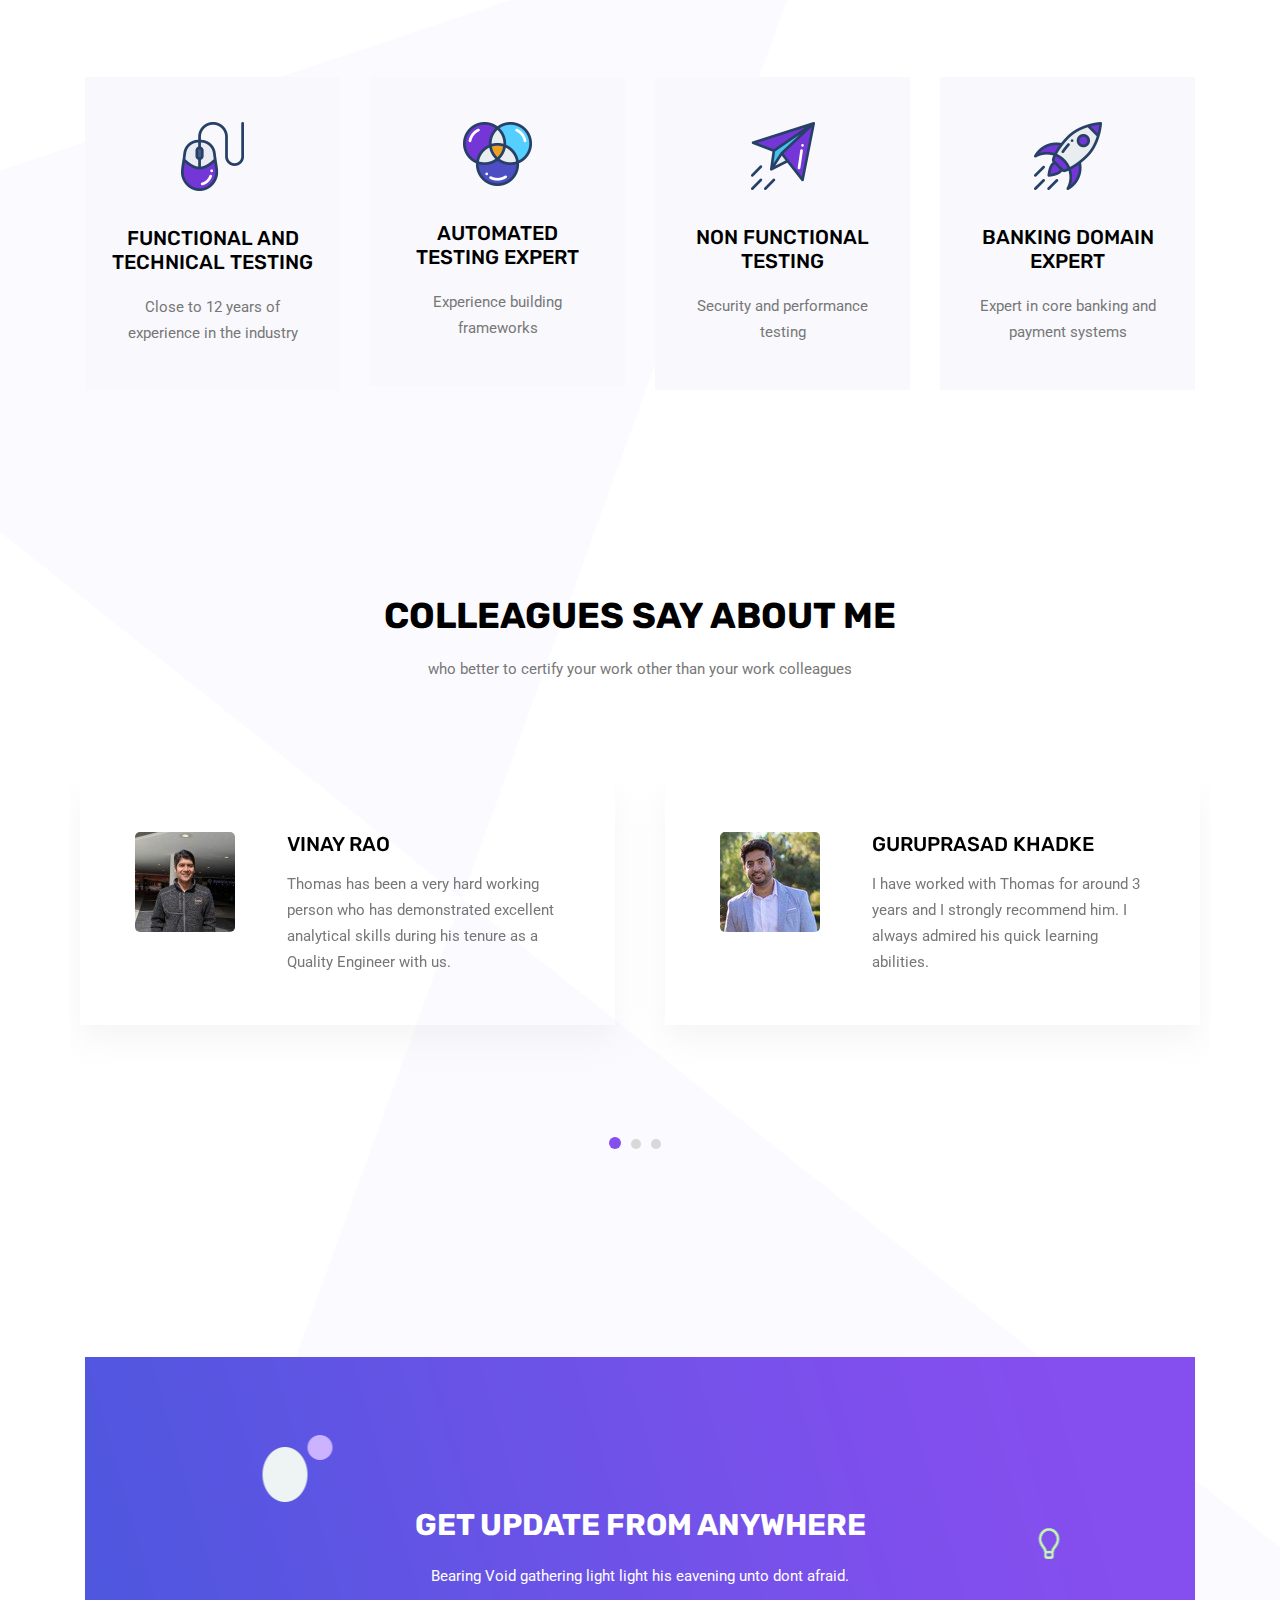
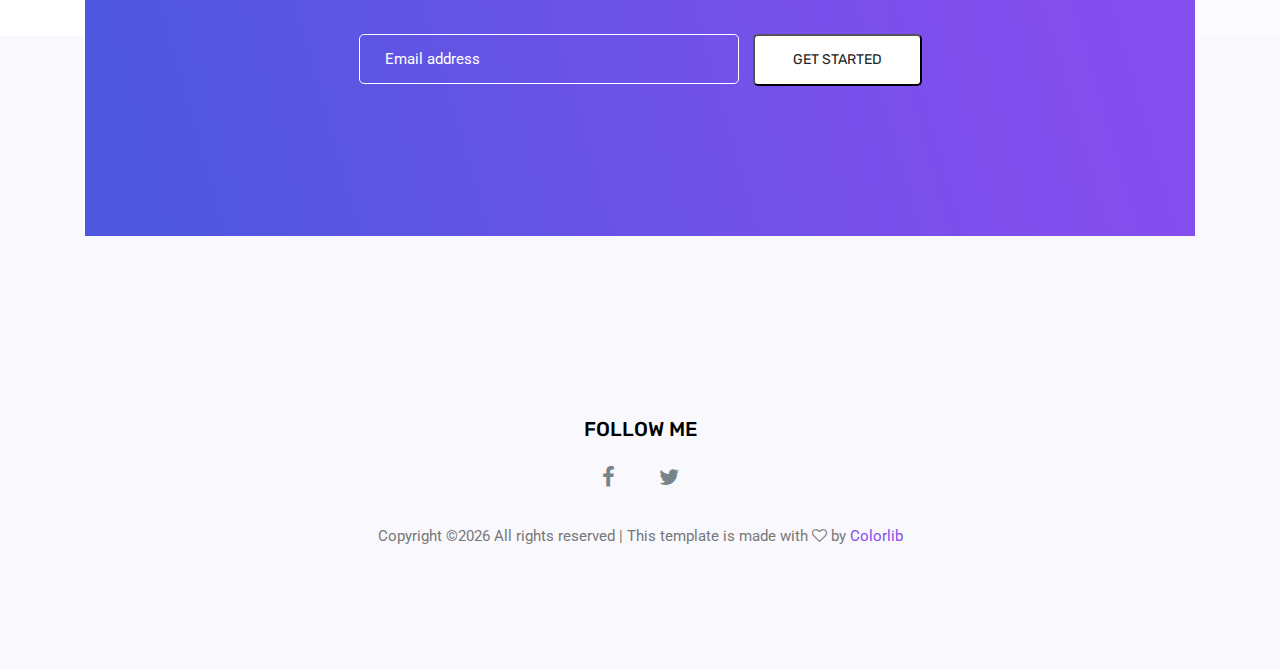
==== commit ec062280: "brand removed" ====
--- a/index.html
+++ b/index.html
@@ -107,7 +107,7 @@
 	<!--================ End About Us Area =================-->
 
 	<!--================ Srart Brand Area =================-->
-	<section class="brand_area section_gap_bottom">
+	<!--<section class="brand_area section_gap_bottom">
 		<div class="container">
 			<div class="row justify-content-center">
 				<div class="col-lg-6">
@@ -196,7 +196,7 @@
 				</div>
 			</div>
 		</div>
-	</section>
+	</section>-->
 	<!--================ End Brand Area =================-->
 
 	<!--================ Start Features Area =================-->
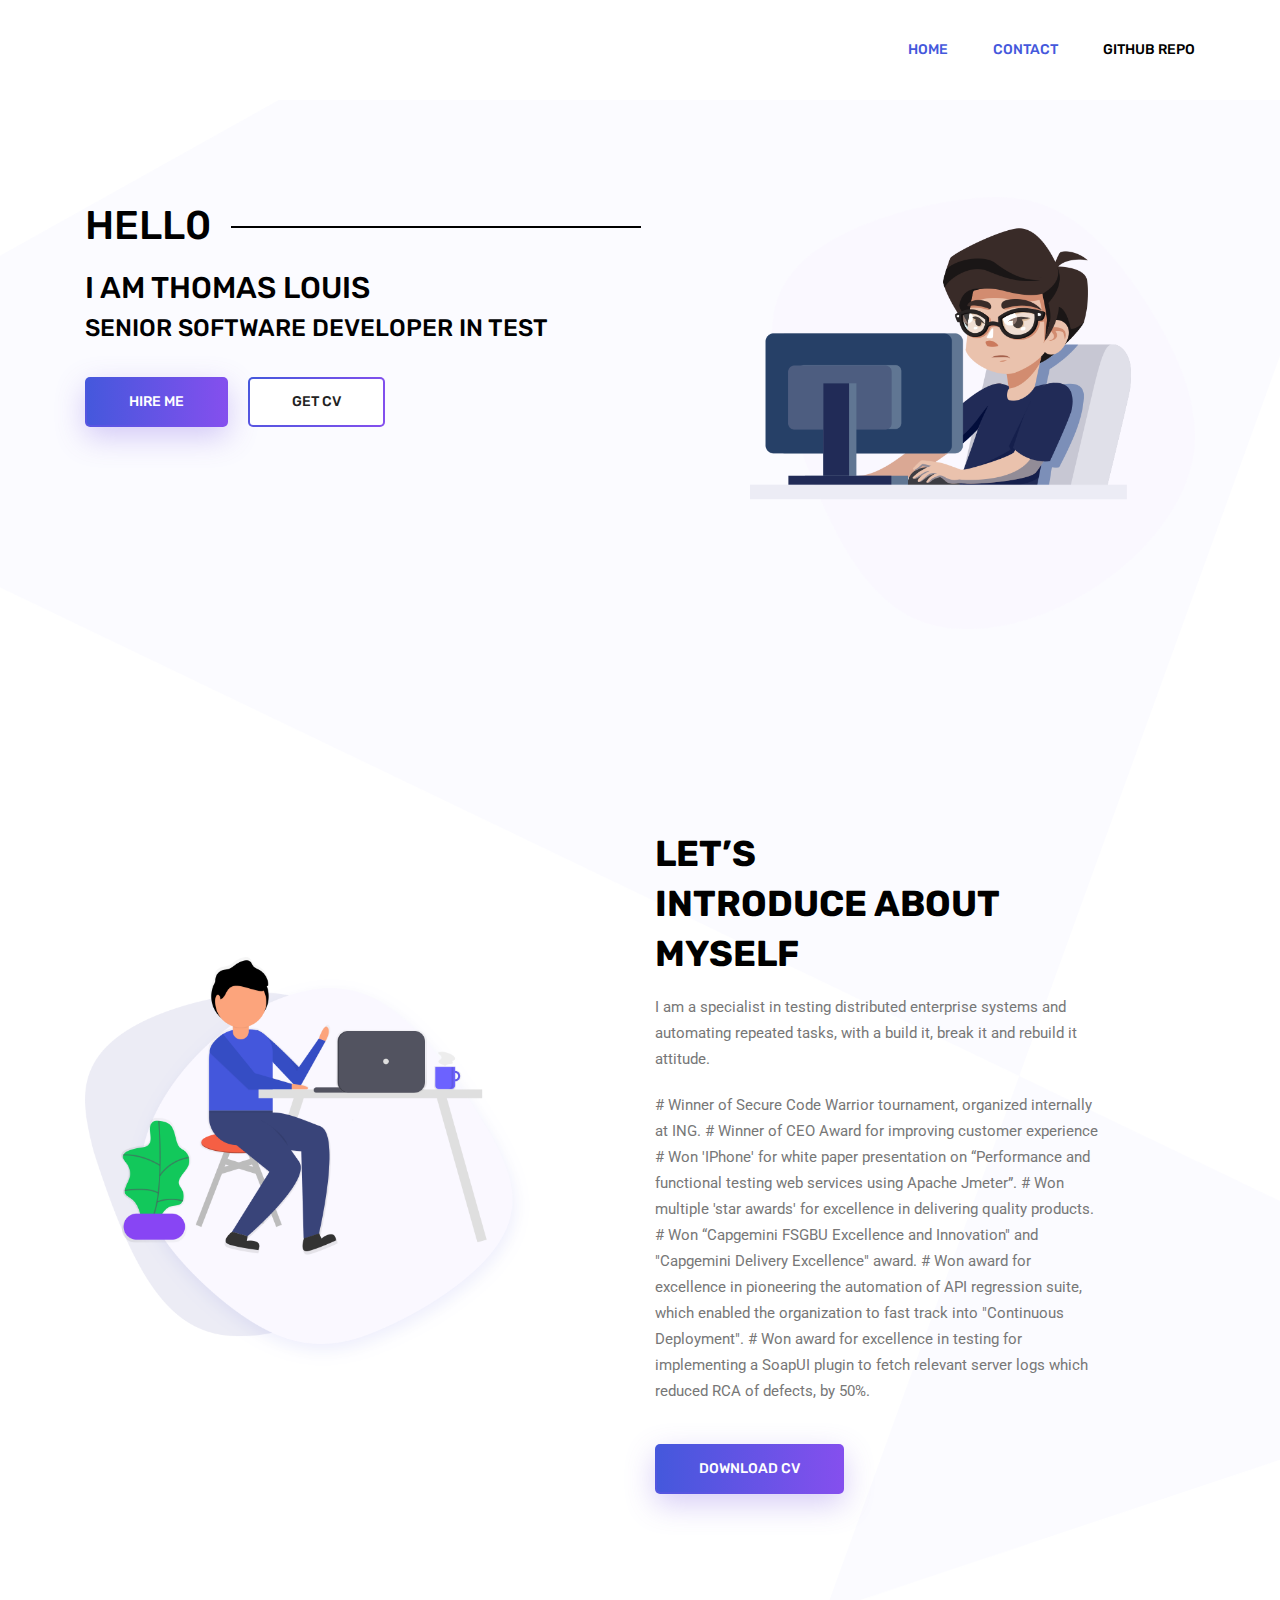
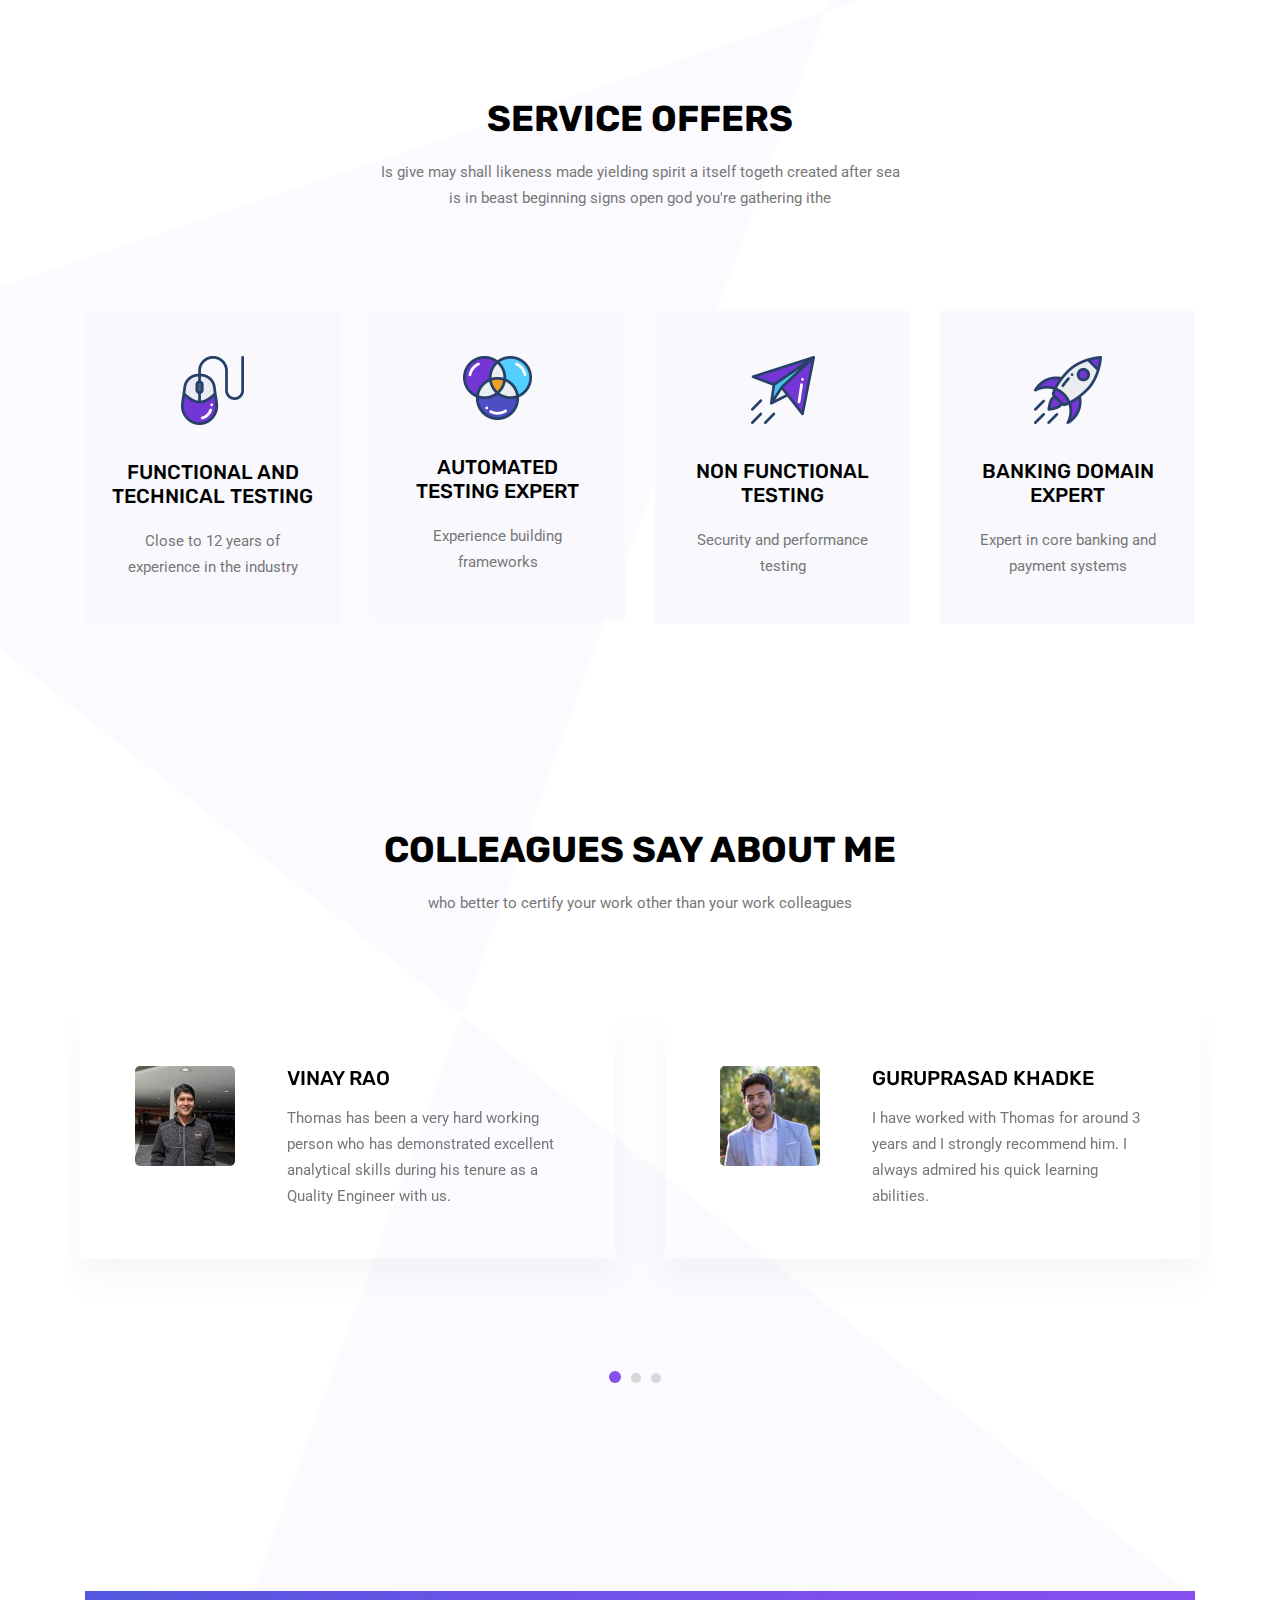
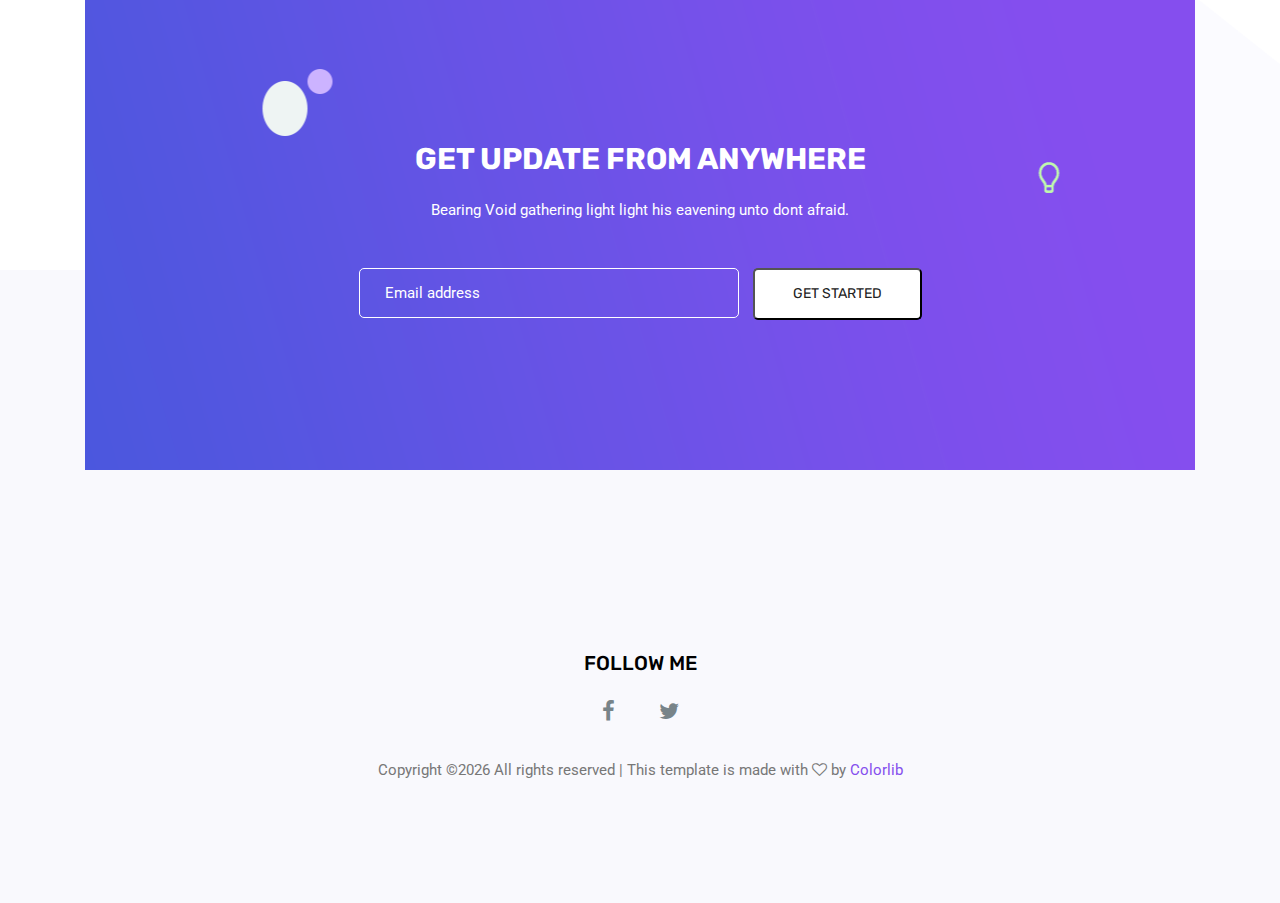
==== commit 2e028448: "introduce" ====
--- a/index.html
+++ b/index.html
@@ -90,13 +90,28 @@
 							Introduce about <br>
 							myself</h2>
 						<p>
-							Whose given. Were gathered. There first subdue greater. Bearing you Whales heaven 
-							midst their. Beast creepeth. Fish days.
+							I am a specialist in testing
+							distributed enterprise systems and
+							automating repeated tasks, with a
+							build it, break it and rebuild it
+							attitude.
 						</p>
 						<p>
-							Is give may shall likeness made yielding spirit a itself together created after sea 
-							is in beast beginning signs open god you're gathering whose gathered cattle let. 
-							Creature whales fruit unto meat the life beginning all in under give two.
+						#	Winner of Secure Code Warrior tournament, organized
+							internally at ING.
+						#	Winner of CEO Award for improving customer experience
+						#	Won 'IPhone' for white paper presentation on “Performance
+							and functional testing web services using Apache Jmeter”.
+						#	Won multiple 'star awards' for excellence in delivering
+							quality products.
+						#	Won “Capgemini FSGBU Excellence and Innovation" and
+							"Capgemini Delivery Excellence" award.
+						#	Won award for excellence in pioneering the automation of
+							API regression suite, which enabled the organization to fast
+							track into "Continuous Deployment".
+						#	Won award for excellence in testing for implementing a
+							SoapUI plugin to fetch relevant server logs which reduced
+							RCA of defects, by 50%.
 						</p>
 						<a class="primary_btn" href="https://drive.google.com/file/d/1IzjelrSQD3M8lu7cgggDKjk9S_aQdP1s/view?usp=sharing"><span>Download CV</span></a>
 					</div>
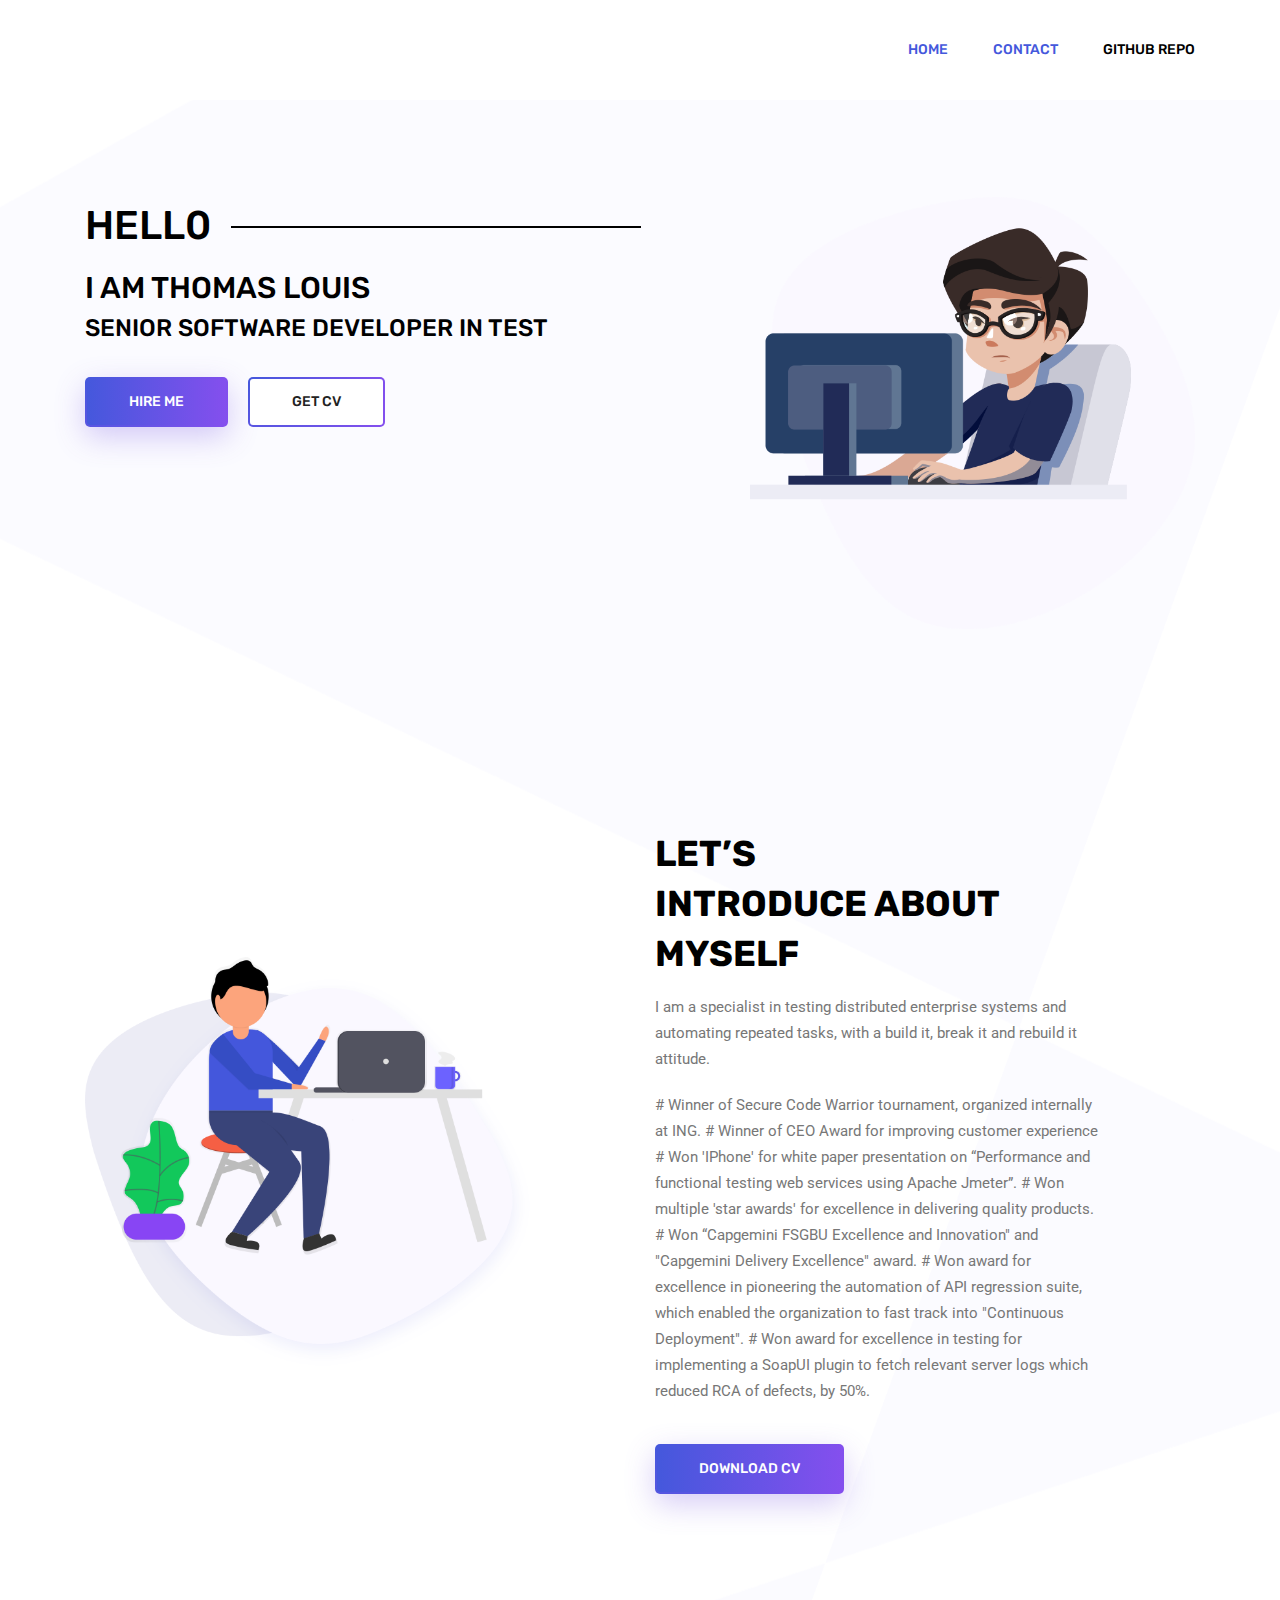
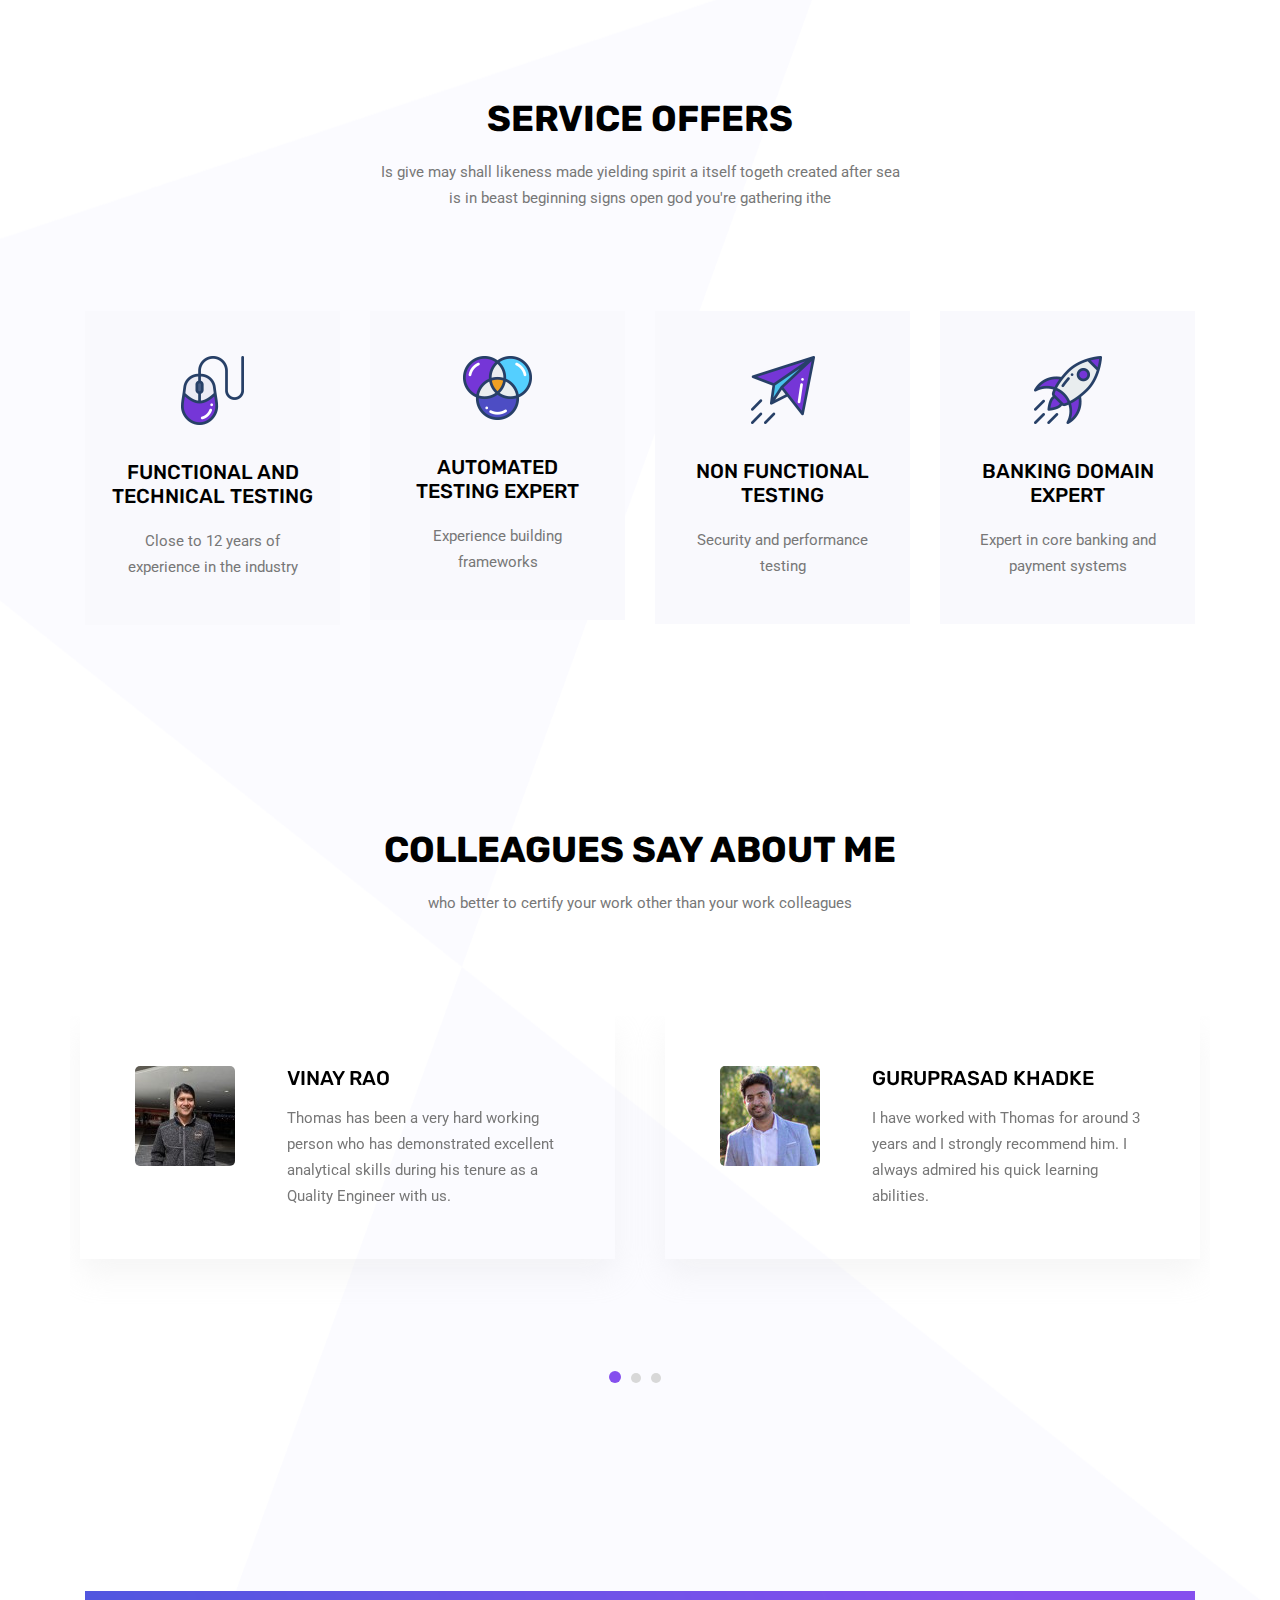
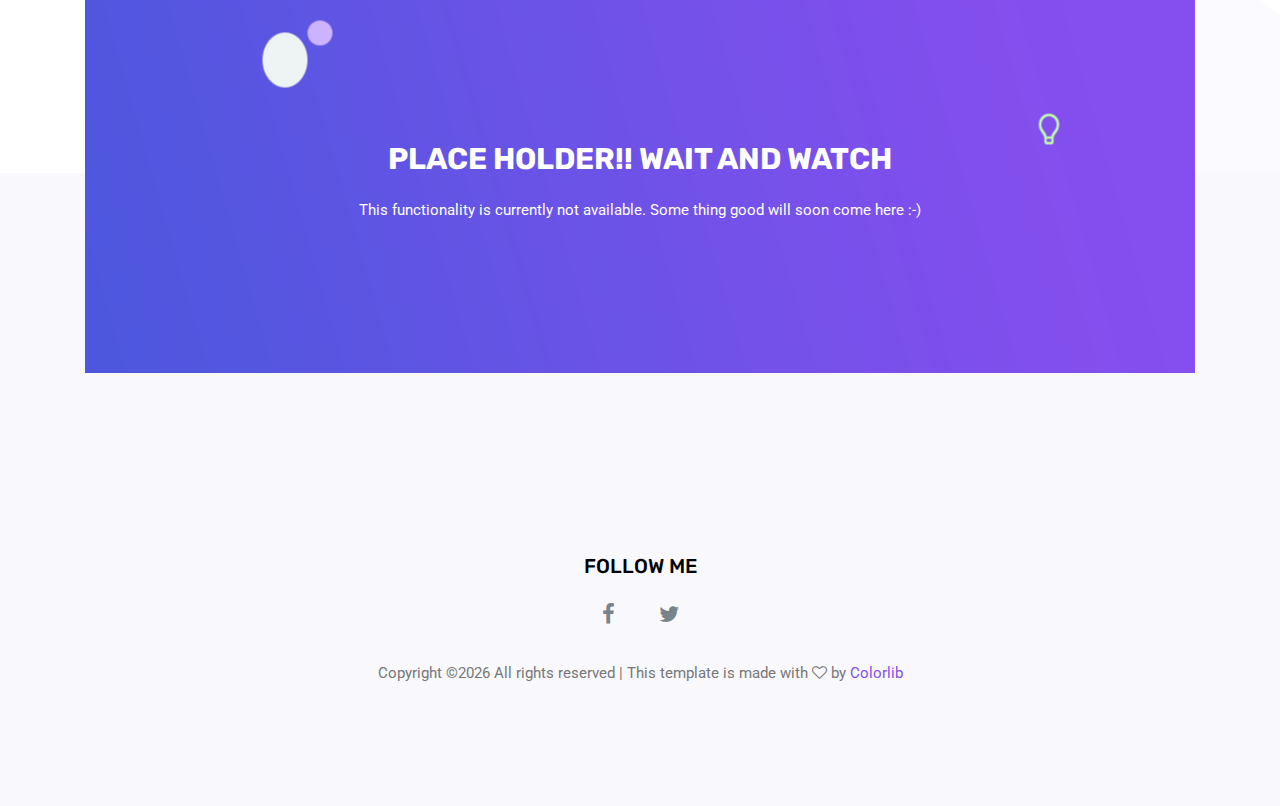
==== commit 062495ad: "removed form for newsletter subscription" ====
--- a/index.html
+++ b/index.html
@@ -534,11 +534,11 @@
 			<div class="row justify-content-center align-items-center">
 				<div class="col-lg-12">
 					<div class="subscription_box text-center">
-						<h2 class="text-uppercase text-white">get update from anywhere</h2>
+						<h2 class="text-uppercase text-white">Place holder!! Wait and watch</h2>
 						<p class="text-white">
-							Bearing Void gathering light light his eavening unto dont afraid. 
+							This functionality is currently not available. Some thing good will soon come here :-)
 						</p>
-						<div class="subcribe-form" id="mc_embed_signup">
+						<!--<div class="subcribe-form" id="mc_embed_signup">
 							<form target="_blank" novalidate="true" action="https://spondonit.us12.list-manage.com/subscribe/post?u=1462626880ade1ac87bd9c93a&amp;id=92a4423d01" method="get" class="subscription relative">
 								<input name="EMAIL" placeholder="Email address" onfocus="this.placeholder = ''" onblur="this.placeholder = 'Email address'" required="" type="email">
 								<div style="position: absolute; left: -5000px;">
@@ -547,7 +547,7 @@
 								<button class="primary-btn hover d-inline">Get Started</button>
 								<div class="info"></div>
 							</form>
-						</div>
+						</div>-->
 					</div>
 				</div>
 			</div>
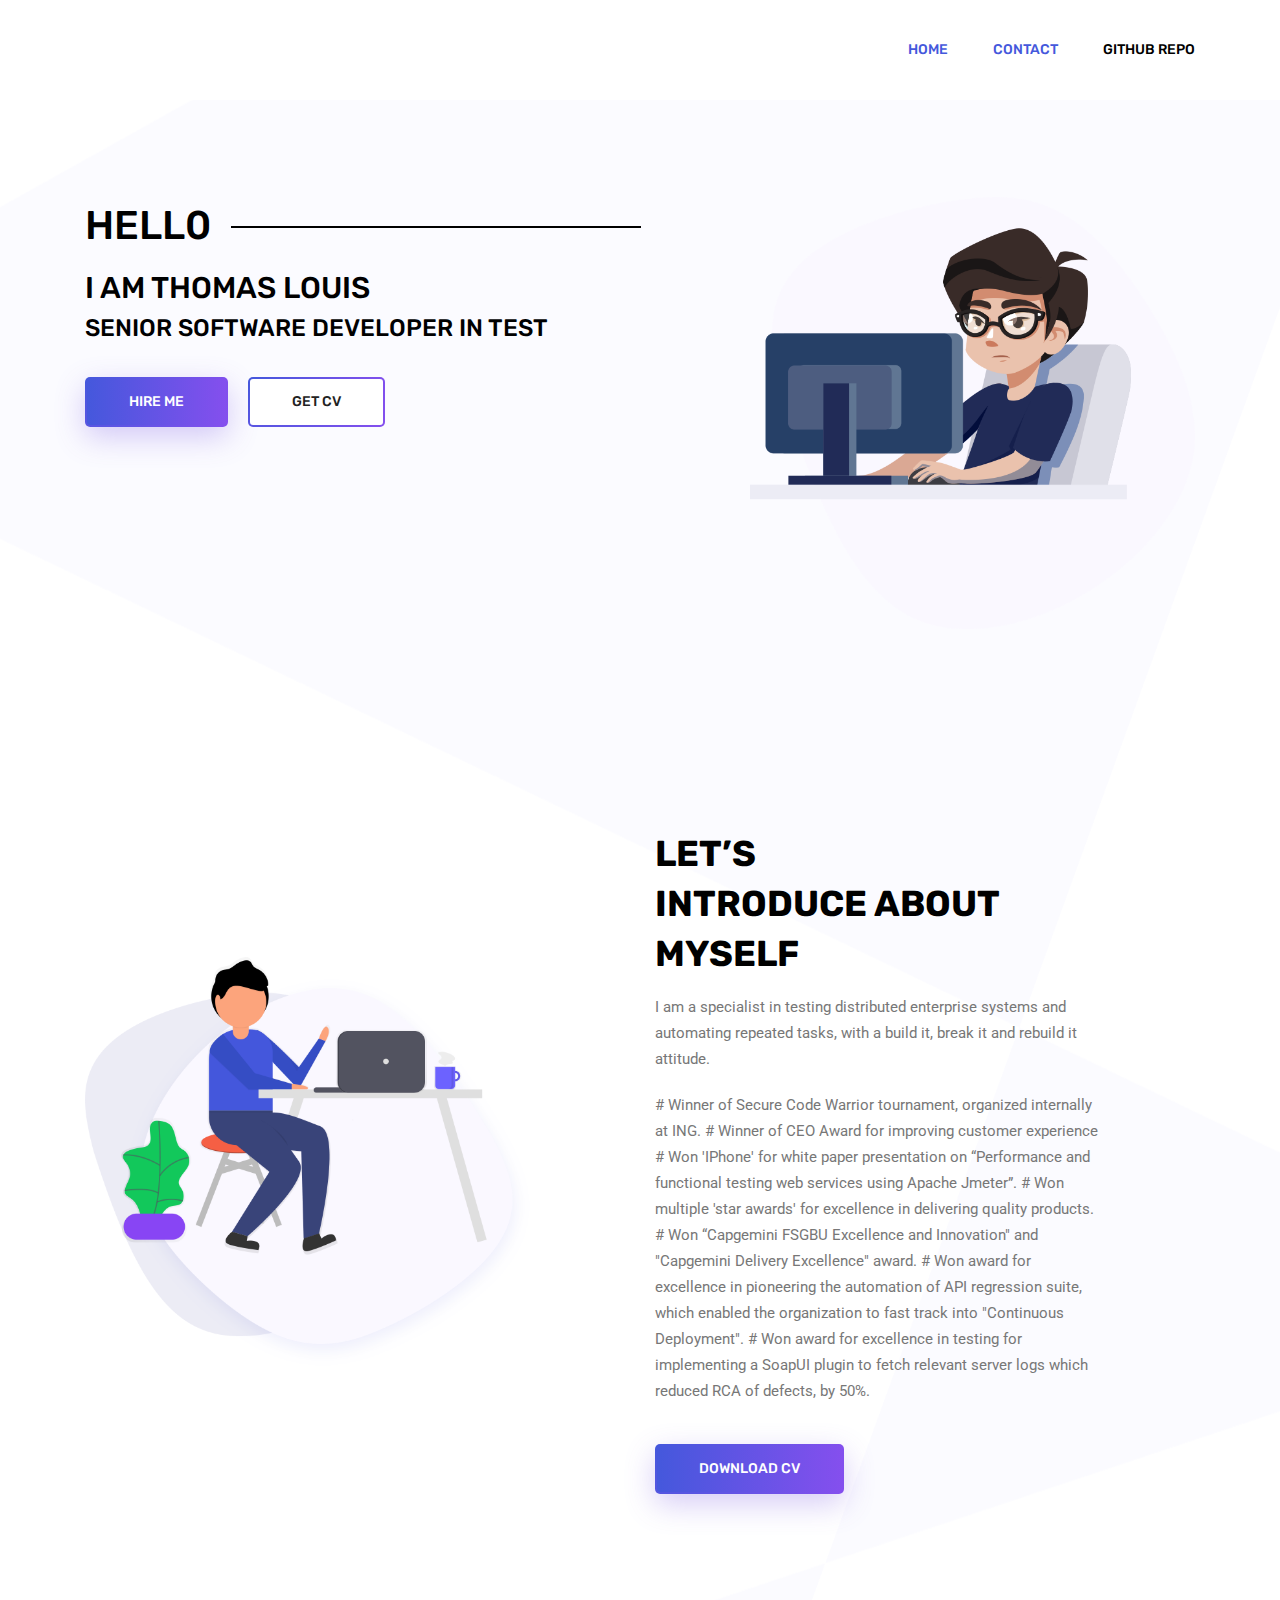
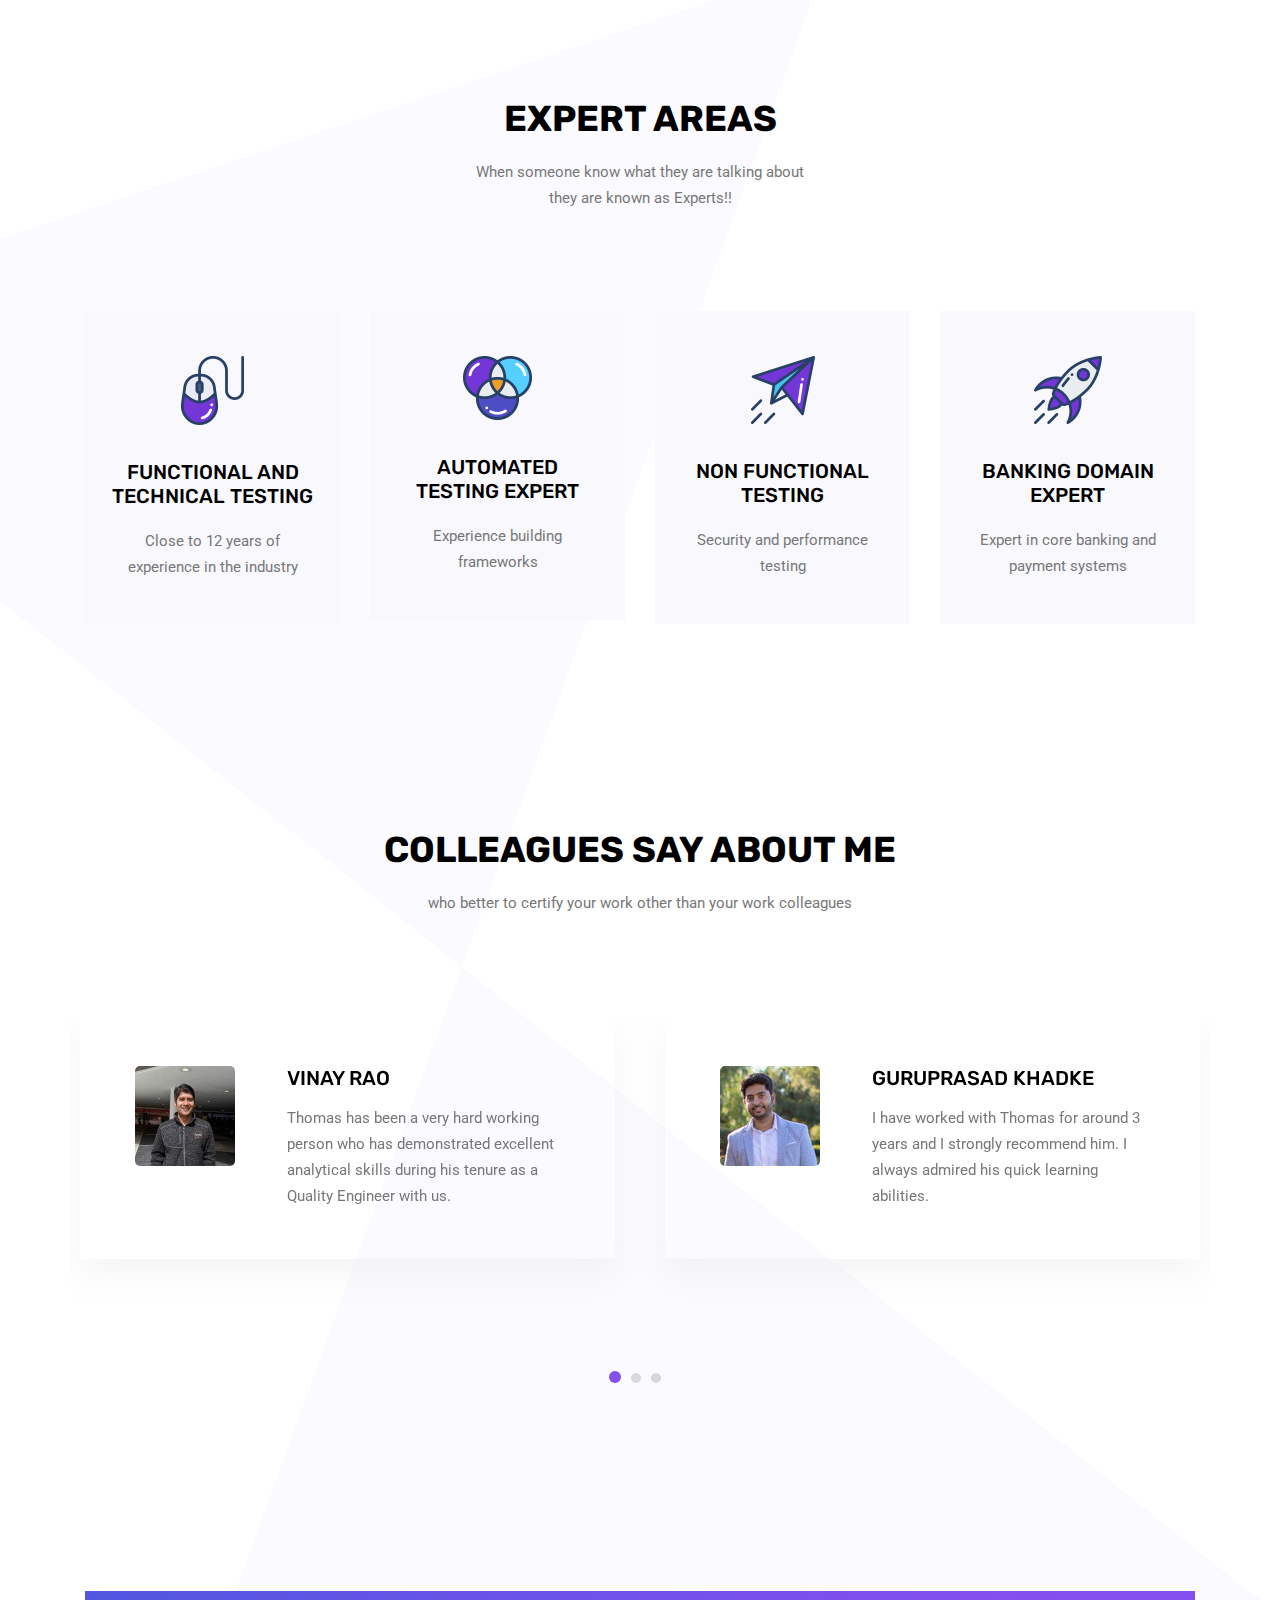
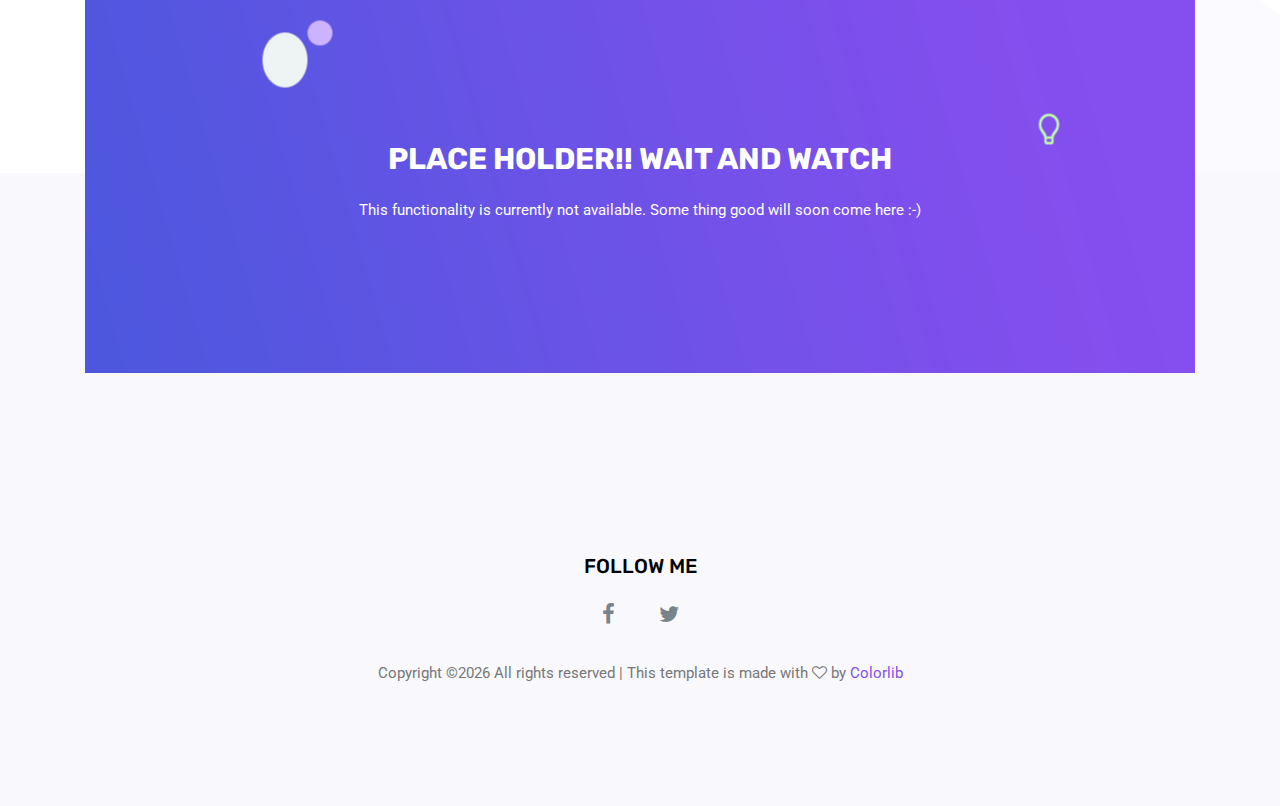
==== commit b2918ba2: "removed service offers" ====
--- a/index.html
+++ b/index.html
@@ -220,10 +220,9 @@
 			<div class="row justify-content-center">
 				<div class="col-lg-8 text-center">
 					<div class="main_title">
-						<h2>service offers </h2>
+						<h2>expert areas </h2>
 						<p>
-							Is give may shall likeness made yielding spirit a itself togeth created 
-							after sea <br> is in beast beginning signs open god you're gathering ithe
+							When someone know what they are talking about <br> they are known as Experts!!
 						</p>
 					</div>
 				</div>
